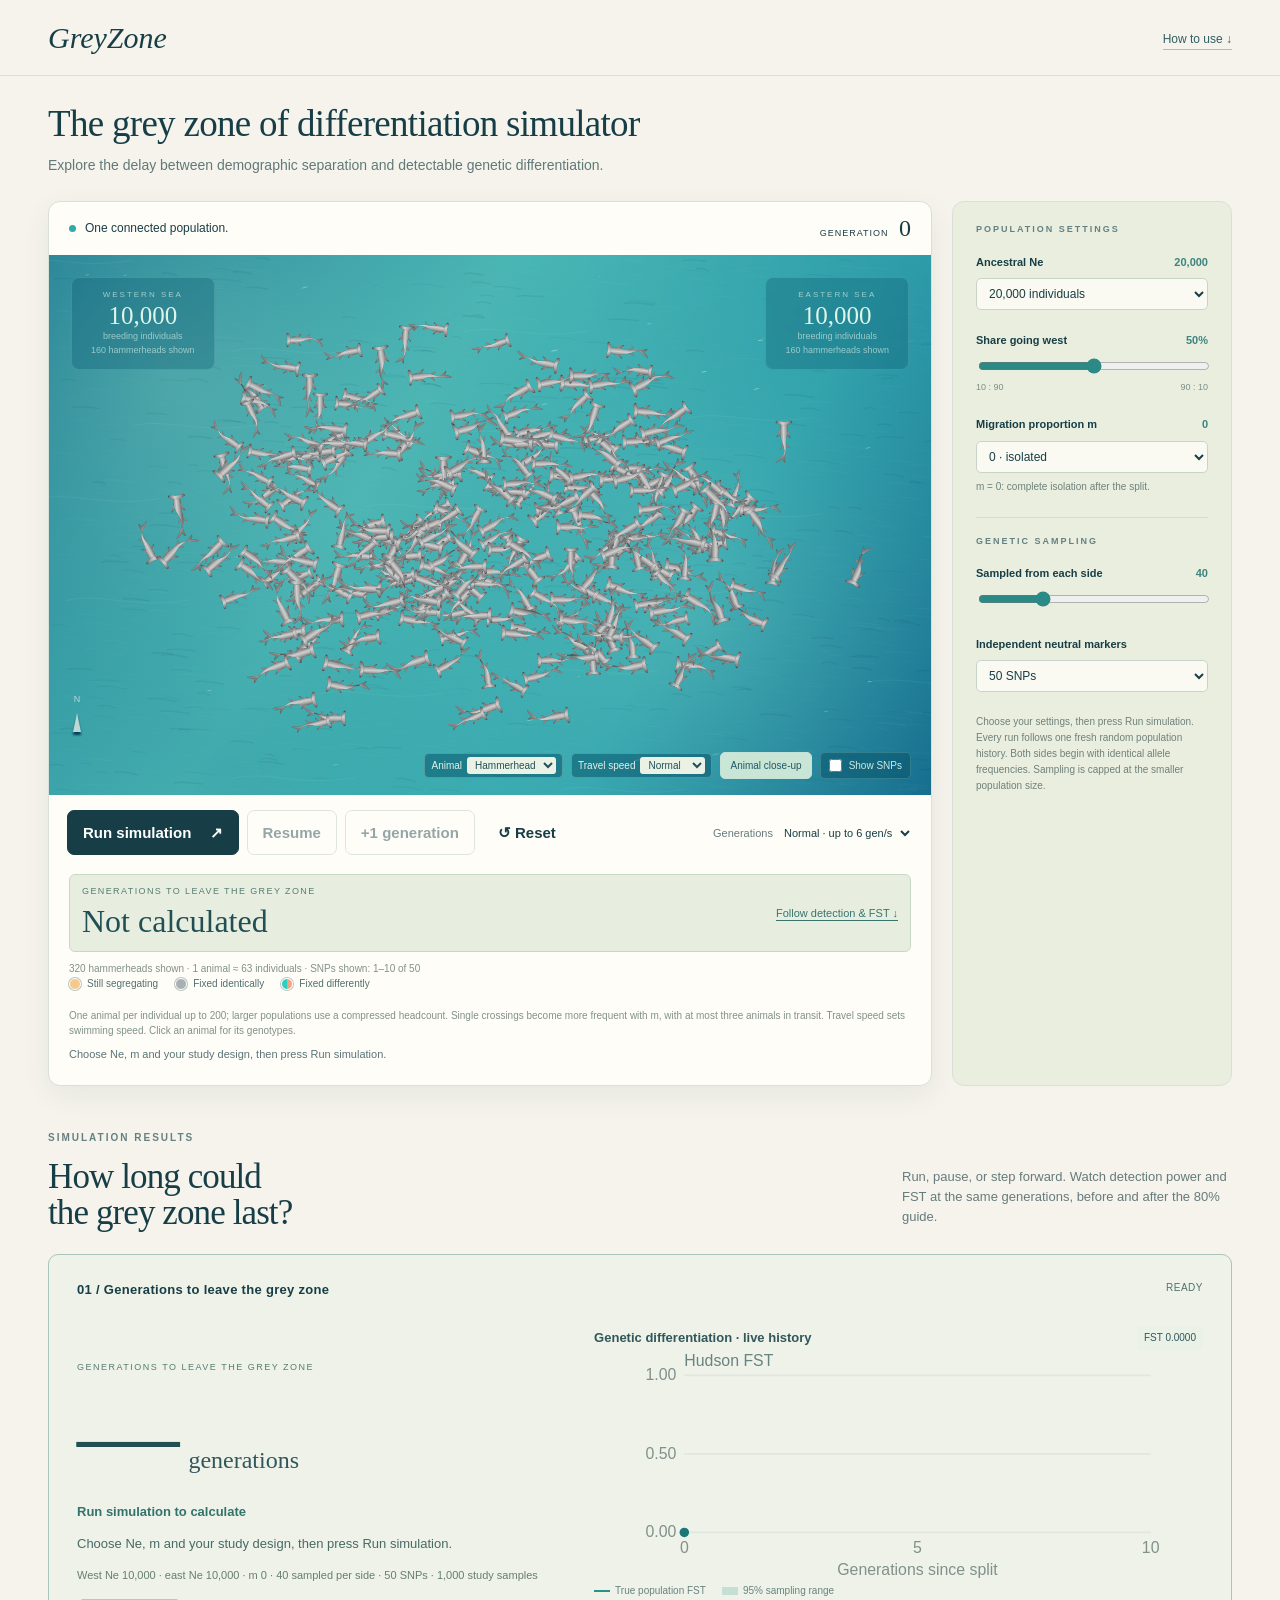
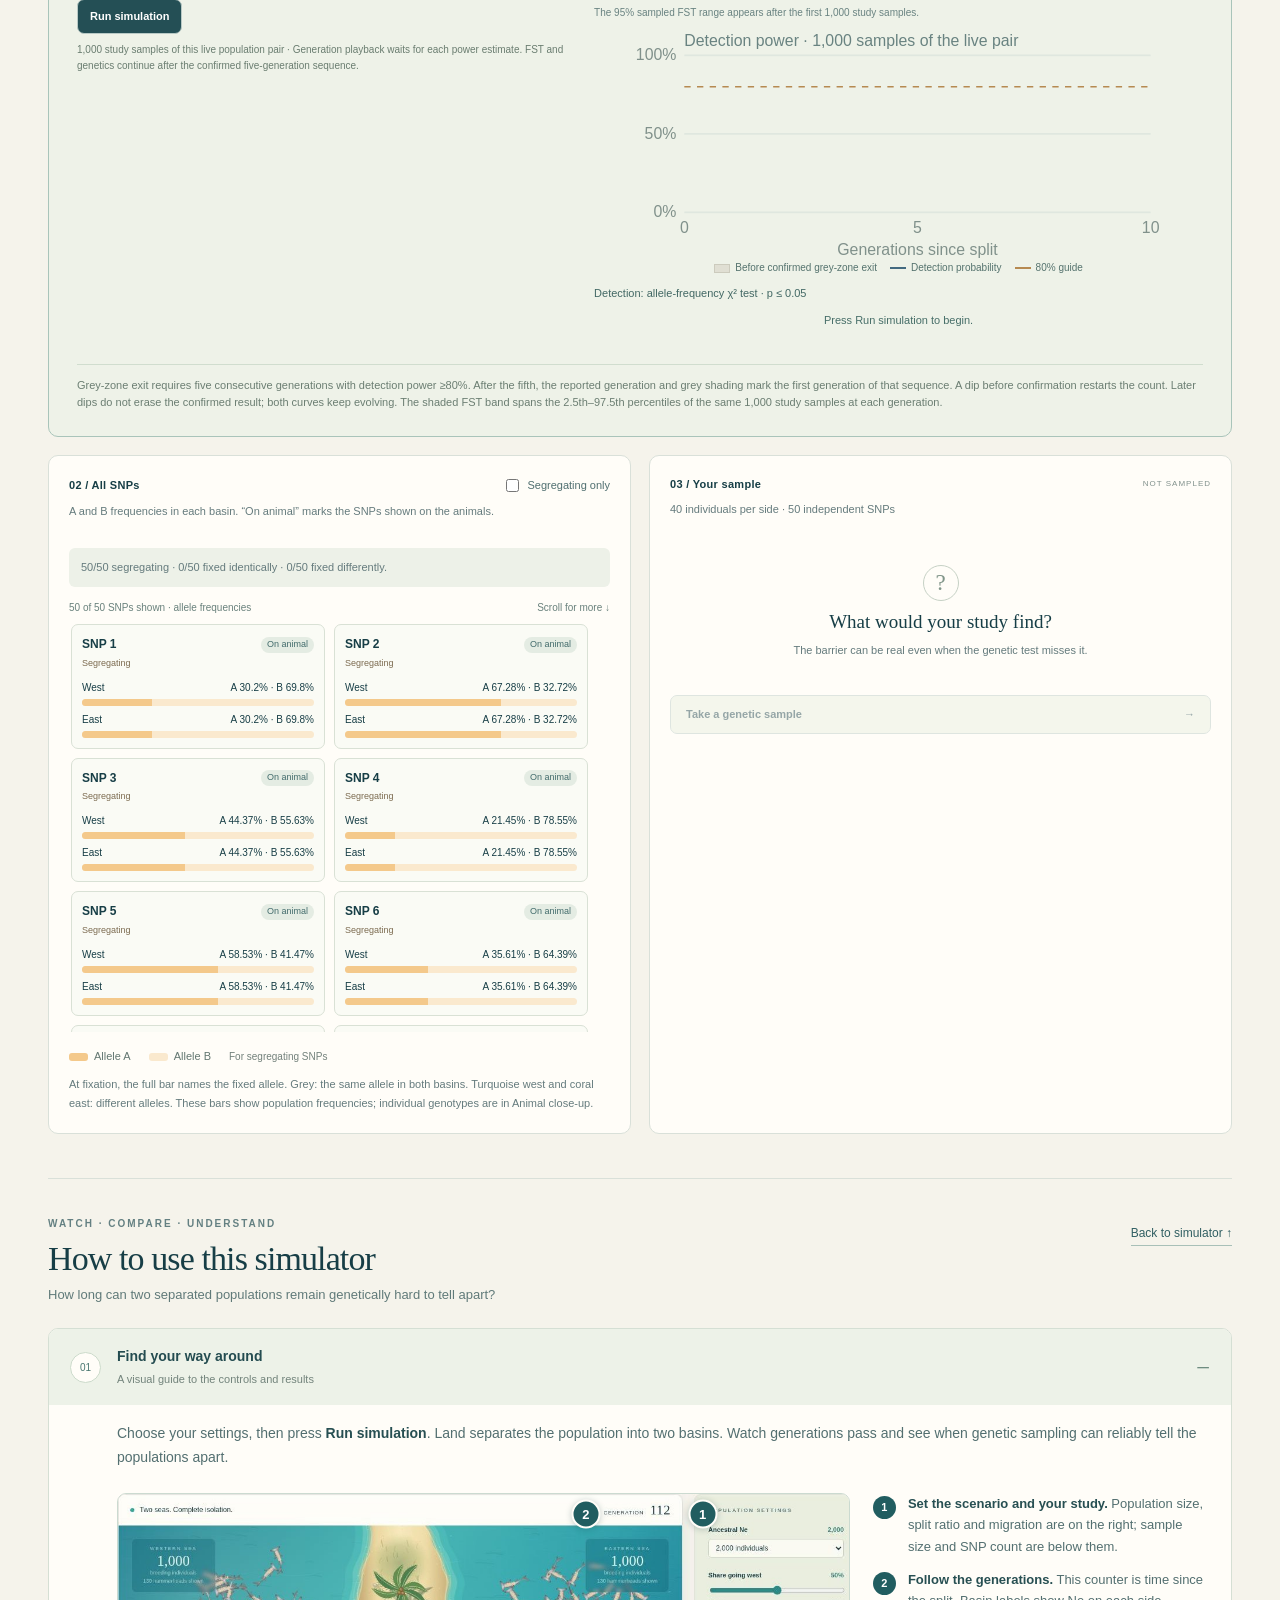
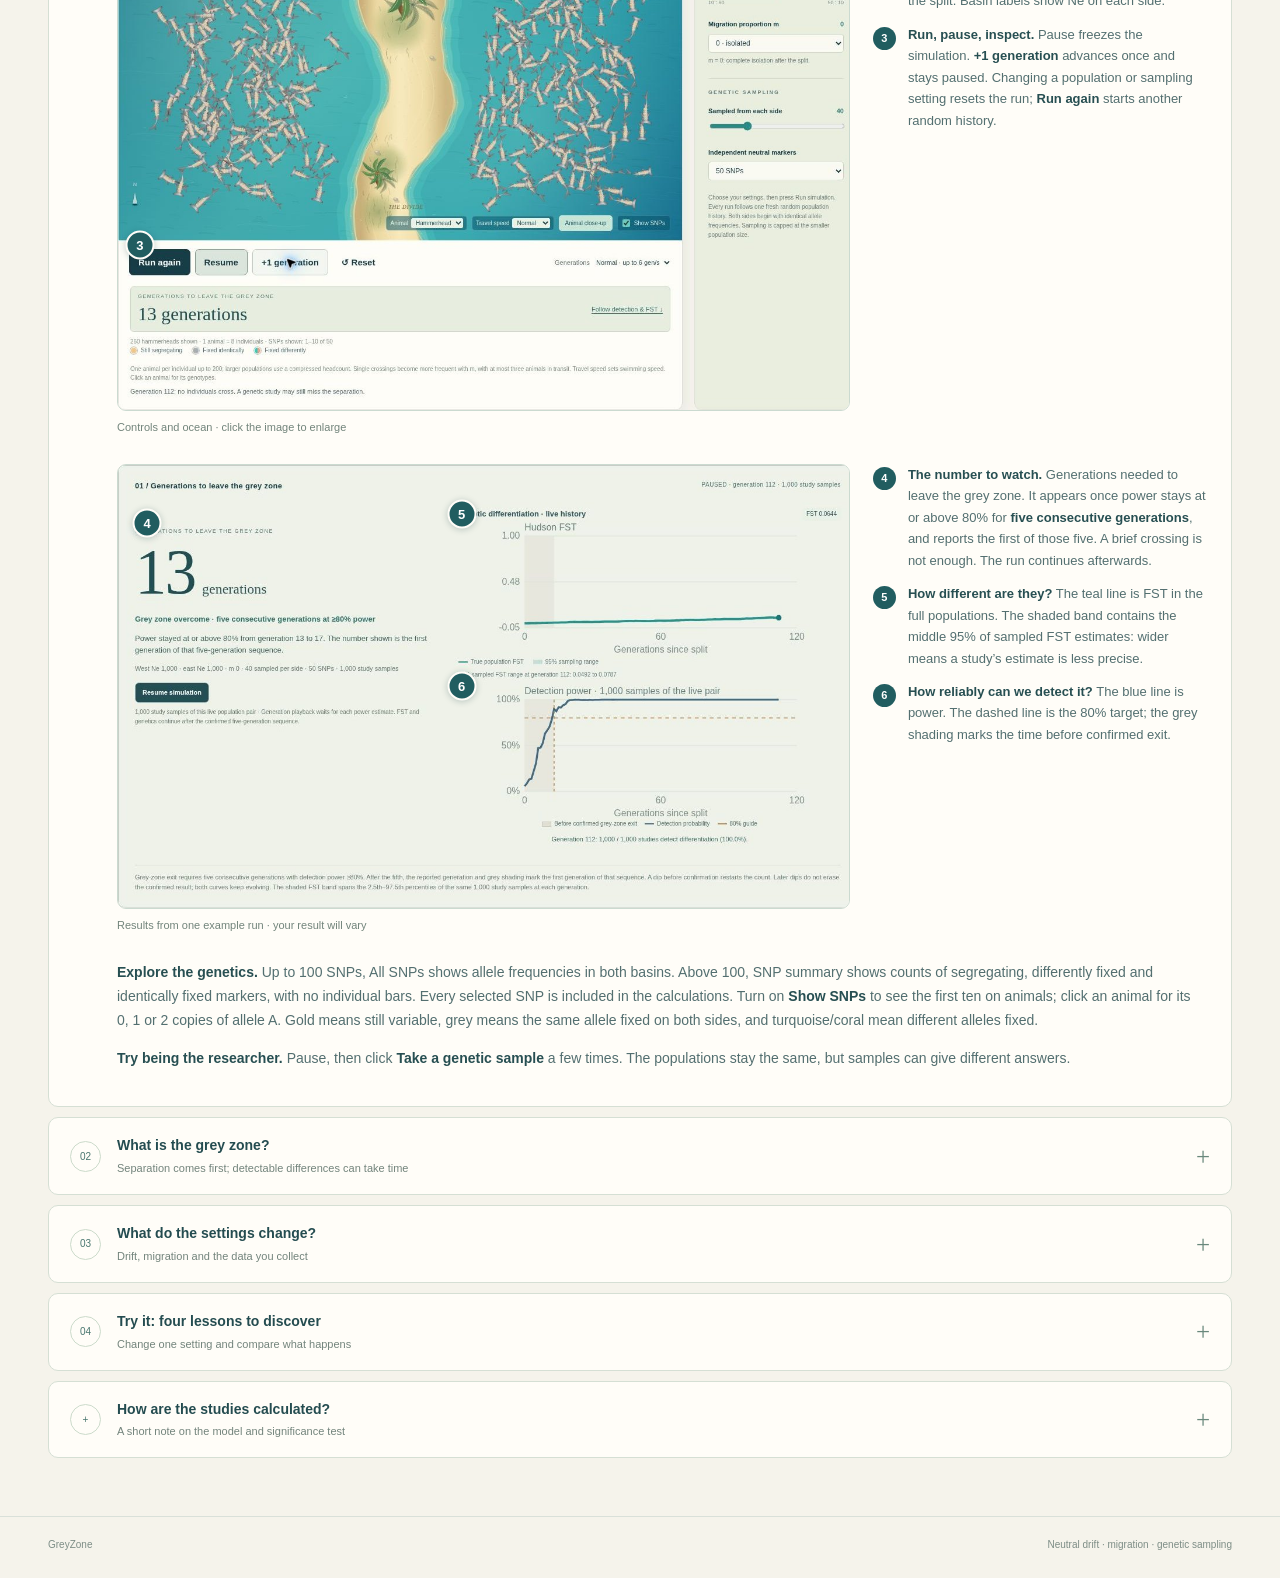
==== animation/index.html @ d9a4ea5d "Speed up repeated studies with prepared binomial draws and cached test contributions" ====
<!doctype html>
<html lang="en"><head><meta charset="utf-8"><meta name="viewport" content="width=device-width,initial-scale=1"><title>GreyZone — Population differentiation</title><meta name="description" content="Explore genetic differentiation after a population split, with neutral drift, migration and repeated genetic sampling."><link rel="stylesheet" href="styles.css?v=prepared-studies-23"><script src="model.js?v=first-snps-18" defer></script><script src="population-display.js?v=first-snps-18" defer></script><script src="shark-character.js?v=first-snps-18" defer></script><script src="fish-character.js?v=first-snps-18" defer></script><script src="marine-life.js?v=first-snps-18" defer></script><script src="animal-cache.js?v=first-snps-18" defer></script><script src="island-scene.js?v=first-snps-18" defer></script><script src="swim-motion.js?v=first-snps-18" defer></script><script src="ocean-scene.js?v=first-snps-18" defer></script><script src="power-result.js?v=first-snps-18" defer></script><script src="app.js?v=prepared-studies-23" defer></script></head>
<body><header><a class="brand" href="#">GreyZone</a><nav aria-label="Help"><a class="guide-link" href="#how-to">How to use ↓</a></nav></header>
<main><section class="sim-intro" id="simulator"><h1>The grey zone of differentiation simulator</h1><p>Explore the delay between demographic separation and detectable genetic differentiation.</p></section>
<div class="experiment"><section class="world"><div class="world-head"><div><span class="live-dot"></span><span id="phase">One connected population.</span></div><span class="generation">GENERATION <strong id="generation">0</strong></span></div><div class="sea"><canvas id="scene" role="img" aria-label="An ocean seen from above, with grey sharks swimming freely. A sandy landmass can rise to separate the sea, with a coconut palm on it."></canvas><div class="pop-label left"><span>WESTERN SEA</span><strong id="n1">10,000</strong><small>breeding individuals</small><small id="shown-west"></small></div><div class="pop-label right"><span>EASTERN SEA</span><strong id="n2">10,000</strong><small>breeding individuals</small><small id="shown-east"></small></div><div id="barrier-label" class="barrier-label" hidden>THE DIVIDE</div><div id="channel-label" class="channel-label" hidden>channel open</div><div class="ocean-compass" aria-hidden="true"><span>N</span><i></i></div><div class="sea-caption"><div class="ocean-tools"><label class="travel-control">Animal <select id="shark-design" aria-label="Animal species"><option value="hammer" selected>Hammerhead</option><option value="classic">Classic shark</option><option value="turtle">Sea turtle</option><option value="surgeon">Blue tang</option><option value="tuna">Tuna</option><option value="orca">Orca</option><option value="seal">Harbour seal</option></select></label><label class="travel-control">Travel speed <select id="travel-speed" aria-label="Animal travel speed"><option value="0.6">Relaxed</option><option value="0.95" selected>Normal</option><option value="1.6">Fast</option></select></label><button id="meet-shark" type="button" class="meet-shark" aria-pressed="false">Animal close-up</button><label class="marker-toggle"><input type="checkbox" id="show-markers"> Show SNPs</label></div></div></div><div class="playbar"><button id="split" class="primary">Run simulation <span>↗</span></button><button id="play" disabled>Play</button><button id="step" disabled>+1 generation</button><button id="reset" class="quiet">↺ Reset</button><label class="speed-label">Generations <select id="speed" aria-label="Generation playback speed"><option value="1.5">Slow · up to 1.5 gen/s</option><option value="6" selected>Normal · up to 6 gen/s</option><option value="25">Fast · up to 25 gen/s</option></select></label></div><div class="detection-summary"><div><span class="duration-label">GENERATIONS TO LEAVE THE GREY ZONE</span><strong id="power-scene-time">Not calculated</strong></div><a href="#detection-result">Follow detection & FST ↓</a></div><p id="display-scale" class="scene-footnote"></p><div class="snp-colour-legend"><span><i class="snp-swatch variable"></i> Still segregating</span><span><i class="snp-swatch shared"></i> Fixed identically</span><span><i class="snp-swatch opposite"></i> Fixed differently</span></div><p class="scene-footnote">One animal per individual up to 200; larger populations use a compressed headcount. Single crossings become more frequent with m, with at most three animals in transit. Travel speed sets swimming speed. Click an animal for its genotypes.</p><p id="story" class="story" aria-live="polite">Choose Ne, m and your study design. Run simulation starts a fresh random split history and live power estimate.</p></section>
<aside class="settings"><p class="eyebrow">POPULATION SETTINGS</p><div class="control"><label for="total">Ancestral Ne <output id="total-out"></output></label><select id="total"><option value="10">10 individuals</option><option value="20">20 individuals</option><option value="50">50 individuals</option><option value="100">100 individuals</option><option value="200">200 individuals</option><option value="500">500 individuals</option><option value="1000">1,000 individuals</option><option value="2000">2,000 individuals</option><option value="5000">5,000 individuals</option><option value="10000">10,000 individuals</option><option value="20000" selected>20,000 individuals</option><option value="50000">50,000 individuals</option><option value="100000">100,000 individuals</option><option value="200000">200,000 individuals</option><option value="500000">500,000 individuals</option></select></div><div class="control"><label for="ratio">Share going west <output id="ratio-out">50%</output></label><input id="ratio" type="range" min="10" max="90" step="10" value="50"><div class="ends"><span>10 : 90</span><span>90 : 10</span></div></div><div class="control"><label for="migration">Migration proportion m <output id="migration-out">0</output></label><select id="migration"><option value="0.000000">0 · isolated</option><option value="0.000001">0.000001 · 0.0001%</option><option value="0.000010">0.00001 · 0.001%</option><option value="0.000100">0.0001 · 0.01%</option><option value="0.001000">0.001 · 0.1%</option><option value="0.005000">0.005 · 0.5%</option><option value="0.010000">0.01 · 1%</option><option value="0.050000">0.05 · 5%</option><option value="0.100000">0.1 · 10%</option><option value="0.250000">0.25 · 25%</option><option value="0.500000">0.5 · 50%</option></select><p id="migration-note">Fraction of each population replaced by migrants per generation. 0 ≤ m &lt; 1.</p></div><div class="rule"></div><p class="eyebrow">GENETIC SAMPLING</p><div class="control"><label for="sample-size">Sampled from each side <output id="sample-out">40</output></label><input id="sample-size" type="range" min="1" max="150" step="1" value="40"></div><div class="control"><label for="loci">Independent neutral markers</label><select id="loci"><option value="1">1 SNP</option><option value="5">5 SNPs</option><option value="10">10 SNPs</option><option value="20">20 SNPs</option><option value="50" selected>50 SNPs</option><option value="100">100 SNPs</option><option value="200">200 SNPs</option><option value="500">500 SNPs</option><option value="750">750 SNPs</option><option value="1000">1,000 SNPs</option></select></div><p class="setting-note">Choose your settings, then press Run simulation. Every run follows one fresh random population history. Both sides begin with identical allele frequencies. Sampling is capped at the smaller population size.</p></aside></div>
<section class="evidence"><div class="section-title"><div><p class="eyebrow">SIMULATION RESULTS</p><h2>How long could<br>the grey zone last?</h2></div><p>Run, pause, or step forward. Watch detection power and FST at the same generations, before and after the 80% guide.</p></div><div class="evidence-grid"><article id="detection-result" class="panel power-panel"><div class="panel-top"><h3>01 / Generations to leave the grey zone</h3><span id="power-progress" class="muted" aria-live="polite">READY</span></div><div class="power-layout"><div class="power-answer"><p class="power-kicker">GENERATIONS TO LEAVE THE GREY ZONE</p><div class="duration-number"><strong id="power-time" class="power-time" aria-live="polite">—</strong><span id="power-unit" class="power-unit">generations</span></div><p id="power-status" class="power-status" aria-live="polite">Run simulation to calculate</p><p id="power-meaning" class="power-meaning">Choose Ne, m and your study design, then press Run simulation.</p><p id="power-design" class="power-design"></p><div class="power-actions"><button id="calculate-power">Run simulation</button></div><p id="power-note" class="power-note">1,000 study samples from the live pair follow the live clock. The curve continues after detection.</p></div><div class="power-figure"><div class="live-fst-heading"><strong>Genetic differentiation · live history</strong><span class="metric" id="fst-value">FST 0.0000</span></div><div id="fst-chart" class="chart" role="img" aria-label="Live-history FST over generations"></div><div class="fst-legend"><span><i class="fst-line-key"></i> True population FST</span><span><i class="fst-range-key"></i> 95% sampling range</span></div><p id="fst-interval" class="fst-interval"></p><div id="power-chart" class="chart" role="img" aria-label="Estimated probability of detecting differentiation across generations"></div><div class="power-legend"><span><i class="power-key grey"></i> Before confirmed grey-zone exit</span><span><i class="power-key curve"></i> Detection probability</span><span><i class="power-key target"></i> 80% guide</span></div><p class="detection-test">Detection: allele-frequency χ² test · p ≤ 0.05</p><p id="power-now" class="power-now">The live generation waits for 1,000 study samples from the same populations.</p></div></div><p class="power-caveat">Grey-zone exit requires five consecutive generations with detection power ≥80%. After the fifth, the reported generation and grey shading mark the first generation of that sequence. A dip before confirmation restarts the count. Later dips do not erase the confirmed result; both curves keep evolving. The shaded FST band spans the 2.5th–97.5th percentiles of the same 1,000 study samples at each generation.</p></article><article class="panel snp-panel" id="snp-panel"><div class="panel-top"><h3 id="snp-panel-title">02 / All SNPs</h3><label class="snp-filter" id="snp-filter-control"><input type="checkbox" id="segregating-only"> Segregating only</label></div><p id="snp-intro">A and B frequencies in each basin. “On animal” marks the SNPs shown on the animals.</p><p id="sorting-status" class="snp-summary" aria-live="polite"></p><div id="snp-state-summary" class="snp-aggregate" role="group" aria-label="Counts of SNP states across all selected markers" hidden><div class="snp-total" id="snp-summary-total"></div><div class="snp-state-count"><i class="state-ball segregating" aria-hidden="true"></i><div><strong id="snp-segregating-count">0</strong><span>Segregating</span><small>Variable within at least one population</small></div></div><div class="snp-state-count"><i class="state-ball opposite" aria-hidden="true"></i><div><strong id="snp-opposite-count">0</strong><span>Fixed differently</span><small>Different alleles fixed on the two sides</small></div></div><div class="snp-state-count"><i class="state-ball shared" aria-hidden="true"></i><div><strong id="snp-shared-count">0</strong><span>Fixed identically</span><small>The same allele fixed on both sides</small></div></div></div><div id="snp-details"><div class="snp-list-heading"><span id="snp-list-count"></span><span>Scroll for more ↓</span></div><div id="snp-frequencies" class="snp-grid" role="region" aria-label="Allele frequencies for all SNPs" tabindex="0"></div><p id="snp-empty" class="snp-empty" hidden>No segregating SNPs at this generation.</p><div class="frequency-key"><span><i class="frequency-swatch allele-a"></i> Allele A</span><span><i class="frequency-swatch allele-b"></i> Allele B</span><span class="frequency-key-note">For segregating SNPs</span></div><p class="snp-help">At fixation, the full bar names the fixed allele. Grey: the same allele in both basins. Turquoise west and coral east: different alleles. These bars show population frequencies; individual genotypes are in Animal close-up.</p></div></article><article class="panel sample-panel"><div class="panel-top"><h3>03 / Your sample</h3><span id="sample-generation" class="muted">NOT SAMPLED</span></div><p id="sample-description">40 individuals per side · 50 independent SNPs</p><div class="sample-result" id="sample-result"><span class="sample-icon">?</span><strong>What would your study find?</strong><p>The barrier can be real even when the genetic test misses it.</p></div><button id="take-sample" class="sample-button" disabled>Take a genetic sample <span>→</span></button><div id="sample-history" class="sample-history" aria-live="polite"></div></article></div></section>
<section class="tutorial" id="how-to" aria-labelledby="tutorial-title">
<div class="tutorial-heading"><div><p class="eyebrow">WATCH · COMPARE · UNDERSTAND</p><h2 id="tutorial-title">How to use this simulator</h2><p>How long can two separated populations remain genetically hard to tell apart?</p></div><a class="guide-return" href="#simulator">Back to simulator ↑</a></div>
<details class="guide-step" open><summary><span class="guide-number" aria-hidden="true">01</span><span><strong>Find your way around</strong><small>A visual guide to the controls and results</small></span></summary>
<div class="guide-body">
<p>Choose your settings, then press <strong>Run simulation</strong>. Land separates the population into two basins. Watch generations pass and see when genetic sampling can reliably tell the populations apart.</p>
<div class="guide-walkthrough"><figure class="guide-screen"><a href="assets/tutorial/interface.jpg" target="_blank" rel="noopener" aria-label="Enlarge the simulator controls screenshot"><img src="assets/tutorial/interface.jpg" width="1252" height="885" loading="lazy" alt="Simulator ocean and controls, with numbered labels for settings, generation counter and playback buttons."><span class="guide-pin" style="left:80%;top:4%" aria-hidden="true">1</span><span class="guide-pin" style="left:64%;top:4%" aria-hidden="true">2</span><span class="guide-pin" style="left:3%;top:68%" aria-hidden="true">3</span></a><figcaption>Controls and ocean · click the image to enlarge</figcaption></figure>
<ol class="guide-callouts">
<li><strong>Set the scenario and your study.</strong> Population size, split ratio and migration are on the right; sample size and SNP count are below them.</li>
<li><strong>Follow the generations.</strong> This counter is time since the split. Basin labels show Ne on each side.</li>
<li><strong>Run, pause, inspect.</strong> Pause freezes the simulation. <strong>+1 generation</strong> advances once and stays paused. Changing a population or sampling setting resets the run; <strong>Run again</strong> starts another random history.</li>
</ol></div>
<div class="guide-walkthrough"><figure class="guide-screen"><a href="assets/tutorial/results.jpg" target="_blank" rel="noopener" aria-label="Enlarge the results screenshot"><img src="assets/tutorial/results.jpg" width="1252" height="758" loading="lazy" alt="Results from one example run, showing the detected grey-zone duration, population FST with sampling range, and detection power crossing the 80 percent guide."><span class="guide-pin" style="left:4%;top:13%" aria-hidden="true">4</span><span class="guide-pin" style="left:47%;top:11%" aria-hidden="true">5</span><span class="guide-pin" style="left:47%;top:50%" aria-hidden="true">6</span></a><figcaption>Results from one example run · your result will vary</figcaption></figure>
<ol class="guide-callouts" start="4">
<li><strong>The number to watch.</strong> Generations needed to leave the grey zone. It appears once power stays at or above 80% for <strong>five consecutive generations</strong>, and reports the first of those five. A brief crossing is not enough. The run continues afterwards.</li>
<li><strong>How different are they?</strong> The teal line is FST in the full populations. The shaded band contains the middle 95% of sampled FST estimates: wider means a study’s estimate is less precise.</li>
<li><strong>How reliably can we detect it?</strong> The blue line is power. The dashed line is the 80% target; the grey shading marks the time before confirmed exit.</li>
</ol></div>
<p><strong>Explore the genetics.</strong> Up to 100 SNPs, All SNPs shows allele frequencies in both basins. Above 100, SNP summary shows counts of segregating, differently fixed and identically fixed markers, with no individual bars. Every selected SNP is included in the calculations. Turn on <strong>Show SNPs</strong> to see the first ten on animals; click an animal for its 0, 1 or 2 copies of allele A. Gold means still variable, grey means the same allele fixed on both sides, and turquoise/coral mean different alleles fixed.</p>
<p><strong>Try being the researcher.</strong> Pause, then click <strong>Take a genetic sample</strong> a few times. The populations stay the same, but samples can give different answers.</p>
</div></details>
<details class="guide-step"><summary><span class="guide-number" aria-hidden="true">02</span><span><strong>What is the grey zone?</strong><small>Separation comes first; detectable differences can take time</small></span></summary>
<div class="guide-body">
<p><strong>Before separation,</strong> the two regions form one connected population. Individuals move between them, so they are not demographically independent.</p>
<p><strong>After complete separation (m = 0),</strong> each population depends on its own reproduction and survival rather than immigration from the other. They are <strong>demographically independent</strong>, but initially still have identical allele frequencies.</p>
<p>Genetic drift gradually creates differences. Those differences may remain too small for a study to detect reliably. <strong>This delay between demographic independence and detectable genetic differentiation is the grey zone.</strong> Its duration depends on how populations evolve and how we sample them.</p>
<p>When migration continues, the populations remain partly connected. Limited exchange can maintain genetic similarity even when their demographic dynamics are largely independent. A small migration fraction alone does not establish demographic independence.</p>
<dl class="guide-terms">
<div><dt>FST measures differentiation</dt><dd>Near 0, the gene pools have similar allele frequencies. Higher values mean stronger differentiation. At 1, variation within populations is absent while some SNPs differ between them; other SNPs may be fixed identically.</dd></div>
<div><dt>Power measures detection</dt><dd>Each generation, 1,000 studies sample the populations using your chosen individuals and SNPs. Power of 80% means about 800 detect a significant difference. It describes repeated studies, not how confident one particular result is.</dd></div>
<div><dt>The grey zone is the detection lag</dt><dd>After isolation, populations can be demographically independent while their neutral genetic differences remain difficult to detect. Here we track the wait until the five-generation 80% power criterion is met.</dd></div>
<div><dt>Small differences can be detectable</dt><dd>There is no universal FST threshold for significance. With enough data, even a small difference can be detected reliably. Differentiation and the ability to detect it are different quantities.</dd></div>
</dl>
<h3 class="guide-test-title">How does a study detect differentiation?</h3>
<p>Each study compares allele counts between the populations using an <strong>approximate Pearson chi-square test</strong>, combining evidence across the independent SNPs. It asks whether the differences are larger than expected from sampling alone if the populations had identical allele frequencies. A study detects a significant difference when <strong>p ≤ 0.05</strong>.</p>
<p><strong>FST measures the amount of differentiation; the test assesses the evidence for a difference.</strong> Power is the percentage of the 1,000 studies obtaining a significant result.</p>
<p class="guide-takeaway"><strong>A barrier need not produce an immediate genetic signal.</strong> A non-significant result does not prove populations are connected. Conversely, a significant difference alone does not prove demographic independence.</p>
</div></details>
<details class="guide-step"><summary><span class="guide-number" aria-hidden="true">03</span><span><strong>What do the settings change?</strong><small>Drift, migration and the data you collect</small></span></summary>
<div class="guide-body">
<table class="guide-parameters"><caption>Ne and m shape the populations; samples and SNPs shape your ability to tell them apart.</caption><thead><tr><th scope="col">Setting</th><th scope="col">What to watch</th></tr></thead><tbody>
<tr><th scope="row">Ancestral Ne</th><td>Effective population size: smaller populations experience stronger random drift. This is the <strong>total before the split</strong>: 100 at 50:50 gives 50 per basin; 50,000 gives 25,000 per basin. Ne need not equal the number of animals counted in nature.</td></tr>
<tr><th scope="row">Share going west</th><td>How the total is divided. An unequal split makes drift stronger on the smaller side.</td></tr>
<tr><th scope="row">Migration m</th><td>The fraction of each basin’s gene pool coming from the other each generation. <strong>0 = no gene flow; 0.01 = 1%</strong>. More exchange generally keeps frequencies closer.</td></tr>
<tr><th scope="row">Sampled from each side</th><td>Individuals in each study, rather than the whole population. More individuals generally give more precise estimates and greater power. The smaller basin limits the sample size.</td></tr>
<tr><th scope="row">Independent neutral markers</th><td>SNPs analysed in each study. More informative, independent markers generally increase power. These markers track neutral genetic variation, not adaptation.</td></tr>
</tbody></table>
<p class="guide-takeaway"><strong>Ne and m work together.</strong> At the same migration fraction, drift is weaker in a large population, so migration can more easily keep the gene pools similar. The same m can therefore give very different outcomes at different Ne.</p>
</div></details>
<details class="guide-step"><summary><span class="guide-number" aria-hidden="true">04</span><span><strong>Try it: four lessons to discover</strong><small>Change one setting and compare what happens</small></span></summary>
<div class="guide-body">
<ol class="guide-experiments">
<li><h3>Tiny versus large populations</h3><p><strong>Compare ancestral Ne = 100 and 50,000.</strong> Use a 50:50 split, m = 0, 20 sampled per side and 20 SNPs. Pause each run around generation 50 and compare FST and power. In the tiny populations, drift should create differences much faster; large populations can stay genetically similar long after isolation. Then continue and watch the detection lag.</p></li>
<li><h3>Let migrants through</h3><p>Set ancestral Ne = <strong>1,000</strong>, 50:50, 20 sampled per side and 20 SNPs. Compare <strong>m = 0, 0.01 and 0.05</strong>. Watch how mixing can hold FST down and delay detection. Try those same fractions at Ne = 50,000: weaker drift makes gene flow harder to overcome. The 80% target may remain unreached.</p></li>
<li><h3>Collect more individuals</h3><p>Use ancestral Ne = <strong>1,000</strong>, 50:50, m = 0 and 20 SNPs. Compare <strong>5 and 100 sampled per side</strong>. Larger samples generally narrow the FST band and reach high power sooner. Collecting more data helps reveal divergence; it does not make the populations diverge faster.</p></li>
<li><h3>Read more of the genome</h3><p>Keep ancestral Ne = <strong>1,000</strong>, 50:50 and m = 0, with 20 sampled per side. Compare <strong>5 and 100 SNPs</strong>. More independent markers generally improve detection. Then reduce the sample to 5: many SNPs do not always compensate for very few individuals.</p></li>
</ol>
<p><strong>Repeat, rather than expect an exact number.</strong> Every run has a new random history. Compare the overall patterns across several runs. For large populations, you can see the lesson before reaching fixation—or even the power target.</p>
<p class="guide-takeaway"><strong>The question to take away:</strong> given this population size, gene flow and study design, how long could isolation remain genetically hard to detect?</p>
</div></details>
<details class="guide-step guide-methods"><summary><span class="guide-number" aria-hidden="true">+</span><span><strong>How are the studies calculated?</strong><small>A short note on the model and significance test</small></span></summary><div class="guide-body">
<p>The simulator follows one pair of neutral diploid populations with constant sizes, independent biallelic SNPs and no mutation. Migration mixes allele frequencies before random drift each generation.</p>
<p>Each of the 1,000 studies draws the selected sample size from each basin and uses all selected SNPs. Sampled FST uses Hudson’s estimator; significance uses an approximate Pearson chi-square test of allele counts at p ≤ 0.05. This is not a permutation test of FST. Power is the fraction of significant studies. Sampling noise can give slightly negative FST estimates, and occasional significant results even at the identical starting state. Very small samples and rare alleles can make the approximate test less reliable.</p>
<p>The FST band spans the 2.5th–97.5th percentiles of those studies. It describes sampling variation around this population history, not the range of possible evolutionary histories.</p>
</div></details>
</section></main><footer><span>GreyZone</span><span>Neutral drift · migration · genetic sampling</span></footer></body></html>
---- animation/styles.css ----
:root{--ink:#173e46;--muted:#657b7d;--paper:#f5f3eb;--teal:#35a9a3;--coral:#e88d76;--line:#d9e0d9;--font:Arial,Helvetica,sans-serif}*{box-sizing:border-box}body{margin:0;background:var(--paper);color:var(--ink);font:15px/1.55 var(--font)}button,select,input{font:inherit}button,a,select,input{touch-action:manipulation}button{cursor:pointer;border:1px solid #b8c9c5;border-radius:7px;padding:10px 15px;background:#fffefa;color:var(--ink);font-weight:600;transition:background .15s}button:hover{background:#e6eee6}button:disabled{cursor:default;opacity:.45}button:focus-visible,a:focus-visible,input:focus-visible,select:focus-visible,summary:focus-visible{outline:3px solid #c77548;outline-offset:4px}header,main,footer{max-width:1440px;margin:auto;padding:0 48px}header{height:94px;display:flex;align-items:center;justify-content:space-between;border-bottom:1px solid var(--line)}.brand{font:italic 30px Georgia,serif;text-decoration:none;color:var(--ink)}.brand span{display:inline-block;font:9px var(--font);letter-spacing:2px;margin-left:22px;color:var(--muted)}.draft{font-size:10px;letter-spacing:1.7px;border:1px solid #cbd5cb;border-radius:30px;padding:5px 12px}.intro{padding:44px 0 34px;display:flex;justify-content:space-between;align-items:center}.eyebrow{font-size:10px;font-weight:bold;letter-spacing:2px;margin:0 0 14px;color:#648082}h1,h2{font:normal 66px/1.03 Georgia,serif;letter-spacing:-2px;margin:0 0 15px}h2{font-size:35px;letter-spacing:-.9px}.lede{font-size:18px;color:#567276;margin:0}.intro-note{display:flex;align-items:center;gap:18px;font:italic 18px/1.6 Georgia,serif;color:#6a7e77;padding-right:35px}.note-line{height:65px;width:1px;background:#baccc0;transform:rotate(18deg)}.experiment{display:grid;grid-template-columns:minmax(0,1fr) 286px;gap:22px}.world{border-radius:12px;background:#fffdf7;border:1px solid var(--line);overflow:hidden}.world-head{padding:15px 20px;display:flex;justify-content:space-between;align-items:center;font-size:12px}.live-dot{display:inline-block;width:7px;height:7px;border-radius:50%;background:var(--teal);margin-right:9px}.generation{font-size:9px;letter-spacing:1px}.generation strong{font:24px Georgia,serif;margin-left:7px;letter-spacing:0}.sea{height:354px;position:relative;background:#8bc7c4;overflow:hidden}#scene{display:block;width:100%;height:100%}.pop-label{position:absolute;top:24px;color:#1d555e;pointer-events:none;display:flex;flex-direction:column;text-align:center;width:34%;text-shadow:0 1px 8px #c5e4df}.pop-label.left{left:3%}.pop-label.right{right:3%}.pop-label span{font-size:9px;letter-spacing:2px}.pop-label strong{font:26px Georgia,serif;line-height:1.3}.pop-label small{font-size:10px}.barrier-label{position:absolute;top:50px;left:50%;font-size:8px;letter-spacing:2px;writing-mode:vertical-rl;transform:translateX(-50%);color:#70734e}.channel-label{position:absolute;top:52%;left:50%;transform:translate(-50%,-50%);padding:3px 8px;background:#cce5dfd9;border-radius:20px;white-space:nowrap;font:italic 11px Georgia,serif;color:#30676d}.sea-caption{position:absolute;bottom:12px;left:15px;right:15px;text-align:center;font-size:10px;color:#285f68;pointer-events:none}.playbar{padding:15px 18px 9px;display:flex;align-items:center;gap:8px;flex-wrap:wrap}.primary{background:var(--ink);border-color:var(--ink);color:#fff}.primary:hover{background:#265761}.primary span{margin-left:14px}.quiet{border:0;background:transparent}.speed-label{margin-left:auto;font-size:11px;color:var(--muted)}.speed-label select{font-size:11px;background:transparent;border:none;color:var(--ink);padding:4px}.story{margin:0;padding:8px 20px 18px;font-size:12px;min-height:54px;color:#5a7478}.settings{padding:21px 23px;border:1px solid var(--line);border-radius:12px;background:#eeeee4}.settings .eyebrow{font-size:9px;margin-bottom:17px}.control{margin-bottom:17px}.control label{display:flex;justify-content:space-between;align-items:center;font-size:11px;font-weight:bold;margin-bottom:7px}.control output{font-size:11px;color:#3c857f}.control select{width:100%;padding:7px 8px;background:#fafaf3;border:1px solid #c9d4c9;border-radius:5px;font-size:12px;color:var(--ink)}input[type=range]{width:100%;accent-color:#2b8a86;height:16px}.ends{display:flex;justify-content:space-between;font-size:9px;color:#7d8e86}.control p,.setting-note{font-size:10px;color:#6e817b;margin:6px 0 0;line-height:1.6}.rule{height:1px;background:#d4dccf;margin:17px 0}.evidence{padding:44px 0}.section-title{display:flex;justify-content:space-between;align-items:end;margin-bottom:23px}.section-title h2{margin:0}.section-title>p{max-width:330px;font-size:13px;color:var(--muted);margin:0 0 4px}.evidence-grid{display:grid;grid-template-columns:1fr .9fr 1.15fr;gap:18px}.panel{padding:20px;border:1px solid var(--line);border-radius:10px;background:#fffdf8;min-width:0}.panel-top{display:flex;align-items:center;justify-content:space-between;gap:8px}.panel h3{font-size:11px;letter-spacing:.3px;margin:0}.panel>p{font-size:11px;color:var(--muted);min-height:32px;margin:8px 0 8px}.metric{font-size:10px;background:#eaf1e7;padding:4px 7px;border-radius:4px;white-space:nowrap}.muted{font-size:8px;color:#81918c;letter-spacing:1px}.chart{height:145px;margin-top:5px}.chart svg{width:100%;height:100%;overflow:visible}.marker-rows{font-size:9px;margin-top:14px}.marker-rows>div{display:flex;align-items:center;gap:8px;margin-top:8px}.marker-rows span{width:83px}.marker-rows b{font-weight:normal;width:29px;text-align:right}.allele-bar{flex:1;background:var(--coral);border-radius:3px;height:6px;overflow:hidden}.allele-bar i{display:block;background:var(--teal);height:100%;width:50%}.sample-result{height:150px;display:flex;flex-direction:column;align-items:center;justify-content:center;text-align:center;padding:0 8px}.sample-icon{width:36px;height:36px;border:1px solid #c6d1c5;color:#809589;border-radius:50%;font:23px Georgia,serif;display:grid;place-items:center;margin-bottom:10px}.sample-result strong{font:19px/1.2 Georgia,serif}.sample-result p{font-size:11px;color:var(--muted);margin:8px 0}.sample-result.detected strong{color:#287c75}.sample-result.missed strong{color:#8b7968}.sample-button{width:100%;font-size:11px;display:flex;justify-content:space-between;margin-top:4px;background:#e8efdf}.sample-history{font-size:10px;min-height:28px;margin-top:10px;color:var(--muted)}.power-bottom{margin-top:14px;display:flex;flex-direction:column;gap:7px}.power-bottom button{font-size:11px;padding:8px 10px}.power-bottom p{font-size:9px;line-height:1.6;color:var(--muted);margin:0;min-height:30px}.explainer{border-top:1px solid var(--line);display:grid;grid-template-columns:1fr 1.7fr;gap:70px;padding:43px 0 55px}.explainer>div>p{font-size:13px;color:#5b7374;margin:0 0 15px;max-width:690px}.explainer summary{font-size:12px;cursor:pointer;margin:18px 0}.explainer details p{font-size:12px;color:#617575}.references a{color:#48817e}.references{font-size:10px!important;margin-top:20px!important}footer{border-top:1px solid var(--line);display:flex;justify-content:space-between;padding-top:20px;padding-bottom:25px;color:#7d8d86;font-size:10px}@media(min-width:1500px){.sea{height:400px}}@media(max-width:1050px){header,main,footer{padding-left:25px;padding-right:25px}.experiment{grid-template-columns:minmax(0,1fr) 250px}.settings{padding:18px}.evidence-grid{grid-template-columns:1fr 1fr}.power-panel{grid-column:1/-1}.power-panel .chart{height:180px}.intro-note{font-size:15px;padding:0}.section-title>p{max-width:230px}.sea{height:380px}}@media(max-width:720px){header{height:75px}.brand span{display:none}.intro{padding-top:32px}.intro-note{display:none}h1{font-size:56px}.experiment{display:flex;flex-direction:column}.settings{display:grid;grid-template-columns:1fr 1fr;gap:0 20px}.settings>.eyebrow,.settings>.rule,.setting-note{grid-column:1/-1}.world-head{padding:12px}.sea{height:330px}.playbar{padding:12px;gap:6px}.playbar button{font-size:11px;padding:9px}.speed-label{margin-left:0}.evidence-grid{grid-template-columns:1fr}.power-panel{grid-column:auto}.section-title{display:block}.section-title>p{max-width:none;margin-top:15px}.explainer{grid-template-columns:1fr;gap:12px}h2{font-size:31px}footer{gap:20px}.draft{font-size:8px}.pop-label strong{font-size:23px}}

/* Aerial ocean scene */
header,main,footer{max-width:1520px}.intro{padding:32px 0 28px}h1{font-size:62px}.experiment{grid-template-columns:minmax(0,1fr) 280px;gap:20px}.world{box-shadow:0 9px 30px #123f4610}.sea{height:540px;background:#086e88}.world-head{padding:13px 20px}.pop-label{top:22px;width:auto;min-width:140px;padding:11px 19px;border:1px solid #c8f5e329;border-radius:8px;background:#043f5b24;color:#def4e9;text-shadow:none;backdrop-filter:blur(3px)}.pop-label.left{left:22px}.pop-label.right{right:22px}.pop-label span{color:#d1ebe3b5;font-size:8px;letter-spacing:2px}.pop-label strong{font:25px Georgia,serif}.pop-label small{font-size:9px;color:#c9e5dfb5}.barrier-label{top:auto;bottom:52px;left:51%;writing-mode:horizontal-tb;font:italic 10px Georgia,serif;letter-spacing:.5px;color:#766b48;white-space:nowrap;pointer-events:none}.channel-label{top:56.5%;font:italic 10px Georgia,serif;background:#044f6477;color:#b1ede6;pointer-events:none}.sea-caption{bottom:16px;left:20px;right:20px;display:flex;align-items:center;justify-content:space-between;gap:15px;color:#b5d8d6;font-size:10px;text-align:left;pointer-events:none}.sea-caption>span{font:italic 12px Georgia,serif;letter-spacing:.2px}.marker-toggle{display:flex;align-items:center;gap:7px;pointer-events:auto;font-size:10px;background:#063d5355;padding:5px 8px;border:1px solid #b2dfcf35;border-radius:5px;cursor:pointer;color:#d2e9e0}.marker-toggle input{accent-color:#66cbbb;margin:0}.scene-footnote{padding:7px 20px 0;margin:0;color:#80918a;font-size:10px}.story{min-height:46px;font-size:11px;padding-top:7px}.settings{background:#eaeedf}.settings .control{margin-bottom:22px}.ocean-compass{position:absolute;left:24px;bottom:63px;display:flex;flex-direction:column;align-items:center;gap:6px;color:#b6d8d7;font-size:9px;pointer-events:none}.ocean-compass i{width:0;height:0;border-left:4px solid transparent;border-right:4px solid transparent;border-bottom:19px solid #bad9d5;filter:drop-shadow(0 3px 1px #003e56)}.marker-explanation{font-size:9px;line-height:1.5;color:#7a8c86;margin:0 0 9px}.marker-rows>div{margin-top:8px}@media(min-width:1500px){.sea{height:590px}}@media(max-width:1050px){.experiment{grid-template-columns:minmax(0,1fr) 250px}.sea{height:520px}.pop-label{padding:9px 12px;min-width:110px}.pop-label.left{left:15px}.pop-label.right{right:15px}}@media(max-width:720px){.experiment{display:flex}.sea{height:470px}.pop-label{top:16px;padding:8px 10px;min-width:98px}.pop-label.left{left:12px}.pop-label.right{right:12px}.pop-label strong{font-size:22px}.sea-caption>span{max-width:125px;font-size:10px}.sea-caption{left:12px;right:12px}.marker-toggle{font-size:9px}.ocean-compass{left:17px}.scene-footnote{line-height:1.6}.intro{padding-top:28px}h1{font-size:54px}.settings .control{margin-bottom:17px}}

.ocean-tools{display:flex;align-items:center;gap:8px;pointer-events:auto}.meet-shark{font-size:10px;font-weight:normal;background:#d4ecdaed;color:#235866;border:1px solid #c5e2d8;border-radius:5px;padding:5px 9px;cursor:pointer}.meet-shark:hover,.meet-shark[aria-pressed=true]{background:#f3f5df}.marker-toggle{white-space:nowrap}@media(max-width:720px){.sea-caption>span{display:none}.sea-caption{justify-content:flex-end}.meet-shark{font-size:9px}.ocean-tools{gap:6px}}

.travel-control{display:flex;align-items:center;gap:5px;white-space:nowrap;font-size:10px;color:#e3f2e8;background:#07536a88;border:1px solid #b2dfcf55;border-radius:5px;padding:3px 6px}.travel-control select{font-size:10px;color:#214f59;background:#eaf2e5;border:0;border-radius:3px;padding:2px 4px}.ocean-tools{flex-wrap:wrap;justify-content:flex-end}.sea-caption>span{flex-shrink:0}.pop-label{background:#07556a4d}.sea-caption{color:#e1f1e3}.marker-toggle{background:#07536a88}@media(max-width:1050px){.sea-caption>span{display:none}}@media(max-width:720px){.travel-control,.travel-control select{font-size:9px}.ocean-tools{gap:5px}.sea-caption{bottom:12px}.marker-toggle{padding:5px}.meet-shark{padding:5px 7px}}

/* Put the time-to-detection result first, with a labelled finite calculation. */
.evidence-grid{grid-template-columns:1fr 1fr}.power-panel{grid-column:1/-1;border:1px solid #a9c4ba;background:#eef2e8;padding:25px 28px}.power-panel h3{font-size:13px}.power-panel .muted{font-size:10px;color:#4d7372;letter-spacing:.5px}.power-layout{display:grid;grid-template-columns:1fr 1.25fr;gap:30px;margin-top:20px;align-items:center}.power-kicker{font-size:9px;letter-spacing:1.5px;color:#577d73;margin:0 0 8px}.power-time{display:block;font:46px/1.08 Georgia,serif;letter-spacing:-1px;color:#214f54}.power-meaning{font-size:13px;line-height:1.6;margin:12px 0;color:#476a66}.power-design{font-size:11px;color:#687d72;margin:0 0 15px}.power-actions{display:flex;align-items:center;gap:10px;flex-wrap:wrap}.power-actions label{font-size:11px;color:#506f66}.power-actions select{font-size:11px;background:#fffdf5;border:1px solid #bdcec0;border-radius:5px;padding:6px}.power-actions button{font-size:11px;padding:8px 12px;background:#244f55;color:white}.power-answer progress{display:block;width:100%;height:9px;margin-top:14px;accent-color:#388c82}.power-note{font-size:10px;line-height:1.6;color:#6a7d70;margin:8px 0 0;min-height:32px}.power-panel .chart{height:230px;margin-top:0}.power-panel .chart text{font-size:10px}.power-legend{display:flex;gap:13px;flex-wrap:wrap;font-size:10px;color:#55736e;justify-content:center}.power-legend span{display:flex;align-items:center;gap:5px}.power-key{display:inline-block;width:16px;height:2px;background:#436a80}.power-key.target{background:#b68a51}.power-key.now{width:2px;height:12px;background:#2b857f}.power-now{font-size:11px;line-height:1.6;color:#466e68;text-align:center;margin:10px 0 0}.power-panel>.power-caveat{min-height:0;margin:18px 0 0;font-size:11px;color:#6b7e72;border-top:1px solid #d0ddce;padding-top:12px}.power-panel .panel-top{align-items:start}.power-time.small{font-size:34px}@media(max-width:900px){.power-layout{grid-template-columns:1fr;gap:20px}.power-time{font-size:42px}.power-panel .chart{height:200px}}@media(max-width:720px){.evidence-grid{grid-template-columns:1fr}.power-panel{grid-column:auto;padding:20px 17px}.power-time{font-size:37px}.power-legend{font-size:9px;gap:9px}.power-panel .chart{height:175px}.power-actions{align-items:start}.power-panel h3{font-size:12px}.power-time.small{font-size:29px}}

.detection-summary{margin:10px 20px 2px;padding:10px 12px;background:#e7eee0;border:1px solid #c6d9c7;border-radius:6px;display:flex;justify-content:space-between;align-items:center;gap:10px;flex-wrap:wrap}.detection-summary strong{font:19px Georgia,serif;color:#285c5a}.detection-summary a{font-size:11px;color:#38756f;text-decoration:underline;text-underline-offset:3px}#detection-result{scroll-margin-top:18px}@media(max-width:720px){.detection-summary{margin:10px 12px 2px}.detection-summary strong{font-size:18px}}

.snp-details{margin:14px 0;font-size:12px}.snp-details summary{cursor:pointer;color:#31575c}.snp-details p{font-size:12px}.snp-details table{width:100%;border-collapse:collapse;font-variant-numeric:tabular-nums}.snp-details th,.snp-details td{text-align:left;padding:5px 3px;border-bottom:1px solid #d9e3da}.power-time.small{font-size:clamp(27px,3vw,43px)}

.live-fst-heading{display:flex;justify-content:space-between;align-items:center;font-size:13px;color:#31575c}.power-figure .chart{margin-top:0}.power-figure{min-width:0}

.power-key.grey{height:9px;background:#e0dfd3;border:1px solid #cccbbd}

/* The generation count is the primary scientific result. */
.duration-number{display:flex;align-items:baseline;gap:12px;flex-wrap:wrap}.duration-number .power-time{font-size:clamp(76px,8vw,126px);font-variant-numeric:tabular-nums;line-height:1;letter-spacing:-3px}.duration-number .power-time.small{font-size:clamp(29px,3.5vw,45px);letter-spacing:-1px}.power-unit{font:24px Georgia,serif;color:#31575c}.power-status{font-size:13px;font-weight:600;color:#32746b;margin:16px 0 0}.duration-label{display:block;font-size:9px;letter-spacing:1.4px;color:#577d73;margin-bottom:3px}.detection-summary #power-scene-time{display:block;font:32px/1.2 Georgia,serif;color:#214f54}.detection-summary{align-items:center}.power-answer{align-self:start;padding-top:35px}.playbar button[aria-pressed=true]{background:#dbe5dc;border-color:#78998d}.power-unit[hidden]{display:none}@media(max-width:720px){.duration-number .power-time{font-size:80px}.power-answer{padding-top:0}.power-unit{font-size:21px}.detection-summary #power-scene-time{font-size:27px}}

/* Frequency bars retain original allele A; shark-dot colours use a western reference. */
.allele-bar{background:#dce4db}.marker-rows>div>span{width:110px}

.snp-colour-legend{display:flex;flex-wrap:wrap;gap:7px 17px;margin:0 20px 9px;font-size:10px;color:#506f70}.snp-colour-legend span{display:inline-flex;align-items:center;gap:6px}.snp-swatch{display:inline-block;width:12px;height:12px;border:1px solid #fff;border-radius:50%;box-shadow:0 0 0 1px #b8c6be}.snp-swatch.variable{background:#f4c98b}.snp-swatch.shared{background:#aab0b2}.snp-swatch.opposite{background:linear-gradient(90deg,#29d1be 50%,#f6a183 50%)}

.fst-legend{display:flex;flex-wrap:wrap;gap:7px 16px;color:#698381;font-size:10px;margin:3px 0 7px}.fst-legend span{display:inline-flex;align-items:center;gap:5px}.fst-line-key{display:inline-block;width:16px;border-top:2px solid #26938d}.fst-range-key{display:inline-block;width:16px;height:8px;background:#26938d33}.fst-interval{font-size:10px;line-height:1.5;color:#698381;margin:0 0 10px}

/* All model SNPs, kept in locus order with both basins together. */
.snp-panel .panel-top{flex-wrap:wrap;align-items:center}.snp-filter{display:flex;align-items:center;gap:5px;font-size:11px;color:#506f70;cursor:pointer}.snp-filter input{accent-color:#2b8a86}.snp-panel>.snp-summary{font-size:11px;line-height:1.7;min-height:0;background:#edf1e8;border-radius:6px;padding:10px 12px;margin:13px 0}.snp-list-heading{display:flex;justify-content:space-between;gap:10px;flex-wrap:wrap;font-size:10px;color:#69817c;margin:12px 0 7px}.snp-grid{display:grid;grid-template-columns:repeat(2,minmax(0,1fr));gap:9px;max-height:410px;overflow-y:auto;overscroll-behavior:contain;scrollbar-gutter:stable;padding:2px 7px 2px 2px;align-content:start}.snp-card{border:1px solid #d9e1d5;background:#fafbf5;border-radius:7px;padding:10px;min-width:0}.snp-card-heading{display:flex;justify-content:space-between;gap:5px;align-items:center}.snp-card-heading strong{font-size:12px}.snp-dot-badge{font-size:9px;color:#426b6b;background:#e4ece3;border-radius:10px;padding:1px 6px;white-space:nowrap}.snp-card .snp-state{font-size:9px;margin:3px 0 8px;color:#7c6b50}.snp-card.shared-fixed .snp-state{color:#707a7d}.snp-card.opposite-fixed .snp-state{color:#378880}.snp-frequency-row{display:grid;grid-template-columns:29px minmax(0,1fr) 53px;gap:5px;align-items:center;font-size:10px;line-height:1.8}.snp-frequency-row b{font-size:10px;text-align:right;font-weight:normal;font-variant-numeric:tabular-nums;white-space:nowrap}.snp-frequency-bar{height:7px;border-radius:4px;background:#e4e8df;overflow:hidden}.snp-frequency-bar i{display:block;height:100%;background:#f4c98b}.shared-fixed .snp-frequency-bar i{background:#aab0b2}.opposite-fixed .snp-frequency-bar i{background:#29d1be}.opposite-fixed .snp-frequency-row:last-child .snp-frequency-bar i{background:#f6a183}.snp-panel>.snp-empty{min-height:0;font-size:12px;padding:14px;background:#f2f3e9;border-radius:6px}.snp-empty[hidden]{display:none}.genotype-key{display:flex;flex-wrap:wrap;gap:8px 18px;margin-top:16px;color:#637771;font-size:11px}.genotype-key span{display:flex;align-items:center;gap:5px}.genotype-key b{color:#264e54}.genotype-symbol{width:13px;height:13px;display:inline-block;border:2px solid #e4b56d;border-radius:50%}.genotype-symbol.dose-1{background:linear-gradient(90deg,transparent 50%,#f4c98b 50%)}.genotype-symbol.dose-2{background:#f4c98b}.snp-panel>.snp-help{font-size:11px;line-height:1.7;min-height:0;margin-top:10px}.explainer>div:first-child .eyebrow{margin-bottom:0}@media(max-width:480px){.snp-grid{grid-template-columns:1fr;max-height:340px}.snp-frequency-row{grid-template-columns:32px minmax(0,1fr) 58px}.snp-filter{font-size:10px}}

.explainer{grid-template-columns:1fr;gap:10px}.explainer>div:last-child{max-width:950px}

.snp-grid:focus-visible{outline:2px solid #73998f;outline-offset:3px}

.sim-intro{padding:27px 0 25px}.sim-intro h1{font:normal clamp(26px,3vw,37px)/1.15 Georgia,serif;letter-spacing:-.7px;margin:0 0 9px}.sim-intro p{font-size:14px;color:#607a79;max-width:800px;margin:0}.sea-caption{justify-content:flex-end}header{height:76px}@media(max-width:720px){.sim-intro{padding:22px 0}.sim-intro p{font-size:12px}}

/* Live numbers retain their text nodes and use equal-width digits. */
#power-progress,#power-now,#generation,#fst-value{font-variant-numeric:tabular-nums}
#power-progress{min-height:2.6em}#power-now{min-height:3.1em}

/* Population frequencies, separate from the animal genotype key. */
.frequency-key{display:flex;flex-wrap:wrap;gap:8px 18px;align-items:center;margin-top:16px;color:#637771;font-size:11px}.frequency-key span{display:inline-flex;align-items:center;gap:6px}.frequency-swatch{display:inline-block;width:19px;height:8px;border-radius:3px}.frequency-swatch.allele-a{background:#f4c98b}.frequency-swatch.allele-b{background:#fae9ce}.frequency-key-note{font-size:10px;color:#73817b}
.snp-frequency-row{grid-template-columns:29px minmax(32px,1fr) 146px}.snp-frequency-row b{font-size:9px}.snp-frequency-bar{background:#fae9ce}.snp-frequency-bar.fixed{background:transparent}
@media(max-width:720px){.snp-frequency-row{grid-template-columns:29px minmax(36px,1fr) 137px}.snp-frequency-row b{font-size:9px}}
.snp-frequency-row{grid-template-columns:29px minmax(0,1fr);gap:2px 5px;margin-top:5px}.snp-frequency-row b{grid-column:2;grid-row:1;font-size:10px}.snp-frequency-bar{grid-column:1/-1;grid-row:2}

/* A progressive guide lives below the simulator; its links never reset a run. */
.guide-link,.guide-return{color:#315f63;text-decoration:none;font-size:12px;border-bottom:1px solid #a8c0b8;padding-bottom:3px}.guide-link:hover,.guide-return:hover{color:#177f79;border-color:#177f79}
.tutorial{border-top:1px solid var(--line);padding:37px 0 48px;scroll-margin-top:20px}.tutorial-heading{display:flex;justify-content:space-between;align-items:start;gap:22px;margin-bottom:23px}.tutorial-heading h2{font-size:34px;margin:0 0 9px}.tutorial-heading .eyebrow{margin-bottom:10px}.tutorial-heading p:last-child{font-size:13px;color:#607a79;margin:0}.guide-return{white-space:nowrap;margin-top:8px}
.guide-step{border:1px solid #d5dfd4;border-radius:10px;margin:10px 0;background:#fffdf8;overflow:hidden}.guide-step>summary{display:flex;align-items:center;gap:16px;list-style:none;padding:17px 21px;cursor:pointer}.guide-step>summary::-webkit-details-marker{display:none}.guide-step>summary::after{content:'+';margin-left:auto;font:25px/1 Georgia,serif;color:#69887c}.guide-step[open]>summary::after{content:'−'}.guide-number{display:grid;place-items:center;flex:0 0 31px;height:31px;border:1px solid #ccdbcb;border-radius:50%;font-size:10px;color:#4a7770}.guide-step>summary strong{display:block;font-size:14px;color:#244c50}.guide-step>summary small{display:block;font-size:11px;color:#73847c;margin-top:3px}.guide-step[open]>summary{background:#edf2e8}.guide-step[open] .guide-number{background:#fffdf8}
.guide-body{padding:3px 25px 22px 68px;color:#536f70;font-size:14px;line-height:1.7}.guide-body p{margin:14px 0}.guide-body strong{color:#274f52}.guide-interface{margin:18px 0 0}.guide-interface>div{display:grid;grid-template-columns:175px minmax(0,1fr);gap:18px;padding:13px 0;border-top:1px solid #e2e8dc}.guide-interface dt{font-weight:bold;color:#2d5959}.guide-interface dd{margin:0}
.guide-terms{display:grid;grid-template-columns:repeat(2,minmax(0,1fr));gap:21px 30px;margin:22px 0}.guide-terms>div{padding-left:13px;border-left:2px solid #a8c3b7}.guide-terms dt{color:#2c5959;font-weight:bold;margin-bottom:7px}.guide-terms dd{margin:0}.guide-body .guide-takeaway{padding:13px 16px;background:#edf2e8;border-radius:6px;margin:20px 0 0}
.guide-parameters{border-collapse:collapse;width:100%;font-size:13px;line-height:1.7;margin:16px 0}.guide-parameters caption{text-align:left;color:#5c7574;margin-bottom:12px}.guide-parameters th,.guide-parameters td{text-align:left;vertical-align:top;padding:12px 15px;border-bottom:1px solid #e1e7db}.guide-parameters thead th{font-size:10px;letter-spacing:.8px;text-transform:uppercase;background:#edf2e8;color:#4d7069}.guide-parameters tbody th{width:24%;padding-left:0;color:#2d5959}.guide-parameters td{padding-right:0}
.guide-experiments{counter-reset:experiment;list-style:none;display:grid;grid-template-columns:repeat(2,minmax(0,1fr));gap:13px;padding:0;margin:20px 0}.guide-experiments li{counter-increment:experiment;border:1px solid #dbe3d5;padding:17px 18px;border-radius:8px;background:#f7f8ef}.guide-experiments h3{font-size:14px;color:#2c5959;margin:0 0 7px}.guide-experiments h3::before{content:counter(experiment) ' / ';color:#819580;font-size:11px}.guide-experiments p{margin:0}.guide-methods .guide-body{font-size:12px;color:#657c79}#simulator{scroll-margin-top:18px}
@media(max-width:720px){.tutorial{padding:27px 0 35px}.tutorial-heading{flex-wrap:wrap;gap:9px}.tutorial-heading h2{font-size:29px}.guide-return{margin-top:0}.guide-step>summary{padding:15px 13px;gap:11px}.guide-step>summary strong{font-size:13px}.guide-step>summary small{font-size:10px}.guide-body{padding:2px 16px 18px;font-size:14px}.guide-interface>div{grid-template-columns:1fr;gap:4px}.guide-terms,.guide-experiments{grid-template-columns:1fr;gap:15px}.guide-parameters{font-size:12px}.guide-parameters th,.guide-parameters td{padding:10px 8px}.guide-parameters tbody th{width:30%;padding-left:0}.guide-link,.guide-return{font-size:11px}}

/* Screenshot-led tutorial */
.guide-screen{margin:23px 0 17px}.guide-screen>a{display:block;position:relative;border:1px solid #cbdad0;border-radius:9px;overflow:hidden;background:#edf2e8}.guide-screen img{display:block;width:100%;height:auto}.guide-screen figcaption{font-size:11px;color:#72847b;margin-top:7px}.guide-pin{position:absolute;display:grid;place-items:center;width:29px;height:29px;transform:translate(-50%,-50%);background:#215d60;color:#fff;border:2px solid #fffdf8;border-radius:50%;font:bold 13px/1 Arial,sans-serif;box-shadow:0 1px 6px #173f4540;pointer-events:none}.guide-callouts{list-style:none;counter-reset:callout;display:grid;gap:12px;padding:0;margin:18px 0 26px}.guide-callouts[start="4"]{counter-reset:callout 3}.guide-callouts li{counter-increment:callout;position:relative;padding-left:35px}.guide-callouts li::before{content:counter(callout);position:absolute;left:0;top:3px;display:grid;place-items:center;width:23px;height:23px;background:#215d60;color:#fff;border-radius:50%;font:bold 11px/1 Arial,sans-serif}.guide-experiments li{padding:20px}.guide-experiments h3{margin-bottom:10px}
@media(max-width:720px){.guide-pin{width:23px;height:23px;font-size:10px}.guide-screen{margin-top:19px}.guide-callouts{gap:14px}.guide-experiments li{padding:17px}}

.guide-walkthrough{margin:23px 0 27px}.guide-walkthrough .guide-screen{margin:0}.guide-walkthrough .guide-callouts{margin-bottom:0}@media(min-width:1000px){.guide-walkthrough{display:grid;grid-template-columns:minmax(0,2.2fr) minmax(240px,1fr);gap:23px;align-items:start}.guide-walkthrough .guide-callouts{margin:0;font-size:13px;line-height:1.65}}

/* Keep the demographic state readable beside the generation counter. */
.world-head{gap:12px}.world-head>div{min-width:0;flex:1}.world-head .generation{flex-shrink:0;white-space:nowrap}.detection-test{font-size:11px;color:#426864;margin:9px 0 5px}.guide-test-title{font-size:15px;color:#274f52;margin:25px 0 8px}

/* Aggregate SNP counts replace all individual bars above 100 markers. */
.snp-aggregate{display:grid;gap:13px;margin:15px 0 4px}.snp-total{font-size:11px;color:#627c76;border-bottom:1px solid #dce4d7;padding-bottom:10px}.snp-state-count{display:flex;align-items:center;gap:17px;padding:13px 15px;border:1px solid #dce4d7;background:#f7f9f0;border-radius:8px}.state-ball{display:block;flex:0 0 27px;height:27px;border-radius:50%;border:1px solid #173e461a;box-shadow:inset 0 2px 4px #fff5}.state-ball.segregating{background:#f4c98b}.state-ball.opposite{background:linear-gradient(90deg,#29d1be 50%,#f6a183 50%)}.state-ball.shared{background:#aab0b2}.snp-state-count strong{display:block;font:30px/1.1 Georgia,serif;font-variant-numeric:tabular-nums;color:#244f52}.snp-state-count span{display:block;font-size:12px;font-weight:bold;color:#365d5c;margin-top:4px}.snp-state-count small{display:block;font-size:10px;color:#71817a;margin-top:3px}.snp-aggregate[hidden],#snp-details[hidden],.snp-filter[hidden],.snp-summary[hidden]{display:none}#snp-details .snp-help{font-size:11px;line-height:1.7;color:var(--muted);margin:10px 0 0}#snp-details .snp-empty{font-size:12px;padding:14px;background:#f2f3e9;border-radius:6px}#snp-details .snp-empty[hidden]{display:none}
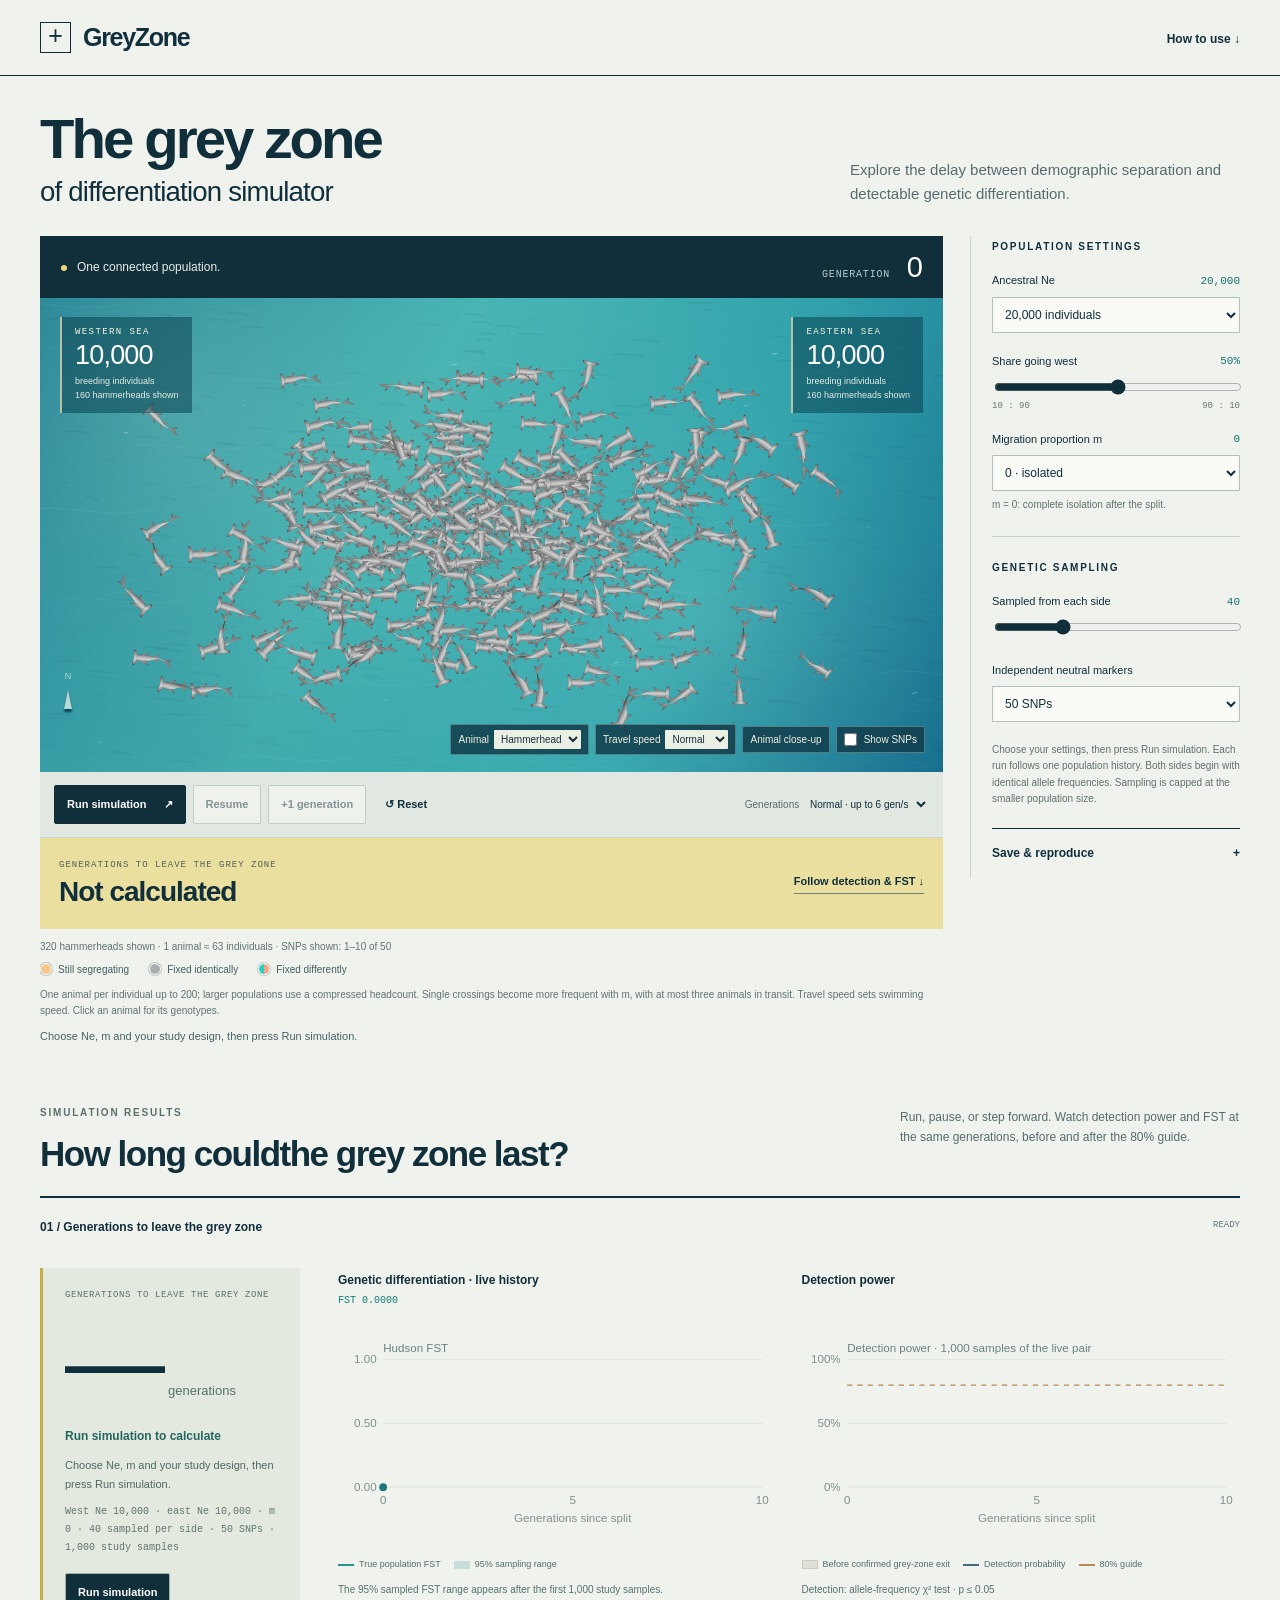
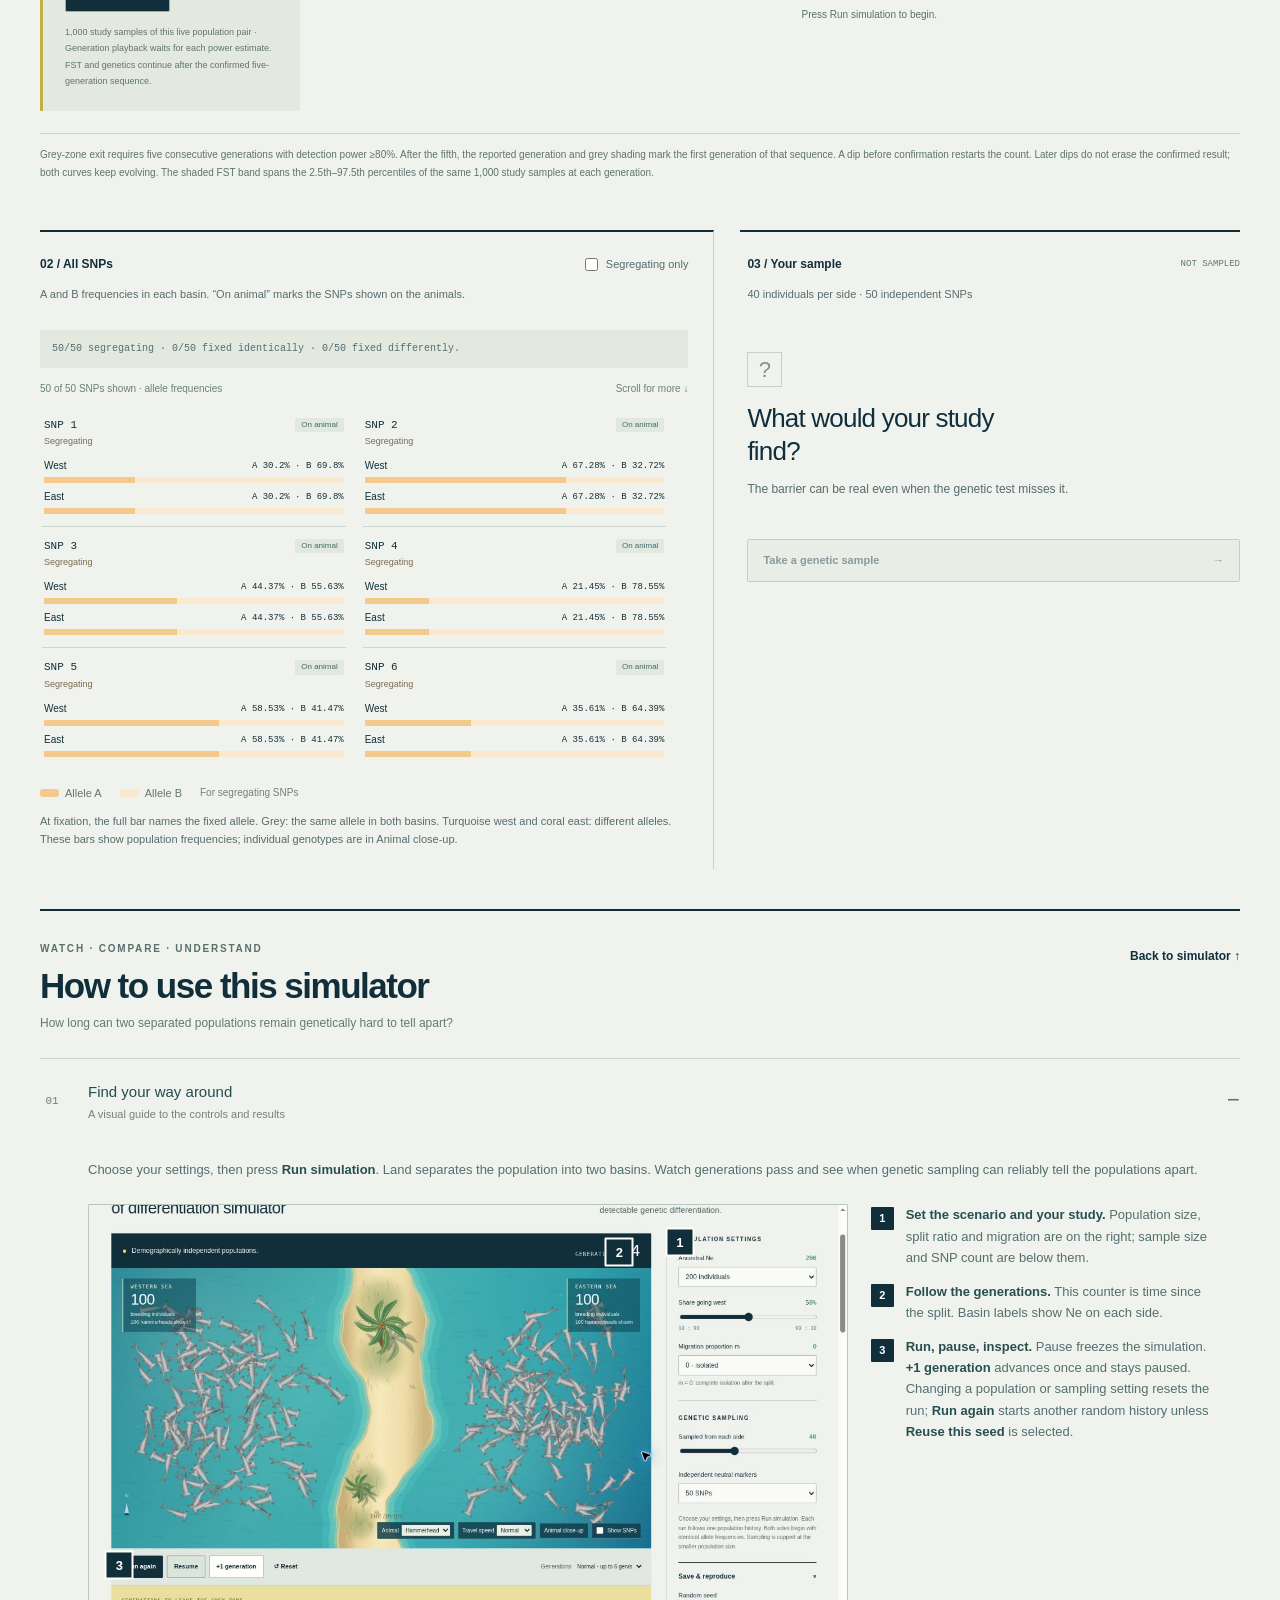
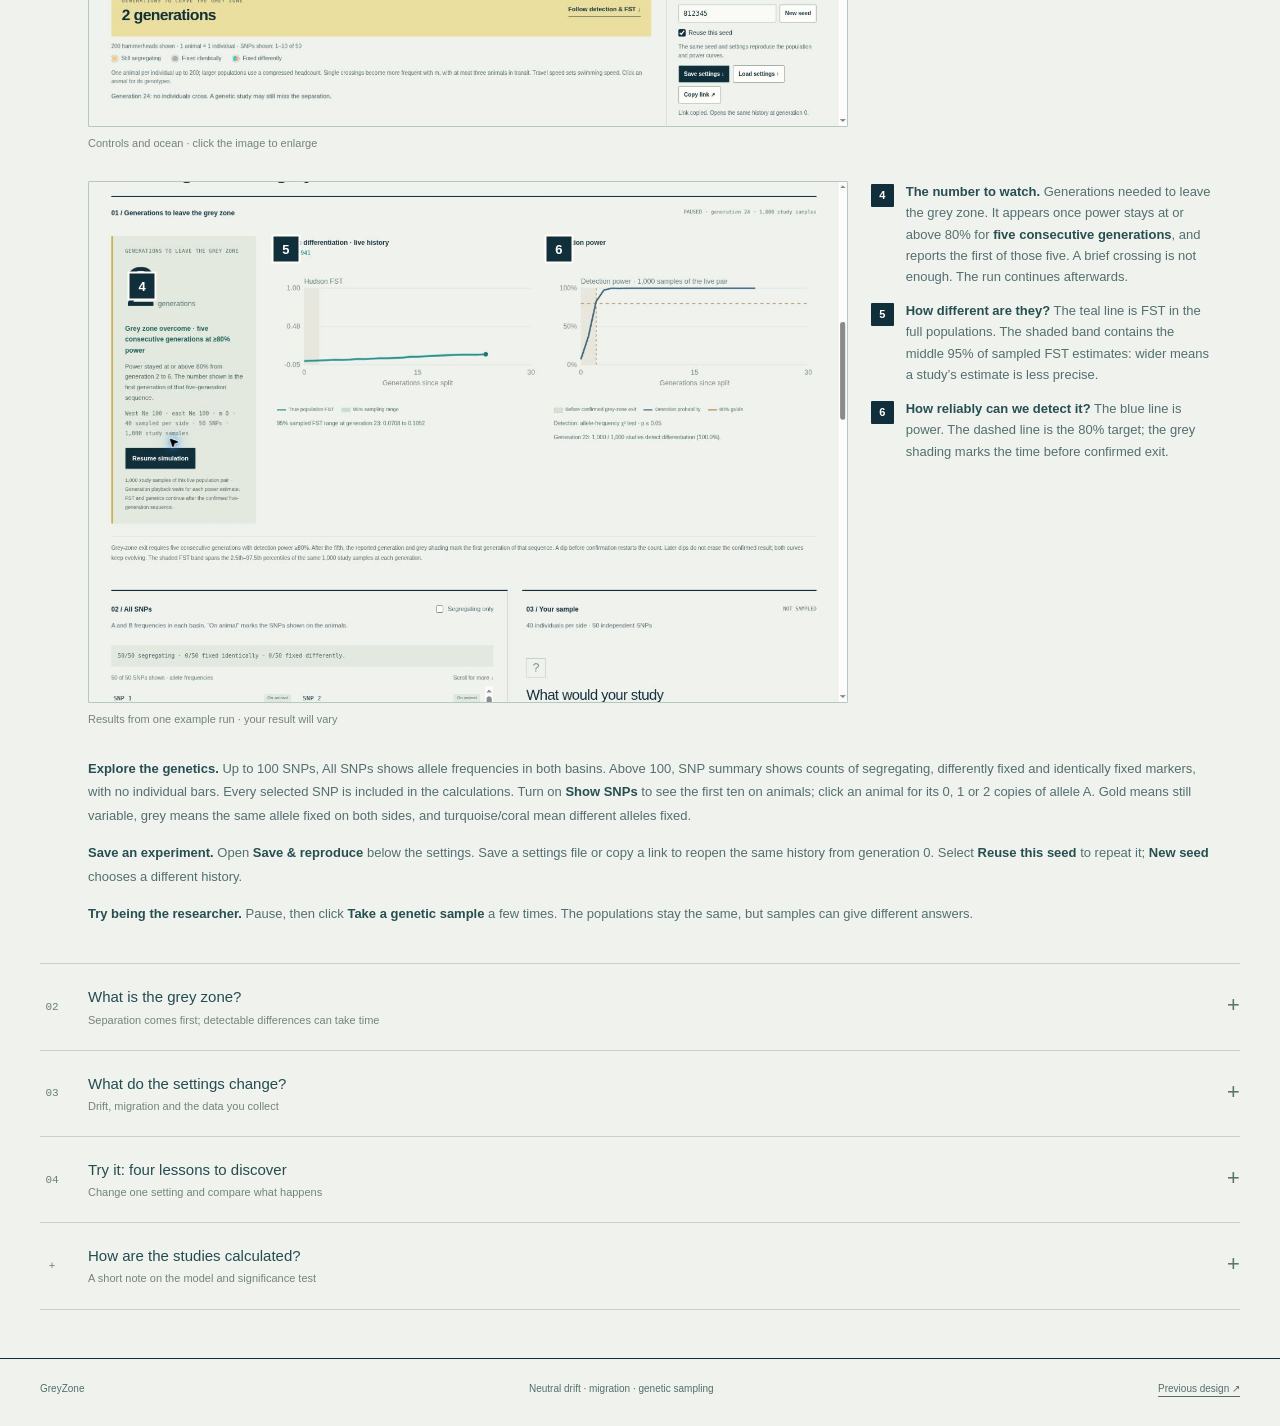
==== commit a67c6c92: "Add reproducible experiment files and an ocean observatory design Add editable seeds, locked-seed re" ====
--- a/animation/index.html
+++ b/animation/index.html
@@ -1,28 +1,29 @@
 <!doctype html>
-<html lang="en"><head><meta charset="utf-8"><meta name="viewport" content="width=device-width,initial-scale=1"><title>GreyZone — Population differentiation</title><meta name="description" content="Explore genetic differentiation after a population split, with neutral drift, migration and repeated genetic sampling."><link rel="stylesheet" href="styles.css?v=prepared-studies-23"><script src="model.js?v=first-snps-18" defer></script><script src="population-display.js?v=first-snps-18" defer></script><script src="shark-character.js?v=first-snps-18" defer></script><script src="fish-character.js?v=first-snps-18" defer></script><script src="marine-life.js?v=first-snps-18" defer></script><script src="animal-cache.js?v=first-snps-18" defer></script><script src="island-scene.js?v=first-snps-18" defer></script><script src="swim-motion.js?v=first-snps-18" defer></script><script src="ocean-scene.js?v=first-snps-18" defer></script><script src="power-result.js?v=first-snps-18" defer></script><script src="app.js?v=prepared-studies-23" defer></script></head>
+<html lang="en"><head><meta charset="utf-8"><meta name="viewport" content="width=device-width,initial-scale=1"><title>GreyZone | The grey zone of differentiation simulator</title><meta name="description" content="Explore genetic differentiation after a population split, with neutral drift, migration and repeated genetic sampling."><link rel="stylesheet" href="styles.css?v=observatory-24"><link id="observatory-style" rel="stylesheet" href="observatory.css?v=observatory-24"><script>if(new URLSearchParams(location.search).get("design")==="classic")document.getElementById("observatory-style").disabled=true;</script><script src="experiment-settings.js?v=observatory-24" defer></script><script src="model.js?v=first-snps-18" defer></script><script src="population-display.js?v=first-snps-18" defer></script><script src="shark-character.js?v=first-snps-18" defer></script><script src="fish-character.js?v=first-snps-18" defer></script><script src="marine-life.js?v=first-snps-18" defer></script><script src="animal-cache.js?v=first-snps-18" defer></script><script src="island-scene.js?v=first-snps-18" defer></script><script src="swim-motion.js?v=first-snps-18" defer></script><script src="ocean-scene.js?v=first-snps-18" defer></script><script src="power-result.js?v=first-snps-18" defer></script><script src="app.js?v=observatory-24" defer></script></head>
 <body><header><a class="brand" href="#">GreyZone</a><nav aria-label="Help"><a class="guide-link" href="#how-to">How to use ↓</a></nav></header>
-<main><section class="sim-intro" id="simulator"><h1>The grey zone of differentiation simulator</h1><p>Explore the delay between demographic separation and detectable genetic differentiation.</p></section>
+<main><section class="sim-intro" id="simulator"><h1><span class="title-main">The grey zone</span> <span class="title-rest">of differentiation simulator</span></h1><p>Explore the delay between demographic separation and detectable genetic differentiation.</p></section>
 <div class="experiment"><section class="world"><div class="world-head"><div><span class="live-dot"></span><span id="phase">One connected population.</span></div><span class="generation">GENERATION <strong id="generation">0</strong></span></div><div class="sea"><canvas id="scene" role="img" aria-label="An ocean seen from above, with grey sharks swimming freely. A sandy landmass can rise to separate the sea, with a coconut palm on it."></canvas><div class="pop-label left"><span>WESTERN SEA</span><strong id="n1">10,000</strong><small>breeding individuals</small><small id="shown-west"></small></div><div class="pop-label right"><span>EASTERN SEA</span><strong id="n2">10,000</strong><small>breeding individuals</small><small id="shown-east"></small></div><div id="barrier-label" class="barrier-label" hidden>THE DIVIDE</div><div id="channel-label" class="channel-label" hidden>channel open</div><div class="ocean-compass" aria-hidden="true"><span>N</span><i></i></div><div class="sea-caption"><div class="ocean-tools"><label class="travel-control">Animal <select id="shark-design" aria-label="Animal species"><option value="hammer" selected>Hammerhead</option><option value="classic">Classic shark</option><option value="turtle">Sea turtle</option><option value="surgeon">Blue tang</option><option value="tuna">Tuna</option><option value="orca">Orca</option><option value="seal">Harbour seal</option></select></label><label class="travel-control">Travel speed <select id="travel-speed" aria-label="Animal travel speed"><option value="0.6">Relaxed</option><option value="0.95" selected>Normal</option><option value="1.6">Fast</option></select></label><button id="meet-shark" type="button" class="meet-shark" aria-pressed="false">Animal close-up</button><label class="marker-toggle"><input type="checkbox" id="show-markers"> Show SNPs</label></div></div></div><div class="playbar"><button id="split" class="primary">Run simulation <span>↗</span></button><button id="play" disabled>Play</button><button id="step" disabled>+1 generation</button><button id="reset" class="quiet">↺ Reset</button><label class="speed-label">Generations <select id="speed" aria-label="Generation playback speed"><option value="1.5">Slow · up to 1.5 gen/s</option><option value="6" selected>Normal · up to 6 gen/s</option><option value="25">Fast · up to 25 gen/s</option></select></label></div><div class="detection-summary"><div><span class="duration-label">GENERATIONS TO LEAVE THE GREY ZONE</span><strong id="power-scene-time">Not calculated</strong></div><a href="#detection-result">Follow detection & FST ↓</a></div><p id="display-scale" class="scene-footnote"></p><div class="snp-colour-legend"><span><i class="snp-swatch variable"></i> Still segregating</span><span><i class="snp-swatch shared"></i> Fixed identically</span><span><i class="snp-swatch opposite"></i> Fixed differently</span></div><p class="scene-footnote">One animal per individual up to 200; larger populations use a compressed headcount. Single crossings become more frequent with m, with at most three animals in transit. Travel speed sets swimming speed. Click an animal for its genotypes.</p><p id="story" class="story" aria-live="polite">Choose Ne, m and your study design. Run simulation starts a fresh random split history and live power estimate.</p></section>
-<aside class="settings"><p class="eyebrow">POPULATION SETTINGS</p><div class="control"><label for="total">Ancestral Ne <output id="total-out"></output></label><select id="total"><option value="10">10 individuals</option><option value="20">20 individuals</option><option value="50">50 individuals</option><option value="100">100 individuals</option><option value="200">200 individuals</option><option value="500">500 individuals</option><option value="1000">1,000 individuals</option><option value="2000">2,000 individuals</option><option value="5000">5,000 individuals</option><option value="10000">10,000 individuals</option><option value="20000" selected>20,000 individuals</option><option value="50000">50,000 individuals</option><option value="100000">100,000 individuals</option><option value="200000">200,000 individuals</option><option value="500000">500,000 individuals</option></select></div><div class="control"><label for="ratio">Share going west <output id="ratio-out">50%</output></label><input id="ratio" type="range" min="10" max="90" step="10" value="50"><div class="ends"><span>10 : 90</span><span>90 : 10</span></div></div><div class="control"><label for="migration">Migration proportion m <output id="migration-out">0</output></label><select id="migration"><option value="0.000000">0 · isolated</option><option value="0.000001">0.000001 · 0.0001%</option><option value="0.000010">0.00001 · 0.001%</option><option value="0.000100">0.0001 · 0.01%</option><option value="0.001000">0.001 · 0.1%</option><option value="0.005000">0.005 · 0.5%</option><option value="0.010000">0.01 · 1%</option><option value="0.050000">0.05 · 5%</option><option value="0.100000">0.1 · 10%</option><option value="0.250000">0.25 · 25%</option><option value="0.500000">0.5 · 50%</option></select><p id="migration-note">Fraction of each population replaced by migrants per generation. 0 ≤ m &lt; 1.</p></div><div class="rule"></div><p class="eyebrow">GENETIC SAMPLING</p><div class="control"><label for="sample-size">Sampled from each side <output id="sample-out">40</output></label><input id="sample-size" type="range" min="1" max="150" step="1" value="40"></div><div class="control"><label for="loci">Independent neutral markers</label><select id="loci"><option value="1">1 SNP</option><option value="5">5 SNPs</option><option value="10">10 SNPs</option><option value="20">20 SNPs</option><option value="50" selected>50 SNPs</option><option value="100">100 SNPs</option><option value="200">200 SNPs</option><option value="500">500 SNPs</option><option value="750">750 SNPs</option><option value="1000">1,000 SNPs</option></select></div><p class="setting-note">Choose your settings, then press Run simulation. Every run follows one fresh random population history. Both sides begin with identical allele frequencies. Sampling is capped at the smaller population size.</p></aside></div>
-<section class="evidence"><div class="section-title"><div><p class="eyebrow">SIMULATION RESULTS</p><h2>How long could<br>the grey zone last?</h2></div><p>Run, pause, or step forward. Watch detection power and FST at the same generations, before and after the 80% guide.</p></div><div class="evidence-grid"><article id="detection-result" class="panel power-panel"><div class="panel-top"><h3>01 / Generations to leave the grey zone</h3><span id="power-progress" class="muted" aria-live="polite">READY</span></div><div class="power-layout"><div class="power-answer"><p class="power-kicker">GENERATIONS TO LEAVE THE GREY ZONE</p><div class="duration-number"><strong id="power-time" class="power-time" aria-live="polite">—</strong><span id="power-unit" class="power-unit">generations</span></div><p id="power-status" class="power-status" aria-live="polite">Run simulation to calculate</p><p id="power-meaning" class="power-meaning">Choose Ne, m and your study design, then press Run simulation.</p><p id="power-design" class="power-design"></p><div class="power-actions"><button id="calculate-power">Run simulation</button></div><p id="power-note" class="power-note">1,000 study samples from the live pair follow the live clock. The curve continues after detection.</p></div><div class="power-figure"><div class="live-fst-heading"><strong>Genetic differentiation · live history</strong><span class="metric" id="fst-value">FST 0.0000</span></div><div id="fst-chart" class="chart" role="img" aria-label="Live-history FST over generations"></div><div class="fst-legend"><span><i class="fst-line-key"></i> True population FST</span><span><i class="fst-range-key"></i> 95% sampling range</span></div><p id="fst-interval" class="fst-interval"></p><div id="power-chart" class="chart" role="img" aria-label="Estimated probability of detecting differentiation across generations"></div><div class="power-legend"><span><i class="power-key grey"></i> Before confirmed grey-zone exit</span><span><i class="power-key curve"></i> Detection probability</span><span><i class="power-key target"></i> 80% guide</span></div><p class="detection-test">Detection: allele-frequency χ² test · p ≤ 0.05</p><p id="power-now" class="power-now">The live generation waits for 1,000 study samples from the same populations.</p></div></div><p class="power-caveat">Grey-zone exit requires five consecutive generations with detection power ≥80%. After the fifth, the reported generation and grey shading mark the first generation of that sequence. A dip before confirmation restarts the count. Later dips do not erase the confirmed result; both curves keep evolving. The shaded FST band spans the 2.5th–97.5th percentiles of the same 1,000 study samples at each generation.</p></article><article class="panel snp-panel" id="snp-panel"><div class="panel-top"><h3 id="snp-panel-title">02 / All SNPs</h3><label class="snp-filter" id="snp-filter-control"><input type="checkbox" id="segregating-only"> Segregating only</label></div><p id="snp-intro">A and B frequencies in each basin. “On animal” marks the SNPs shown on the animals.</p><p id="sorting-status" class="snp-summary" aria-live="polite"></p><div id="snp-state-summary" class="snp-aggregate" role="group" aria-label="Counts of SNP states across all selected markers" hidden><div class="snp-total" id="snp-summary-total"></div><div class="snp-state-count"><i class="state-ball segregating" aria-hidden="true"></i><div><strong id="snp-segregating-count">0</strong><span>Segregating</span><small>Variable within at least one population</small></div></div><div class="snp-state-count"><i class="state-ball opposite" aria-hidden="true"></i><div><strong id="snp-opposite-count">0</strong><span>Fixed differently</span><small>Different alleles fixed on the two sides</small></div></div><div class="snp-state-count"><i class="state-ball shared" aria-hidden="true"></i><div><strong id="snp-shared-count">0</strong><span>Fixed identically</span><small>The same allele fixed on both sides</small></div></div></div><div id="snp-details"><div class="snp-list-heading"><span id="snp-list-count"></span><span>Scroll for more ↓</span></div><div id="snp-frequencies" class="snp-grid" role="region" aria-label="Allele frequencies for all SNPs" tabindex="0"></div><p id="snp-empty" class="snp-empty" hidden>No segregating SNPs at this generation.</p><div class="frequency-key"><span><i class="frequency-swatch allele-a"></i> Allele A</span><span><i class="frequency-swatch allele-b"></i> Allele B</span><span class="frequency-key-note">For segregating SNPs</span></div><p class="snp-help">At fixation, the full bar names the fixed allele. Grey: the same allele in both basins. Turquoise west and coral east: different alleles. These bars show population frequencies; individual genotypes are in Animal close-up.</p></div></article><article class="panel sample-panel"><div class="panel-top"><h3>03 / Your sample</h3><span id="sample-generation" class="muted">NOT SAMPLED</span></div><p id="sample-description">40 individuals per side · 50 independent SNPs</p><div class="sample-result" id="sample-result"><span class="sample-icon">?</span><strong>What would your study find?</strong><p>The barrier can be real even when the genetic test misses it.</p></div><button id="take-sample" class="sample-button" disabled>Take a genetic sample <span>→</span></button><div id="sample-history" class="sample-history" aria-live="polite"></div></article></div></section>
+<aside class="settings"><p class="eyebrow">POPULATION SETTINGS</p><div class="control"><label for="total">Ancestral Ne <output id="total-out"></output></label><select id="total"><option value="10">10 individuals</option><option value="20">20 individuals</option><option value="50">50 individuals</option><option value="100">100 individuals</option><option value="200">200 individuals</option><option value="500">500 individuals</option><option value="1000">1,000 individuals</option><option value="2000">2,000 individuals</option><option value="5000">5,000 individuals</option><option value="10000">10,000 individuals</option><option value="20000" selected>20,000 individuals</option><option value="50000">50,000 individuals</option><option value="100000">100,000 individuals</option><option value="200000">200,000 individuals</option><option value="500000">500,000 individuals</option></select></div><div class="control"><label for="ratio">Share going west <output id="ratio-out">50%</output></label><input id="ratio" type="range" min="10" max="90" step="10" value="50"><div class="ends"><span>10 : 90</span><span>90 : 10</span></div></div><div class="control"><label for="migration">Migration proportion m <output id="migration-out">0</output></label><select id="migration"><option value="0.000000">0 · isolated</option><option value="0.000001">0.000001 · 0.0001%</option><option value="0.000010">0.00001 · 0.001%</option><option value="0.000100">0.0001 · 0.01%</option><option value="0.001000">0.001 · 0.1%</option><option value="0.005000">0.005 · 0.5%</option><option value="0.010000">0.01 · 1%</option><option value="0.050000">0.05 · 5%</option><option value="0.100000">0.1 · 10%</option><option value="0.250000">0.25 · 25%</option><option value="0.500000">0.5 · 50%</option></select><p id="migration-note">Fraction of each population replaced by migrants per generation. 0 ≤ m &lt; 1.</p></div><div class="rule"></div><p class="eyebrow">GENETIC SAMPLING</p><div class="control"><label for="sample-size">Sampled from each side <output id="sample-out">40</output></label><input id="sample-size" type="range" min="1" max="150" step="1" value="40"></div><div class="control"><label for="loci">Independent neutral markers</label><select id="loci"><option value="1">1 SNP</option><option value="5">5 SNPs</option><option value="10">10 SNPs</option><option value="20">20 SNPs</option><option value="50" selected>50 SNPs</option><option value="100">100 SNPs</option><option value="200">200 SNPs</option><option value="500">500 SNPs</option><option value="750">750 SNPs</option><option value="1000">1,000 SNPs</option></select></div><p class="setting-note">Choose your settings, then press Run simulation. Each run follows one population history. Both sides begin with identical allele frequencies. Sampling is capped at the smaller population size.</p><details class="experiment-file" id="experiment-file"><summary>Save &amp; reproduce <span aria-hidden="true">+</span></summary><div class="experiment-file-body"><label for="random-seed">Random seed</label><div class="seed-row"><input id="random-seed" type="text" inputmode="numeric" pattern="[0-9]{1,10}" maxlength="10" aria-describedby="seed-help"><button id="new-seed" type="button">New seed</button></div><label class="seed-lock"><input id="seed-lock" type="checkbox"> Reuse this seed</label><p id="seed-help">The same seed and settings reproduce the population and power curves.</p><div class="file-actions"><button id="save-settings" type="button">Save settings ↓</button><button id="load-settings" type="button">Load settings ↑</button><button id="copy-experiment" type="button">Copy link ↗</button></div><input id="settings-file" type="file" accept=".json,application/json" hidden><p id="settings-message" role="status">Saved settings restart at generation 0.</p><a id="experiment-link" hidden>Open experiment</a></div></details></aside></div>
+<section class="evidence"><div class="section-title"><div><p class="eyebrow">SIMULATION RESULTS</p><h2>How long could<br>the grey zone last?</h2></div><p>Run, pause, or step forward. Watch detection power and FST at the same generations, before and after the 80% guide.</p></div><div class="evidence-grid"><article id="detection-result" class="panel power-panel"><div class="panel-top"><h3>01 / Generations to leave the grey zone</h3><span id="power-progress" class="muted" aria-live="polite">READY</span></div><div class="power-layout"><div class="power-answer"><p class="power-kicker">GENERATIONS TO LEAVE THE GREY ZONE</p><div class="duration-number"><strong id="power-time" class="power-time" aria-live="polite">—</strong><span id="power-unit" class="power-unit">generations</span></div><p id="power-status" class="power-status" aria-live="polite">Run simulation to calculate</p><p id="power-meaning" class="power-meaning">Choose Ne, m and your study design, then press Run simulation.</p><p id="power-design" class="power-design"></p><div class="power-actions"><button id="calculate-power">Run simulation</button></div><p id="power-note" class="power-note">1,000 study samples from the live pair follow the live clock. The curve continues after detection.</p></div><div class="power-figure"><div class="figure-block"><div class="live-fst-heading"><strong>Genetic differentiation · live history</strong><span class="metric" id="fst-value">FST 0.0000</span></div><div id="fst-chart" class="chart" role="img" aria-label="Live-history FST over generations"></div><div class="fst-legend"><span><i class="fst-line-key"></i> True population FST</span><span><i class="fst-range-key"></i> 95% sampling range</span></div><p id="fst-interval" class="fst-interval"></p></div><div class="figure-block"><div class="power-figure-title">Detection power</div><div id="power-chart" class="chart" role="img" aria-label="Estimated probability of detecting differentiation across generations"></div><div class="power-legend"><span><i class="power-key grey"></i> Before confirmed grey-zone exit</span><span><i class="power-key curve"></i> Detection probability</span><span><i class="power-key target"></i> 80% guide</span></div><p class="detection-test">Detection: allele-frequency χ² test · p ≤ 0.05</p><p id="power-now" class="power-now">The live generation waits for 1,000 study samples from the same populations.</p></div></div></div><p class="power-caveat">Grey-zone exit requires five consecutive generations with detection power ≥80%. After the fifth, the reported generation and grey shading mark the first generation of that sequence. A dip before confirmation restarts the count. Later dips do not erase the confirmed result; both curves keep evolving. The shaded FST band spans the 2.5th–97.5th percentiles of the same 1,000 study samples at each generation.</p></article><article class="panel snp-panel" id="snp-panel"><div class="panel-top"><h3 id="snp-panel-title">02 / All SNPs</h3><label class="snp-filter" id="snp-filter-control"><input type="checkbox" id="segregating-only"> Segregating only</label></div><p id="snp-intro">A and B frequencies in each basin. “On animal” marks the SNPs shown on the animals.</p><p id="sorting-status" class="snp-summary" aria-live="polite"></p><div id="snp-state-summary" class="snp-aggregate" role="group" aria-label="Counts of SNP states across all selected markers" hidden><div class="snp-total" id="snp-summary-total"></div><div class="snp-state-count"><i class="state-ball segregating" aria-hidden="true"></i><div><strong id="snp-segregating-count">0</strong><span>Segregating</span><small>Variable within at least one population</small></div></div><div class="snp-state-count"><i class="state-ball opposite" aria-hidden="true"></i><div><strong id="snp-opposite-count">0</strong><span>Fixed differently</span><small>Different alleles fixed on the two sides</small></div></div><div class="snp-state-count"><i class="state-ball shared" aria-hidden="true"></i><div><strong id="snp-shared-count">0</strong><span>Fixed identically</span><small>The same allele fixed on both sides</small></div></div></div><div id="snp-details"><div class="snp-list-heading"><span id="snp-list-count"></span><span>Scroll for more ↓</span></div><div id="snp-frequencies" class="snp-grid" role="region" aria-label="Allele frequencies for all SNPs" tabindex="0"></div><p id="snp-empty" class="snp-empty" hidden>No segregating SNPs at this generation.</p><div class="frequency-key"><span><i class="frequency-swatch allele-a"></i> Allele A</span><span><i class="frequency-swatch allele-b"></i> Allele B</span><span class="frequency-key-note">For segregating SNPs</span></div><p class="snp-help">At fixation, the full bar names the fixed allele. Grey: the same allele in both basins. Turquoise west and coral east: different alleles. These bars show population frequencies; individual genotypes are in Animal close-up.</p></div></article><article class="panel sample-panel"><div class="panel-top"><h3>03 / Your sample</h3><span id="sample-generation" class="muted">NOT SAMPLED</span></div><p id="sample-description">40 individuals per side · 50 independent SNPs</p><div class="sample-result" id="sample-result"><span class="sample-icon">?</span><strong>What would your study find?</strong><p>The barrier can be real even when the genetic test misses it.</p></div><button id="take-sample" class="sample-button" disabled>Take a genetic sample <span>→</span></button><div id="sample-history" class="sample-history" aria-live="polite"></div></article></div></section>
 <section class="tutorial" id="how-to" aria-labelledby="tutorial-title">
 <div class="tutorial-heading"><div><p class="eyebrow">WATCH · COMPARE · UNDERSTAND</p><h2 id="tutorial-title">How to use this simulator</h2><p>How long can two separated populations remain genetically hard to tell apart?</p></div><a class="guide-return" href="#simulator">Back to simulator ↑</a></div>
 <details class="guide-step" open><summary><span class="guide-number" aria-hidden="true">01</span><span><strong>Find your way around</strong><small>A visual guide to the controls and results</small></span></summary>
 <div class="guide-body">
 <p>Choose your settings, then press <strong>Run simulation</strong>. Land separates the population into two basins. Watch generations pass and see when genetic sampling can reliably tell the populations apart.</p>
-<div class="guide-walkthrough"><figure class="guide-screen"><a href="assets/tutorial/interface.jpg" target="_blank" rel="noopener" aria-label="Enlarge the simulator controls screenshot"><img src="assets/tutorial/interface.jpg" width="1252" height="885" loading="lazy" alt="Simulator ocean and controls, with numbered labels for settings, generation counter and playback buttons."><span class="guide-pin" style="left:80%;top:4%" aria-hidden="true">1</span><span class="guide-pin" style="left:64%;top:4%" aria-hidden="true">2</span><span class="guide-pin" style="left:3%;top:68%" aria-hidden="true">3</span></a><figcaption>Controls and ocean · click the image to enlarge</figcaption></figure>
+<div class="guide-walkthrough"><figure class="guide-screen"><a href="assets/tutorial/interface.jpg" target="_blank" rel="noopener" aria-label="Enlarge the simulator controls screenshot"><img src="assets/tutorial/interface.jpg" width="1348" height="926" loading="lazy" alt="Simulator ocean and controls, with numbered labels for settings, generation counter and playback buttons."><span class="guide-pin" style="left:78%;top:7%" aria-hidden="true">1</span><span class="guide-pin" style="left:70%;top:9%" aria-hidden="true">2</span><span class="guide-pin" style="left:4%;top:69%" aria-hidden="true">3</span></a><figcaption>Controls and ocean · click the image to enlarge</figcaption></figure>
 <ol class="guide-callouts">
 <li><strong>Set the scenario and your study.</strong> Population size, split ratio and migration are on the right; sample size and SNP count are below them.</li>
 <li><strong>Follow the generations.</strong> This counter is time since the split. Basin labels show Ne on each side.</li>
-<li><strong>Run, pause, inspect.</strong> Pause freezes the simulation. <strong>+1 generation</strong> advances once and stays paused. Changing a population or sampling setting resets the run; <strong>Run again</strong> starts another random history.</li>
+<li><strong>Run, pause, inspect.</strong> Pause freezes the simulation. <strong>+1 generation</strong> advances once and stays paused. Changing a population or sampling setting resets the run; <strong>Run again</strong> starts another random history unless <strong>Reuse this seed</strong> is selected.</li>
 </ol></div>
-<div class="guide-walkthrough"><figure class="guide-screen"><a href="assets/tutorial/results.jpg" target="_blank" rel="noopener" aria-label="Enlarge the results screenshot"><img src="assets/tutorial/results.jpg" width="1252" height="758" loading="lazy" alt="Results from one example run, showing the detected grey-zone duration, population FST with sampling range, and detection power crossing the 80 percent guide."><span class="guide-pin" style="left:4%;top:13%" aria-hidden="true">4</span><span class="guide-pin" style="left:47%;top:11%" aria-hidden="true">5</span><span class="guide-pin" style="left:47%;top:50%" aria-hidden="true">6</span></a><figcaption>Results from one example run · your result will vary</figcaption></figure>
+<div class="guide-walkthrough"><figure class="guide-screen"><a href="assets/tutorial/results.jpg" target="_blank" rel="noopener" aria-label="Enlarge the results screenshot"><img src="assets/tutorial/results.jpg" width="1348" height="926" loading="lazy" alt="Results from one example run, showing the detected grey-zone duration, population FST with sampling range, and detection power crossing the 80 percent guide."><span class="guide-pin" style="left:7%;top:20%" aria-hidden="true">4</span><span class="guide-pin" style="left:26%;top:13%" aria-hidden="true">5</span><span class="guide-pin" style="left:62%;top:13%" aria-hidden="true">6</span></a><figcaption>Results from one example run · your result will vary</figcaption></figure>
 <ol class="guide-callouts" start="4">
 <li><strong>The number to watch.</strong> Generations needed to leave the grey zone. It appears once power stays at or above 80% for <strong>five consecutive generations</strong>, and reports the first of those five. A brief crossing is not enough. The run continues afterwards.</li>
 <li><strong>How different are they?</strong> The teal line is FST in the full populations. The shaded band contains the middle 95% of sampled FST estimates: wider means a study’s estimate is less precise.</li>
 <li><strong>How reliably can we detect it?</strong> The blue line is power. The dashed line is the 80% target; the grey shading marks the time before confirmed exit.</li>
 </ol></div>
 <p><strong>Explore the genetics.</strong> Up to 100 SNPs, All SNPs shows allele frequencies in both basins. Above 100, SNP summary shows counts of segregating, differently fixed and identically fixed markers, with no individual bars. Every selected SNP is included in the calculations. Turn on <strong>Show SNPs</strong> to see the first ten on animals; click an animal for its 0, 1 or 2 copies of allele A. Gold means still variable, grey means the same allele fixed on both sides, and turquoise/coral mean different alleles fixed.</p>
+<p><strong>Save an experiment.</strong> Open <strong>Save &amp; reproduce</strong> below the settings. Save a settings file or copy a link to reopen the same history from generation 0. Select <strong>Reuse this seed</strong> to repeat it; <strong>New seed</strong> chooses a different history.</p>
 <p><strong>Try being the researcher.</strong> Pause, then click <strong>Take a genetic sample</strong> a few times. The populations stay the same, but samples can give different answers.</p>
 </div></details>
 <details class="guide-step"><summary><span class="guide-number" aria-hidden="true">02</span><span><strong>What is the grey zone?</strong><small>Separation comes first; detectable differences can take time</small></span></summary>
@@ -69,4 +70,4 @@
 <p>Each of the 1,000 studies draws the selected sample size from each basin and uses all selected SNPs. Sampled FST uses Hudson’s estimator; significance uses an approximate Pearson chi-square test of allele counts at p ≤ 0.05. This is not a permutation test of FST. Power is the fraction of significant studies. Sampling noise can give slightly negative FST estimates, and occasional significant results even at the identical starting state. Very small samples and rare alleles can make the approximate test less reliable.</p>
 <p>The FST band spans the 2.5th–97.5th percentiles of those studies. It describes sampling variation around this population history, not the range of possible evolutionary histories.</p>
 </div></details>
-</section></main><footer><span>GreyZone</span><span>Neutral drift · migration · genetic sampling</span></footer></body></html>
+</section></main><footer><span>GreyZone</span><span>Neutral drift · migration · genetic sampling</span><a id="design-switch" href="?design=classic#simulator">Previous design ↗</a></footer></body></html>
--- a/animation/styles.css
+++ b/animation/styles.css
@@ -68,3 +68,6 @@
 
 /* Aggregate SNP counts replace all individual bars above 100 markers. */
 .snp-aggregate{display:grid;gap:13px;margin:15px 0 4px}.snp-total{font-size:11px;color:#627c76;border-bottom:1px solid #dce4d7;padding-bottom:10px}.snp-state-count{display:flex;align-items:center;gap:17px;padding:13px 15px;border:1px solid #dce4d7;background:#f7f9f0;border-radius:8px}.state-ball{display:block;flex:0 0 27px;height:27px;border-radius:50%;border:1px solid #173e461a;box-shadow:inset 0 2px 4px #fff5}.state-ball.segregating{background:#f4c98b}.state-ball.opposite{background:linear-gradient(90deg,#29d1be 50%,#f6a183 50%)}.state-ball.shared{background:#aab0b2}.snp-state-count strong{display:block;font:30px/1.1 Georgia,serif;font-variant-numeric:tabular-nums;color:#244f52}.snp-state-count span{display:block;font-size:12px;font-weight:bold;color:#365d5c;margin-top:4px}.snp-state-count small{display:block;font-size:10px;color:#71817a;margin-top:3px}.snp-aggregate[hidden],#snp-details[hidden],.snp-filter[hidden],.snp-summary[hidden]{display:none}#snp-details .snp-help{font-size:11px;line-height:1.7;color:var(--muted);margin:10px 0 0}#snp-details .snp-empty{font-size:12px;padding:14px;background:#f2f3e9;border-radius:6px}#snp-details .snp-empty[hidden]{display:none}
+
+/* Experiment files and seed controls also work with the preserved design. */
+.experiment-file{border-top:1px solid var(--line);margin-top:20px;font-size:12px}.experiment-file>summary{display:flex;justify-content:space-between;align-items:center;cursor:pointer;list-style:none;padding:15px 0;font-weight:600}.experiment-file>summary::-webkit-details-marker{display:none}.experiment-file[open]>summary>span{transform:rotate(45deg)}.experiment-file-body>label{font-size:11px}.seed-row{display:flex;gap:6px;margin:7px 0 10px}.seed-row input{width:0;min-width:0;flex:1;border:1px solid #b8c9c5;border-radius:5px;background:#fffdf8;padding:8px;font:12px monospace;color:var(--ink)}.seed-row button,.file-actions button{padding:7px 9px;font-size:10px}.seed-lock{display:flex;align-items:center;gap:5px}.seed-lock input{accent-color:var(--ink);margin:0}.experiment-file-body p{font-size:10px;line-height:1.6;color:var(--muted);margin:9px 0}.file-actions{display:flex;flex-wrap:wrap;gap:6px}.file-actions button:first-child{background:var(--ink);color:white}.experiment-file input[hidden],#experiment-link[hidden]{display:none}#experiment-link{font-size:10px;overflow-wrap:anywhere;color:var(--ink)}#settings-message{min-height:3.2em}#design-switch{color:inherit;text-underline-offset:4px;white-space:nowrap}.power-figure-title{font-size:13px;font-weight:600;color:#31575c;margin:17px 0 0}.figure-block{min-width:0}@media(max-width:720px){.experiment-file{grid-column:1/-1}footer{flex-wrap:wrap}}
--- a/animation/observatory.css
+++ b/animation/observatory.css
@@ -0,0 +1,94 @@
+/* Marine observation station: strong hierarchy, open surfaces and compact instruments. */
+:root{--ink:#112f3b;--muted:#566c70;--paper:#f0f2ed;--line:#c7d2cd;--teal:#158c87;--accent:#ead779;--font:'Avenir Next',Avenir,'Segoe UI',Arial,sans-serif}
+body{background:var(--paper);font-family:var(--font);-webkit-font-smoothing:antialiased}
+header,main,footer{max-width:1600px;padding-left:40px;padding-right:40px}
+header{height:76px;border-bottom:1px solid var(--ink)}
+.brand{font:800 25px/1 var(--font);letter-spacing:-1.3px;display:flex;align-items:center;gap:12px}
+.brand::before{content:'+';display:grid;place-items:center;width:29px;height:29px;border:1px solid var(--ink);font:400 25px/1 monospace;letter-spacing:0}
+.guide-link,.guide-return{font:600 12px var(--font);color:var(--ink);border:0;padding:0;text-decoration:none}
+.guide-link:hover,.guide-return:hover{text-decoration:underline;text-underline-offset:5px}
+.sim-intro{display:grid;grid-template-columns:1.5fr 1fr;align-items:end;gap:36px;padding:35px 0 29px}
+.sim-intro h1{font:600 clamp(32px,4.4vw,67px)/.99 var(--font);letter-spacing:-2.9px;margin:0}
+.title-main{display:block}.title-rest{display:block;font-size:.49em;letter-spacing:-.8px;margin-top:9px;font-weight:500;line-height:1.15}
+.sim-intro p{font-size:15px;line-height:1.6;max-width:390px;margin:0 0 1px;color:var(--muted);justify-self:end}
+.experiment{grid-template-columns:minmax(0,1fr) 270px;gap:27px;align-items:start}
+.world{background:transparent;border:0;border-radius:0;box-shadow:none;overflow:hidden}
+.world-head{padding:14px 21px;background:var(--ink);color:#e6eee7;min-height:62px;font-size:12px}
+.live-dot{background:var(--accent);width:6px;height:6px;margin-right:10px}
+.generation{font:10px monospace;letter-spacing:.8px;color:#b9cdce}
+.generation strong{font:500 29px/1 var(--font);letter-spacing:-1px;color:#fff;margin-left:10px;font-variant-numeric:tabular-nums}
+.sea{height:clamp(450px,37vw,570px)}
+/* Keep original canvas animals, colours and motion; only the surrounding instruments change. */
+.pop-label{top:19px;border:0;border-radius:0;background:#073b4b80;backdrop-filter:none;padding:10px 13px;min-width:122px;text-align:left;border-left:2px solid #f4e9b8b3}
+.pop-label.left{left:20px}.pop-label.right{right:20px}
+.pop-label span{font:9px monospace;letter-spacing:1.4px;color:#f4f5df}
+.pop-label strong{font:500 27px/1.4 var(--font);letter-spacing:-.8px;color:#fff}
+.pop-label small{font-size:9px;color:#e4ece1}
+.sea-caption{left:18px;right:18px;bottom:17px}
+.ocean-tools{gap:6px}.travel-control,.marker-toggle,.meet-shark{border-radius:2px;box-shadow:none;backdrop-filter:none;font-size:10px;background:#123d4cdb;border:1px solid #91b5b280;color:#f0f1df;padding:5px 7px}
+.travel-control select{border-radius:1px;background:#ecf0e4;font:10px var(--font);color:var(--ink);padding:3px}
+.meet-shark:hover,.meet-shark[aria-pressed=true]{background:#e5d784;color:var(--ink)}
+.playbar{background:#e1e7e1;margin:0;padding:13px 14px;gap:7px;border-bottom:1px solid var(--line)}
+button{border-radius:2px;font-weight:600;border-color:#9aafa9;transition:background .12s}
+.playbar button{font-size:11px;padding:10px 12px}
+.primary{background:var(--ink);color:#fff;border-color:var(--ink)}.primary:hover{background:#24515c}
+.speed-label{font-size:10px}.speed-label select{font-size:10px;max-width:170px}
+.detection-summary{margin:0;padding:18px 19px;background:#eadf9e;border:0;border-radius:0;min-height:91px;gap:15px}
+.duration-label{font:9px/1.5 monospace;letter-spacing:1px;color:#52605a;margin-bottom:3px}
+.detection-summary #power-scene-time{font:600 28px/1.15 var(--font);letter-spacing:-1px;color:var(--ink)}
+.detection-summary a{font-size:11px;font-weight:600;color:var(--ink);text-decoration:none;border-bottom:1px solid #718375;padding-bottom:3px}
+.scene-footnote{padding:10px 0 0;color:#5f7474;font-size:10px}
+.snp-colour-legend{margin:7px 0 0;gap:8px 20px;font-size:10px;color:#425f61}
+.story{padding:10px 0 0;min-height:38px;font-size:11px;color:#476367}
+.settings{border:0;border-radius:0;padding:0 0 0 21px;background:transparent;border-left:1px solid var(--line)}
+.settings>.eyebrow{font:600 10px/1.4 var(--font);letter-spacing:1.7px;color:var(--ink);padding-top:4px;margin-bottom:18px}
+.settings .control{margin-bottom:20px}.control label{font-size:11px;font-weight:500;margin-bottom:7px;gap:8px}.control output{font:11px monospace;color:#18736e}
+.control select{border-radius:1px;border:1px solid #b1c1ba;background:#fafbf6;padding:9px 8px;font-size:12px}
+input[type=range]{accent-color:var(--ink)}.control p,.setting-note{color:#5f7270;font-size:10px;line-height:1.65}
+.ends{font:9px monospace;color:#647771}.rule{background:var(--line);margin:23px 0 20px}
+.experiment-file{margin-top:20px;border-top:1px solid var(--ink)}.experiment-file>summary{font-size:12px;padding:15px 0}.seed-row input{border-radius:1px;background:#fafbf6}.seed-row button,.file-actions button{font-size:10px}
+.evidence{padding:49px 0 40px}.section-title{align-items:start;margin-bottom:23px;gap:25px}
+.eyebrow{font:600 10px/1.5 var(--font);letter-spacing:1.8px;color:#586f6d}
+h2,.tutorial-heading h2{font:600 36px/1.12 var(--font);letter-spacing:-1.5px}
+.section-title h2 br{display:none}.section-title h2{max-width:650px;font-size:35px}
+.section-title>p{max-width:340px;font-size:12px;line-height:1.7;margin:2px 0 0}
+.evidence-grid{grid-template-columns:1.35fr 1fr;gap:26px}
+.panel{border:0;border-top:2px solid var(--ink);border-radius:0;background:transparent;padding:20px 0;box-shadow:none}
+.panel h3{font-size:12px;letter-spacing:0;font-weight:600}
+.panel-top{min-height:25px;gap:22px}.panel .muted{font:9px/1.7 monospace;letter-spacing:0;color:#5f7777}
+.power-panel{padding:20px 0 22px;background:transparent;grid-column:1/-1}
+.power-panel .panel-top{align-items:start;gap:30px}.power-panel .muted{font-size:9px;max-width:420px;text-align:right;min-height:1.7em}
+.power-layout{grid-template-columns:260px minmax(0,1fr);gap:38px;align-items:start;margin-top:25px}
+.power-answer{padding:20px 22px 22px;background:#e4e9df;border-left:3px solid #c5ae45;min-width:0}
+.power-kicker{font:9px/1.6 monospace;letter-spacing:.6px;color:#56706a}
+.duration-number{gap:9px}.duration-number .power-time{font:500 100px/.98 var(--font);letter-spacing:-6px;color:var(--ink)}
+.duration-number .power-time.small{font:500 32px/1.15 var(--font);letter-spacing:-1.4px;margin-top:7px}
+.power-unit{font:13px var(--font);color:#54716e}.power-status{font-size:12px;line-height:1.6;color:#22665f;margin-top:18px}
+.power-meaning{font-size:11px;line-height:1.7;margin:10px 0;color:#4c6865}.power-design{font:10px/1.8 monospace;color:#60746e;margin-bottom:16px}
+.power-note{font-size:9px;line-height:1.8;color:#60746e;margin-top:12px}
+.power-actions button{border-radius:2px;font-size:11px;background:var(--ink);color:white;padding:10px 12px}
+.power-figure{display:grid;grid-template-columns:1fr 1fr;gap:25px;align-items:start;padding-top:3px}
+.live-fst-heading{display:block;min-height:43px;font-size:12px;color:var(--ink)}.live-fst-heading strong{display:block;font-weight:600}
+.metric{display:inline-block;background:transparent;padding:3px 0;font:10px monospace;color:#177d77}
+.power-figure-title{font-size:12px;font-weight:600;color:var(--ink);min-height:43px;margin:0}
+.power-panel .chart{height:auto;aspect-ratio:340/165;margin-top:12px}.power-panel .chart text{font-size:9px}
+.fst-legend,.power-legend{font-size:9px;gap:8px 13px;justify-content:flex-start;line-height:1.7;margin-top:12px;color:#526f6b}
+.fst-interval,.power-now,.detection-test{font-size:10px;line-height:1.65;text-align:left;color:#55726e;min-height:0;margin:9px 0 0}
+.power-panel>.power-caveat{font-size:10px;line-height:1.8;margin:22px 0 0;border-color:var(--line);color:#5d7371}
+.snp-panel{padding-right:25px;border-right:1px solid var(--line)}.panel>p{font-size:11px;line-height:1.65}
+.snp-panel>.snp-summary{background:#e3e9df;border-radius:1px;font:10px/1.8 monospace;padding:10px 12px}
+.snp-grid{gap:0 17px;max-height:365px}.snp-card{border:0;border-bottom:1px solid #cbd7cf;border-radius:0;background:transparent;padding:12px 2px}.snp-card-heading strong{font:11px monospace}.snp-dot-badge{background:#e1e8df;border-radius:1px;font-size:8px}
+.snp-card .snp-state{font-size:9px}.snp-frequency-bar{height:6px;border-radius:0}.snp-frequency-row b{font:9px monospace}
+.snp-state-count{padding:16px 2px;background:transparent;border:0;border-bottom:1px solid var(--line);border-radius:0;gap:21px}.snp-state-count strong{font:500 34px var(--font);letter-spacing:-1px}.snp-state-count span{font-size:11px}.snp-state-count small{font-size:10px}.state-ball{flex-basis:22px;height:22px;box-shadow:none}.snp-aggregate{gap:0}
+.sample-panel{padding-left:7px}.sample-result{height:210px;align-items:flex-start;text-align:left;padding:10px 0}.sample-result strong{font:500 26px/1.25 var(--font);letter-spacing:-.8px;max-width:290px}.sample-icon{border-radius:0;width:35px;height:35px;font:22px var(--font);margin-bottom:15px}.sample-result p{font-size:12px;line-height:1.7;max-width:360px;margin-top:12px}.sample-button{border:1px solid #8ba69d;background:#e0e8dd;padding:12px 15px;font-size:11px}.sample-history{font-size:10px;line-height:1.8;margin-top:15px}
+.tutorial{border-top:2px solid var(--ink);padding-top:30px}.tutorial-heading{margin-bottom:25px}.tutorial-heading h2{font-size:35px}.tutorial-heading p:last-child{font-size:12px}.guide-step{border:0;border-top:1px solid var(--line);border-radius:0;background:transparent;margin:0}.guide-step:last-child{border-bottom:1px solid var(--line)}
+.guide-step>summary{padding:21px 0;gap:24px}.guide-step[open]>summary{background:transparent}.guide-number{border:0;border-radius:0;background:transparent!important;font:11px monospace;flex-basis:24px;place-items:start center;height:auto;color:#688078}.guide-step>summary strong{font-size:15px;font-weight:500}.guide-step>summary small{font-size:11px}.guide-step>summary::after{font:22px monospace;color:#597570}
+.guide-body{padding:0 24px 24px 48px;font-size:13px;line-height:1.8}.guide-screen>a{border-radius:1px;border-color:#b6c7be}.guide-pin,.guide-callouts li::before{border-radius:1px;background:var(--ink);box-shadow:none}.guide-terms>div{border-color:#8aa79b}.guide-body .guide-takeaway{background:#e1e8dd;border-radius:0}.guide-experiments{gap:0 25px}.guide-experiments li{border:0;border-top:1px solid var(--line);border-radius:0;background:transparent;padding:19px 0}.guide-experiments h3{font-size:13px;font-weight:600}
+footer{border-top:1px solid var(--ink);font-size:10px;padding-top:22px;padding-bottom:30px;color:#536e6a;gap:20px}
+#simulator,#how-to,#detection-result{scroll-margin-top:25px}
+@media(min-width:1600px){.power-layout{grid-template-columns:285px minmax(0,1fr)}.power-figure{gap:35px}.sea{height:580px}}
+@media(max-width:1150px){header,main,footer{padding-left:25px;padding-right:25px}.experiment{grid-template-columns:minmax(0,1fr) 245px;gap:20px}.settings{padding-left:18px}.sea{height:490px}.power-layout{grid-template-columns:225px minmax(0,1fr);gap:23px}.power-figure{gap:16px}.power-answer{padding:16px}.duration-number .power-time{font-size:85px}.playbar .speed-label{flex-basis:100%;margin-left:0}.live-fst-heading,.power-figure-title{min-height:55px}.pop-label{min-width:100px}.pop-label strong{font-size:24px}.pop-label.left{left:14px}.pop-label.right{right:14px}}
+@media(max-width:900px){.power-layout{grid-template-columns:1fr;gap:25px}.power-answer{display:block;padding:20px 23px}.power-answer .duration-number{float:left;margin:0 25px 12px 0}.power-status{margin-top:10px}.power-meaning{margin-top:8px}.power-kicker{margin-bottom:14px}.power-answer::after{content:'';display:block;clear:both}.duration-number .power-time.small{max-width:220px;margin-top:0}.power-figure{gap:25px}.power-figure-title,.live-fst-heading{min-height:43px}.sim-intro{grid-template-columns:1.5fr 1fr;gap:20px}.sim-intro p{font-size:13px}.ocean-tools{max-width:400px;margin-left:auto}.sea{height:480px}.pop-label{font-size:8px;padding:8px}.pop-label strong{font-size:22px}}
+@media(max-width:760px){header,main,footer{padding-left:18px;padding-right:18px}header{height:66px}.brand{font-size:23px}.brand::before{width:25px;height:25px;font-size:23px}.sim-intro{display:block;padding:27px 0 25px}.sim-intro h1{font-size:49px;letter-spacing:-2px}.title-rest{font-size:.46em;letter-spacing:-.5px;margin-top:8px}.sim-intro p{margin-top:17px;max-width:450px;font-size:12px}.experiment{display:flex;flex-direction:column;gap:28px}.world{width:100%}.sea{height:470px}.world-head{padding:13px 14px;min-height:63px;font-size:11px;gap:10px}.generation strong{font-size:25px}.generation{font-size:8px;letter-spacing:.3px}.world-head>div{line-height:1.5}.live-dot{margin-right:6px}.playbar{padding:12px 10px}.playbar button{padding:9px 10px;font-size:10px}.playbar .speed-label{flex-basis:auto;margin-left:auto}.speed-label select{max-width:167px}.detection-summary{padding:17px 14px;gap:13px}.detection-summary #power-scene-time{font-size:26px}.duration-label{font-size:8px}.detection-summary a{font-size:10px}.settings{display:grid;grid-template-columns:1fr 1fr;gap:0 22px;width:100%;border-left:0;border-top:2px solid var(--ink);padding:21px 0 0}.settings>.eyebrow,.settings>.rule,.setting-note,.experiment-file{grid-column:1/-1}.settings .control{margin-bottom:21px}.settings .rule{margin:3px 0 19px}.settings .setting-note{font-size:10px}.experiment-file{margin-top:18px}.experiment-file-body{max-width:440px}.seed-row input{font-size:13px}.file-actions button,.seed-row button{padding:9px 12px;font-size:11px}.evidence{padding-top:37px}.section-title{display:block}.section-title h2{font-size:30px;max-width:400px}.section-title>p{max-width:450px;margin-top:15px}.evidence-grid{grid-template-columns:1fr;gap:20px}.power-panel{grid-column:auto}.panel-top{gap:16px;align-items:start}.power-panel .panel-top{display:block}.power-panel .muted{text-align:left;display:block;margin-top:7px;max-width:none}.power-layout{margin-top:17px}.power-answer .duration-number{float:none;margin:0}.power-status{margin-top:15px}.power-figure{grid-template-columns:1fr;gap:27px;padding-top:3px}.power-panel .chart{height:auto;aspect-ratio:340/155}.power-panel .chart text{font-size:9px}.power-figure-title,.live-fst-heading{min-height:0}.power-legend,.fst-legend{font-size:10px}.snp-panel{border-right:0;padding-right:0}.sample-panel{padding-left:0}.snp-grid{grid-template-columns:repeat(2,minmax(0,1fr));gap:0 17px}.sample-result{height:200px}.sample-result strong{font-size:25px}.tutorial-heading{gap:16px}.tutorial-heading h2{font-size:29px}.guide-step>summary{gap:12px;padding:19px 0}.guide-step>summary strong{font-size:14px}.guide-step>summary small{font-size:10px}.guide-body{padding:0 0 24px;font-size:13px}.guide-number{flex-basis:22px}.guide-screen{margin-top:18px}.guide-terms,.guide-experiments{grid-template-columns:1fr}.scene-footnote{font-size:9px}.story{font-size:10px;padding-top:10px}footer{flex-wrap:wrap;gap:14px 25px}footer>span:nth-child(2){order:3;flex-basis:100%}#design-switch{margin-left:auto}}
+@media(max-width:420px){.sim-intro h1{font-size:44px}.sea{height:440px}.playbar .speed-label{flex-basis:100%;margin:3px 0 0}.pop-label{min-width:96px}.pop-label.left{left:11px}.pop-label.right{right:11px}.pop-label span{font-size:8px;letter-spacing:1px}.sea-caption{left:11px;right:11px;bottom:12px}.ocean-tools{gap:5px}.travel-control,.marker-toggle,.meet-shark{font-size:9px;padding:5px}.travel-control select{font-size:9px}.snp-grid{grid-template-columns:1fr}.detection-summary{align-items:start}.detection-summary a{margin-top:3px}}
+@media(prefers-reduced-motion:reduce){button{transition:none}}
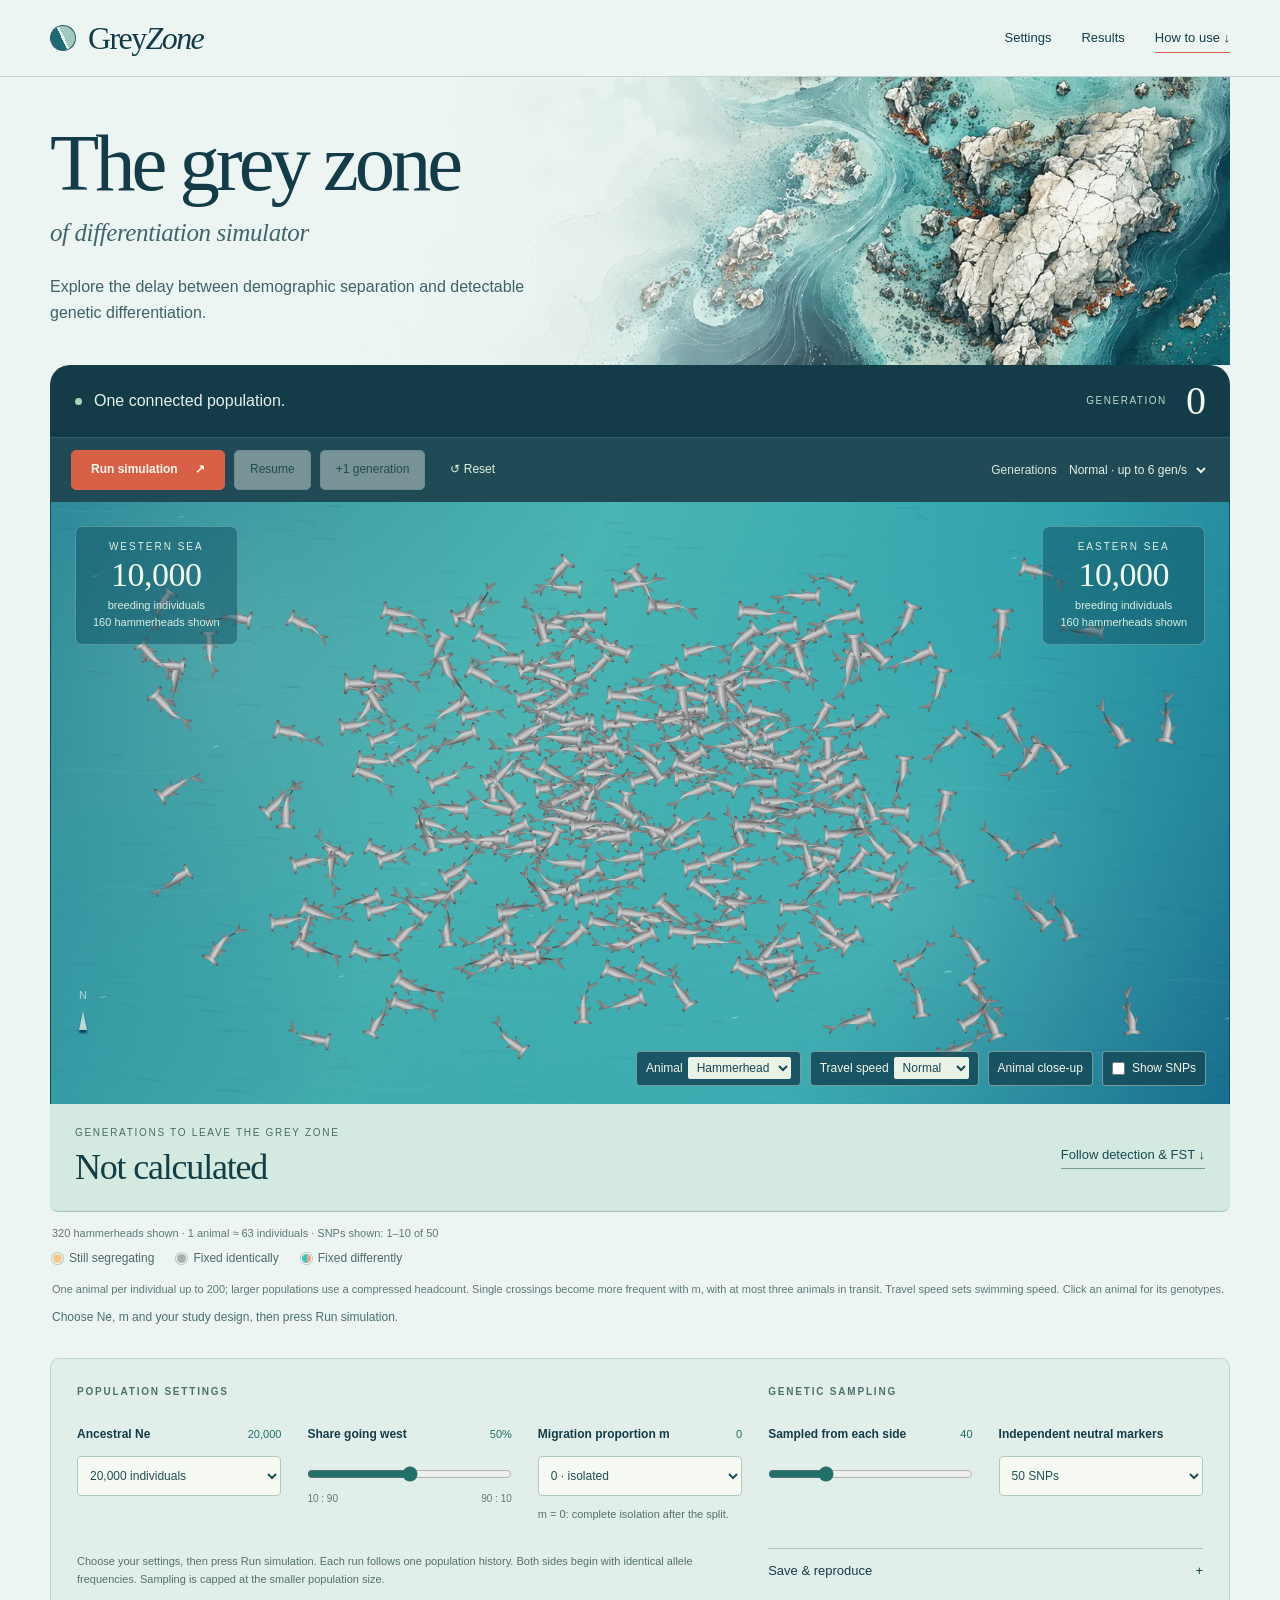
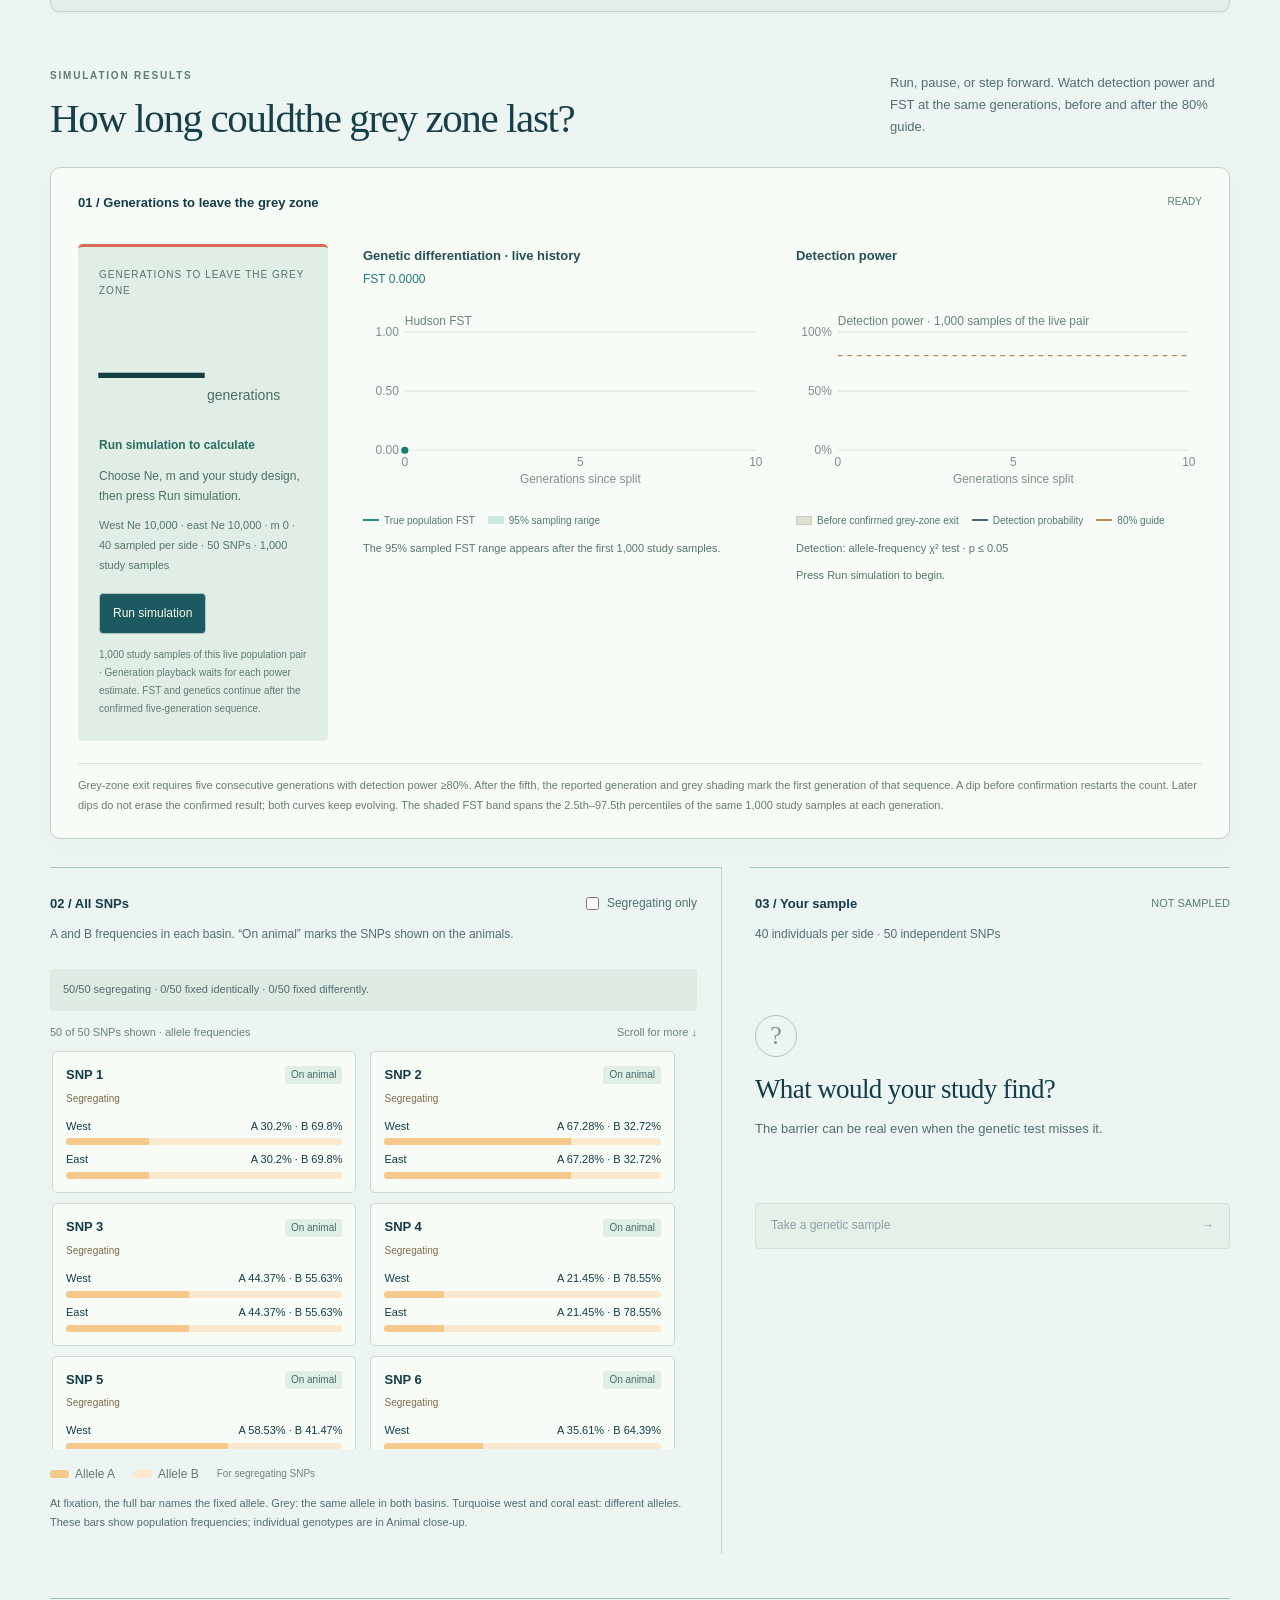
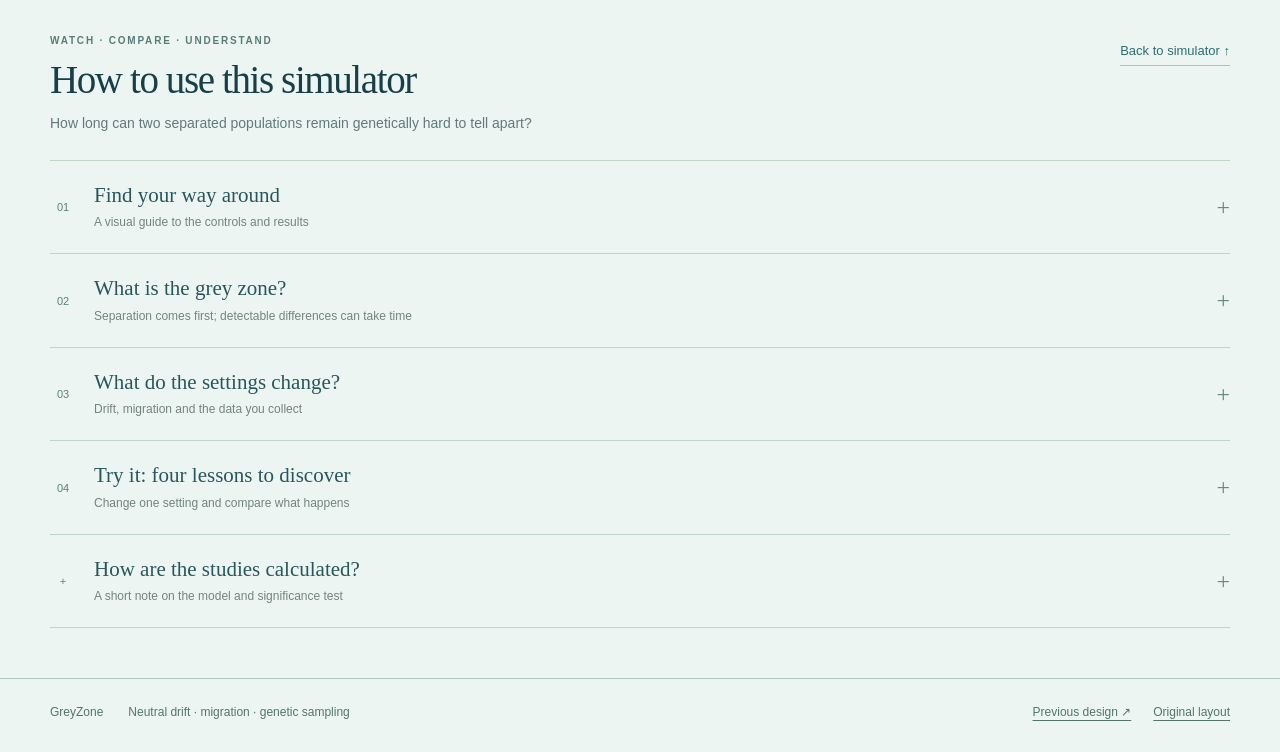
==== commit fc99aeb2: "Give GreyZone a marine atlas identity and a full-width ocean Replace the sidebar-led default with a " ====
--- a/animation/index.html
+++ b/animation/index.html
@@ -1,29 +1,25 @@
 <!doctype html>
-<html lang="en"><head><meta charset="utf-8"><meta name="viewport" content="width=device-width,initial-scale=1"><title>GreyZone | The grey zone of differentiation simulator</title><meta name="description" content="Explore genetic differentiation after a population split, with neutral drift, migration and repeated genetic sampling."><link rel="stylesheet" href="styles.css?v=observatory-24"><link id="observatory-style" rel="stylesheet" href="observatory.css?v=observatory-24"><script>if(new URLSearchParams(location.search).get("design")==="classic")document.getElementById("observatory-style").disabled=true;</script><script src="experiment-settings.js?v=observatory-24" defer></script><script src="model.js?v=first-snps-18" defer></script><script src="population-display.js?v=first-snps-18" defer></script><script src="shark-character.js?v=first-snps-18" defer></script><script src="fish-character.js?v=first-snps-18" defer></script><script src="marine-life.js?v=first-snps-18" defer></script><script src="animal-cache.js?v=first-snps-18" defer></script><script src="island-scene.js?v=first-snps-18" defer></script><script src="swim-motion.js?v=first-snps-18" defer></script><script src="ocean-scene.js?v=first-snps-18" defer></script><script src="power-result.js?v=first-snps-18" defer></script><script src="app.js?v=observatory-24" defer></script></head>
-<body><header><a class="brand" href="#">GreyZone</a><nav aria-label="Help"><a class="guide-link" href="#how-to">How to use ↓</a></nav></header>
+<html lang="en"><head><meta charset="utf-8"><meta name="viewport" content="width=device-width,initial-scale=1"><title>GreyZone | The grey zone of differentiation simulator</title><meta name="description" content="Explore genetic differentiation after a population split, with neutral drift, migration and repeated genetic sampling."><link rel="stylesheet" href="styles.css?v=atlas-25"><link id="observatory-style" rel="stylesheet" href="observatory.css?v=observatory-24"><link id="atlas-style" rel="stylesheet" href="atlas.css?v=atlas-25"><script>var design=new URLSearchParams(location.search).get("design");document.getElementById("observatory-style").disabled=design!=="observatory";document.getElementById("atlas-style").disabled=design==="classic"||design==="observatory";</script><script src="experiment-settings.js?v=observatory-24" defer></script><script src="model.js?v=first-snps-18" defer></script><script src="population-display.js?v=first-snps-18" defer></script><script src="shark-character.js?v=first-snps-18" defer></script><script src="fish-character.js?v=first-snps-18" defer></script><script src="marine-life.js?v=first-snps-18" defer></script><script src="animal-cache.js?v=first-snps-18" defer></script><script src="island-scene.js?v=first-snps-18" defer></script><script src="swim-motion.js?v=first-snps-18" defer></script><script src="ocean-scene.js?v=first-snps-18" defer></script><script src="power-result.js?v=first-snps-18" defer></script><script src="app.js?v=atlas-25" defer></script></head>
+<body><header><a class="brand" href="#" aria-label="GreyZone">Grey<span>Zone</span></a><nav aria-label="Simulator navigation"><a class="nav-settings" href="#settings">Settings</a><a class="nav-results" href="#detection-result">Results</a><a class="guide-link" href="#how-to">How to use ↓</a></nav></header>
 <main><section class="sim-intro" id="simulator"><h1><span class="title-main">The grey zone</span> <span class="title-rest">of differentiation simulator</span></h1><p>Explore the delay between demographic separation and detectable genetic differentiation.</p></section>
-<div class="experiment"><section class="world"><div class="world-head"><div><span class="live-dot"></span><span id="phase">One connected population.</span></div><span class="generation">GENERATION <strong id="generation">0</strong></span></div><div class="sea"><canvas id="scene" role="img" aria-label="An ocean seen from above, with grey sharks swimming freely. A sandy landmass can rise to separate the sea, with a coconut palm on it."></canvas><div class="pop-label left"><span>WESTERN SEA</span><strong id="n1">10,000</strong><small>breeding individuals</small><small id="shown-west"></small></div><div class="pop-label right"><span>EASTERN SEA</span><strong id="n2">10,000</strong><small>breeding individuals</small><small id="shown-east"></small></div><div id="barrier-label" class="barrier-label" hidden>THE DIVIDE</div><div id="channel-label" class="channel-label" hidden>channel open</div><div class="ocean-compass" aria-hidden="true"><span>N</span><i></i></div><div class="sea-caption"><div class="ocean-tools"><label class="travel-control">Animal <select id="shark-design" aria-label="Animal species"><option value="hammer" selected>Hammerhead</option><option value="classic">Classic shark</option><option value="turtle">Sea turtle</option><option value="surgeon">Blue tang</option><option value="tuna">Tuna</option><option value="orca">Orca</option><option value="seal">Harbour seal</option></select></label><label class="travel-control">Travel speed <select id="travel-speed" aria-label="Animal travel speed"><option value="0.6">Relaxed</option><option value="0.95" selected>Normal</option><option value="1.6">Fast</option></select></label><button id="meet-shark" type="button" class="meet-shark" aria-pressed="false">Animal close-up</button><label class="marker-toggle"><input type="checkbox" id="show-markers"> Show SNPs</label></div></div></div><div class="playbar"><button id="split" class="primary">Run simulation <span>↗</span></button><button id="play" disabled>Play</button><button id="step" disabled>+1 generation</button><button id="reset" class="quiet">↺ Reset</button><label class="speed-label">Generations <select id="speed" aria-label="Generation playback speed"><option value="1.5">Slow · up to 1.5 gen/s</option><option value="6" selected>Normal · up to 6 gen/s</option><option value="25">Fast · up to 25 gen/s</option></select></label></div><div class="detection-summary"><div><span class="duration-label">GENERATIONS TO LEAVE THE GREY ZONE</span><strong id="power-scene-time">Not calculated</strong></div><a href="#detection-result">Follow detection & FST ↓</a></div><p id="display-scale" class="scene-footnote"></p><div class="snp-colour-legend"><span><i class="snp-swatch variable"></i> Still segregating</span><span><i class="snp-swatch shared"></i> Fixed identically</span><span><i class="snp-swatch opposite"></i> Fixed differently</span></div><p class="scene-footnote">One animal per individual up to 200; larger populations use a compressed headcount. Single crossings become more frequent with m, with at most three animals in transit. Travel speed sets swimming speed. Click an animal for its genotypes.</p><p id="story" class="story" aria-live="polite">Choose Ne, m and your study design. Run simulation starts a fresh random split history and live power estimate.</p></section>
-<aside class="settings"><p class="eyebrow">POPULATION SETTINGS</p><div class="control"><label for="total">Ancestral Ne <output id="total-out"></output></label><select id="total"><option value="10">10 individuals</option><option value="20">20 individuals</option><option value="50">50 individuals</option><option value="100">100 individuals</option><option value="200">200 individuals</option><option value="500">500 individuals</option><option value="1000">1,000 individuals</option><option value="2000">2,000 individuals</option><option value="5000">5,000 individuals</option><option value="10000">10,000 individuals</option><option value="20000" selected>20,000 individuals</option><option value="50000">50,000 individuals</option><option value="100000">100,000 individuals</option><option value="200000">200,000 individuals</option><option value="500000">500,000 individuals</option></select></div><div class="control"><label for="ratio">Share going west <output id="ratio-out">50%</output></label><input id="ratio" type="range" min="10" max="90" step="10" value="50"><div class="ends"><span>10 : 90</span><span>90 : 10</span></div></div><div class="control"><label for="migration">Migration proportion m <output id="migration-out">0</output></label><select id="migration"><option value="0.000000">0 · isolated</option><option value="0.000001">0.000001 · 0.0001%</option><option value="0.000010">0.00001 · 0.001%</option><option value="0.000100">0.0001 · 0.01%</option><option value="0.001000">0.001 · 0.1%</option><option value="0.005000">0.005 · 0.5%</option><option value="0.010000">0.01 · 1%</option><option value="0.050000">0.05 · 5%</option><option value="0.100000">0.1 · 10%</option><option value="0.250000">0.25 · 25%</option><option value="0.500000">0.5 · 50%</option></select><p id="migration-note">Fraction of each population replaced by migrants per generation. 0 ≤ m &lt; 1.</p></div><div class="rule"></div><p class="eyebrow">GENETIC SAMPLING</p><div class="control"><label for="sample-size">Sampled from each side <output id="sample-out">40</output></label><input id="sample-size" type="range" min="1" max="150" step="1" value="40"></div><div class="control"><label for="loci">Independent neutral markers</label><select id="loci"><option value="1">1 SNP</option><option value="5">5 SNPs</option><option value="10">10 SNPs</option><option value="20">20 SNPs</option><option value="50" selected>50 SNPs</option><option value="100">100 SNPs</option><option value="200">200 SNPs</option><option value="500">500 SNPs</option><option value="750">750 SNPs</option><option value="1000">1,000 SNPs</option></select></div><p class="setting-note">Choose your settings, then press Run simulation. Each run follows one population history. Both sides begin with identical allele frequencies. Sampling is capped at the smaller population size.</p><details class="experiment-file" id="experiment-file"><summary>Save &amp; reproduce <span aria-hidden="true">+</span></summary><div class="experiment-file-body"><label for="random-seed">Random seed</label><div class="seed-row"><input id="random-seed" type="text" inputmode="numeric" pattern="[0-9]{1,10}" maxlength="10" aria-describedby="seed-help"><button id="new-seed" type="button">New seed</button></div><label class="seed-lock"><input id="seed-lock" type="checkbox"> Reuse this seed</label><p id="seed-help">The same seed and settings reproduce the population and power curves.</p><div class="file-actions"><button id="save-settings" type="button">Save settings ↓</button><button id="load-settings" type="button">Load settings ↑</button><button id="copy-experiment" type="button">Copy link ↗</button></div><input id="settings-file" type="file" accept=".json,application/json" hidden><p id="settings-message" role="status">Saved settings restart at generation 0.</p><a id="experiment-link" hidden>Open experiment</a></div></details></aside></div>
+<div class="experiment"><section class="world"><div class="world-head"><div><span class="live-dot"></span><span id="phase">One connected population.</span></div><span class="generation">GENERATION <strong id="generation">0</strong></span></div><div class="playbar"><button id="split" class="primary">Run simulation <span>↗</span></button><button id="play" disabled>Play</button><button id="step" disabled>+1 generation</button><button id="reset" class="quiet">↺ Reset</button><label class="speed-label">Generations <select id="speed" aria-label="Generation playback speed"><option value="1.5">Slow · up to 1.5 gen/s</option><option value="6" selected>Normal · up to 6 gen/s</option><option value="25">Fast · up to 25 gen/s</option></select></label></div><div class="sea"><canvas id="scene" role="img" aria-label="An ocean seen from above, with grey sharks swimming freely. A sandy landmass can rise to separate the sea, with a coconut palm on it."></canvas><div class="pop-label left"><span>WESTERN SEA</span><strong id="n1">10,000</strong><small>breeding individuals</small><small id="shown-west"></small></div><div class="pop-label right"><span>EASTERN SEA</span><strong id="n2">10,000</strong><small>breeding individuals</small><small id="shown-east"></small></div><div id="barrier-label" class="barrier-label" hidden>THE DIVIDE</div><div id="channel-label" class="channel-label" hidden>channel open</div><div class="ocean-compass" aria-hidden="true"><span>N</span><i></i></div><div class="sea-caption"><div class="ocean-tools"><label class="travel-control">Animal <select id="shark-design" aria-label="Animal species"><option value="hammer" selected>Hammerhead</option><option value="classic">Classic shark</option><option value="turtle">Sea turtle</option><option value="surgeon">Blue tang</option><option value="tuna">Tuna</option><option value="orca">Orca</option><option value="seal">Harbour seal</option></select></label><label class="travel-control">Travel speed <select id="travel-speed" aria-label="Animal travel speed"><option value="0.6">Relaxed</option><option value="0.95" selected>Normal</option><option value="1.6">Fast</option></select></label><button id="meet-shark" type="button" class="meet-shark" aria-pressed="false">Animal close-up</button><label class="marker-toggle"><input type="checkbox" id="show-markers"> Show SNPs</label></div></div></div><div class="detection-summary"><div><span class="duration-label">GENERATIONS TO LEAVE THE GREY ZONE</span><strong id="power-scene-time">Not calculated</strong></div><a href="#detection-result">Follow detection & FST ↓</a></div><p id="display-scale" class="scene-footnote"></p><div class="snp-colour-legend"><span><i class="snp-swatch variable"></i> Still segregating</span><span><i class="snp-swatch shared"></i> Fixed identically</span><span><i class="snp-swatch opposite"></i> Fixed differently</span></div><p class="scene-footnote">One animal per individual up to 200; larger populations use a compressed headcount. Single crossings become more frequent with m, with at most three animals in transit. Travel speed sets swimming speed. Click an animal for its genotypes.</p><p id="story" class="story" aria-live="polite">Choose Ne, m and your study design. Run simulation starts a fresh random split history and live power estimate.</p></section>
+<aside class="settings" id="settings" aria-label="Population and study settings"><p class="eyebrow">POPULATION SETTINGS</p><div class="control" data-setting="total"><label for="total">Ancestral Ne <output id="total-out"></output></label><select id="total"><option value="10">10 individuals</option><option value="20">20 individuals</option><option value="50">50 individuals</option><option value="100">100 individuals</option><option value="200">200 individuals</option><option value="500">500 individuals</option><option value="1000">1,000 individuals</option><option value="2000">2,000 individuals</option><option value="5000">5,000 individuals</option><option value="10000">10,000 individuals</option><option value="20000" selected>20,000 individuals</option><option value="50000">50,000 individuals</option><option value="100000">100,000 individuals</option><option value="200000">200,000 individuals</option><option value="500000">500,000 individuals</option></select></div><div class="control" data-setting="ratio"><label for="ratio">Share going west <output id="ratio-out">50%</output></label><input id="ratio" type="range" min="10" max="90" step="10" value="50"><div class="ends"><span>10 : 90</span><span>90 : 10</span></div></div><div class="control" data-setting="migration"><label for="migration">Migration proportion m <output id="migration-out">0</output></label><select id="migration"><option value="0.000000">0 · isolated</option><option value="0.000001">0.000001 · 0.0001%</option><option value="0.000010">0.00001 · 0.001%</option><option value="0.000100">0.0001 · 0.01%</option><option value="0.001000">0.001 · 0.1%</option><option value="0.005000">0.005 · 0.5%</option><option value="0.010000">0.01 · 1%</option><option value="0.050000">0.05 · 5%</option><option value="0.100000">0.1 · 10%</option><option value="0.250000">0.25 · 25%</option><option value="0.500000">0.5 · 50%</option></select><p id="migration-note">Fraction of each population replaced by migrants per generation. 0 ≤ m &lt; 1.</p></div><div class="rule"></div><p class="eyebrow">GENETIC SAMPLING</p><div class="control" data-setting="sample-size"><label for="sample-size">Sampled from each side <output id="sample-out">40</output></label><input id="sample-size" type="range" min="1" max="150" step="1" value="40"></div><div class="control" data-setting="loci"><label for="loci">Independent neutral markers</label><select id="loci"><option value="1">1 SNP</option><option value="5">5 SNPs</option><option value="10">10 SNPs</option><option value="20">20 SNPs</option><option value="50" selected>50 SNPs</option><option value="100">100 SNPs</option><option value="200">200 SNPs</option><option value="500">500 SNPs</option><option value="750">750 SNPs</option><option value="1000">1,000 SNPs</option></select></div><p class="setting-note">Choose your settings, then press Run simulation. Each run follows one population history. Both sides begin with identical allele frequencies. Sampling is capped at the smaller population size.</p><details class="experiment-file" id="experiment-file"><summary>Save &amp; reproduce <span aria-hidden="true">+</span></summary><div class="experiment-file-body"><label for="random-seed">Random seed</label><div class="seed-row"><input id="random-seed" type="text" inputmode="numeric" pattern="[0-9]{1,10}" maxlength="10" aria-describedby="seed-help"><button id="new-seed" type="button">New seed</button></div><label class="seed-lock"><input id="seed-lock" type="checkbox"> Reuse this seed</label><p id="seed-help">The same seed and settings reproduce the population and power curves.</p><div class="file-actions"><button id="save-settings" type="button">Save settings ↓</button><button id="load-settings" type="button">Load settings ↑</button><button id="copy-experiment" type="button">Copy link ↗</button></div><input id="settings-file" type="file" accept=".json,application/json" hidden><p id="settings-message" role="status">Saved settings restart at generation 0.</p><a id="experiment-link" hidden>Open experiment</a></div></details></aside></div>
 <section class="evidence"><div class="section-title"><div><p class="eyebrow">SIMULATION RESULTS</p><h2>How long could<br>the grey zone last?</h2></div><p>Run, pause, or step forward. Watch detection power and FST at the same generations, before and after the 80% guide.</p></div><div class="evidence-grid"><article id="detection-result" class="panel power-panel"><div class="panel-top"><h3>01 / Generations to leave the grey zone</h3><span id="power-progress" class="muted" aria-live="polite">READY</span></div><div class="power-layout"><div class="power-answer"><p class="power-kicker">GENERATIONS TO LEAVE THE GREY ZONE</p><div class="duration-number"><strong id="power-time" class="power-time" aria-live="polite">—</strong><span id="power-unit" class="power-unit">generations</span></div><p id="power-status" class="power-status" aria-live="polite">Run simulation to calculate</p><p id="power-meaning" class="power-meaning">Choose Ne, m and your study design, then press Run simulation.</p><p id="power-design" class="power-design"></p><div class="power-actions"><button id="calculate-power">Run simulation</button></div><p id="power-note" class="power-note">1,000 study samples from the live pair follow the live clock. The curve continues after detection.</p></div><div class="power-figure"><div class="figure-block"><div class="live-fst-heading"><strong>Genetic differentiation · live history</strong><span class="metric" id="fst-value">FST 0.0000</span></div><div id="fst-chart" class="chart" role="img" aria-label="Live-history FST over generations"></div><div class="fst-legend"><span><i class="fst-line-key"></i> True population FST</span><span><i class="fst-range-key"></i> 95% sampling range</span></div><p id="fst-interval" class="fst-interval"></p></div><div class="figure-block"><div class="power-figure-title">Detection power</div><div id="power-chart" class="chart" role="img" aria-label="Estimated probability of detecting differentiation across generations"></div><div class="power-legend"><span><i class="power-key grey"></i> Before confirmed grey-zone exit</span><span><i class="power-key curve"></i> Detection probability</span><span><i class="power-key target"></i> 80% guide</span></div><p class="detection-test">Detection: allele-frequency χ² test · p ≤ 0.05</p><p id="power-now" class="power-now">The live generation waits for 1,000 study samples from the same populations.</p></div></div></div><p class="power-caveat">Grey-zone exit requires five consecutive generations with detection power ≥80%. After the fifth, the reported generation and grey shading mark the first generation of that sequence. A dip before confirmation restarts the count. Later dips do not erase the confirmed result; both curves keep evolving. The shaded FST band spans the 2.5th–97.5th percentiles of the same 1,000 study samples at each generation.</p></article><article class="panel snp-panel" id="snp-panel"><div class="panel-top"><h3 id="snp-panel-title">02 / All SNPs</h3><label class="snp-filter" id="snp-filter-control"><input type="checkbox" id="segregating-only"> Segregating only</label></div><p id="snp-intro">A and B frequencies in each basin. “On animal” marks the SNPs shown on the animals.</p><p id="sorting-status" class="snp-summary" aria-live="polite"></p><div id="snp-state-summary" class="snp-aggregate" role="group" aria-label="Counts of SNP states across all selected markers" hidden><div class="snp-total" id="snp-summary-total"></div><div class="snp-state-count"><i class="state-ball segregating" aria-hidden="true"></i><div><strong id="snp-segregating-count">0</strong><span>Segregating</span><small>Variable within at least one population</small></div></div><div class="snp-state-count"><i class="state-ball opposite" aria-hidden="true"></i><div><strong id="snp-opposite-count">0</strong><span>Fixed differently</span><small>Different alleles fixed on the two sides</small></div></div><div class="snp-state-count"><i class="state-ball shared" aria-hidden="true"></i><div><strong id="snp-shared-count">0</strong><span>Fixed identically</span><small>The same allele fixed on both sides</small></div></div></div><div id="snp-details"><div class="snp-list-heading"><span id="snp-list-count"></span><span>Scroll for more ↓</span></div><div id="snp-frequencies" class="snp-grid" role="region" aria-label="Allele frequencies for all SNPs" tabindex="0"></div><p id="snp-empty" class="snp-empty" hidden>No segregating SNPs at this generation.</p><div class="frequency-key"><span><i class="frequency-swatch allele-a"></i> Allele A</span><span><i class="frequency-swatch allele-b"></i> Allele B</span><span class="frequency-key-note">For segregating SNPs</span></div><p class="snp-help">At fixation, the full bar names the fixed allele. Grey: the same allele in both basins. Turquoise west and coral east: different alleles. These bars show population frequencies; individual genotypes are in Animal close-up.</p></div></article><article class="panel sample-panel"><div class="panel-top"><h3>03 / Your sample</h3><span id="sample-generation" class="muted">NOT SAMPLED</span></div><p id="sample-description">40 individuals per side · 50 independent SNPs</p><div class="sample-result" id="sample-result"><span class="sample-icon">?</span><strong>What would your study find?</strong><p>The barrier can be real even when the genetic test misses it.</p></div><button id="take-sample" class="sample-button" disabled>Take a genetic sample <span>→</span></button><div id="sample-history" class="sample-history" aria-live="polite"></div></article></div></section>
 <section class="tutorial" id="how-to" aria-labelledby="tutorial-title">
 <div class="tutorial-heading"><div><p class="eyebrow">WATCH · COMPARE · UNDERSTAND</p><h2 id="tutorial-title">How to use this simulator</h2><p>How long can two separated populations remain genetically hard to tell apart?</p></div><a class="guide-return" href="#simulator">Back to simulator ↑</a></div>
-<details class="guide-step" open><summary><span class="guide-number" aria-hidden="true">01</span><span><strong>Find your way around</strong><small>A visual guide to the controls and results</small></span></summary>
+<details class="guide-step"><summary><span class="guide-number" aria-hidden="true">01</span><span><strong>Find your way around</strong><small>A visual guide to the controls and results</small></span></summary>
 <div class="guide-body">
 <p>Choose your settings, then press <strong>Run simulation</strong>. Land separates the population into two basins. Watch generations pass and see when genetic sampling can reliably tell the populations apart.</p>
-<div class="guide-walkthrough"><figure class="guide-screen"><a href="assets/tutorial/interface.jpg" target="_blank" rel="noopener" aria-label="Enlarge the simulator controls screenshot"><img src="assets/tutorial/interface.jpg" width="1348" height="926" loading="lazy" alt="Simulator ocean and controls, with numbered labels for settings, generation counter and playback buttons."><span class="guide-pin" style="left:78%;top:7%" aria-hidden="true">1</span><span class="guide-pin" style="left:70%;top:9%" aria-hidden="true">2</span><span class="guide-pin" style="left:4%;top:69%" aria-hidden="true">3</span></a><figcaption>Controls and ocean · click the image to enlarge</figcaption></figure>
-<ol class="guide-callouts">
-<li><strong>Set the scenario and your study.</strong> Population size, split ratio and migration are on the right; sample size and SNP count are below them.</li>
-<li><strong>Follow the generations.</strong> This counter is time since the split. Basin labels show Ne on each side.</li>
-<li><strong>Run, pause, inspect.</strong> Pause freezes the simulation. <strong>+1 generation</strong> advances once and stays paused. Changing a population or sampling setting resets the run; <strong>Run again</strong> starts another random history unless <strong>Reuse this seed</strong> is selected.</li>
-</ol></div>
-<div class="guide-walkthrough"><figure class="guide-screen"><a href="assets/tutorial/results.jpg" target="_blank" rel="noopener" aria-label="Enlarge the results screenshot"><img src="assets/tutorial/results.jpg" width="1348" height="926" loading="lazy" alt="Results from one example run, showing the detected grey-zone duration, population FST with sampling range, and detection power crossing the 80 percent guide."><span class="guide-pin" style="left:7%;top:20%" aria-hidden="true">4</span><span class="guide-pin" style="left:26%;top:13%" aria-hidden="true">5</span><span class="guide-pin" style="left:62%;top:13%" aria-hidden="true">6</span></a><figcaption>Results from one example run · your result will vary</figcaption></figure>
+<div class="guide-walkthrough"><figure class="guide-screen"><a href="assets/tutorial/settings.jpg" target="_blank" rel="noopener" aria-label="Enlarge the settings screenshot"><img src="assets/tutorial/settings.jpg" width="1348" height="926" loading="lazy" alt="Population and sampling settings in the dock underneath the ocean."><span class="guide-pin" style="left:6%;top:13%" aria-hidden="true">1</span></a><figcaption>Population and study settings · click to enlarge</figcaption></figure><ol class="guide-callouts"><li><strong>Set the scenario and your study.</strong> The dock below the ocean contains population size, split ratio, migration, sampled individuals and SNP count. The Settings link at the top takes you straight there. Save &amp; reproduce contains the seed and settings files.</li></ol></div>
+<div class="guide-walkthrough"><figure class="guide-screen"><a href="assets/tutorial/interface.jpg" target="_blank" rel="noopener" aria-label="Enlarge the ocean and playback screenshot"><img src="assets/tutorial/interface.jpg" width="1348" height="926" loading="lazy" alt="The ocean at generation 44, with playback controls above it and the grey-zone result beneath it."><span class="guide-pin" style="left:92%;top:7%" aria-hidden="true">2</span><span class="guide-pin" style="left:6%;top:14%" aria-hidden="true">3</span></a><figcaption>Ocean and playback · click to enlarge</figcaption></figure><ol class="guide-callouts" start="2"><li><strong>Follow the generations.</strong> The counter is time since the split. Basin labels show Ne on each side. The demographic state appears above the ocean.</li><li><strong>Run, pause, inspect.</strong> Pause freezes the simulation. <strong>+1 generation</strong> advances once and stays paused. Changing a population or sampling setting resets the run; <strong>Run again</strong> starts another random history unless <strong>Reuse this seed</strong> is selected.</li></ol></div>
+<div class="guide-walkthrough"><figure class="guide-screen"><a href="assets/tutorial/results.jpg" target="_blank" rel="noopener" aria-label="Enlarge the results screenshot"><img src="assets/tutorial/results.jpg" width="1348" height="926" loading="lazy" alt="Results from one example run, showing the detected grey-zone duration, population FST with sampling range, and detection power crossing the 80 percent guide."><span class="guide-pin" style="left:8%;top:26%" aria-hidden="true">4</span><span class="guide-pin" style="left:27%;top:15%" aria-hidden="true">5</span><span class="guide-pin" style="left:62%;top:15%" aria-hidden="true">6</span></a><figcaption>Results from one example run · your result will vary</figcaption></figure>
 <ol class="guide-callouts" start="4">
 <li><strong>The number to watch.</strong> Generations needed to leave the grey zone. It appears once power stays at or above 80% for <strong>five consecutive generations</strong>, and reports the first of those five. A brief crossing is not enough. The run continues afterwards.</li>
 <li><strong>How different are they?</strong> The teal line is FST in the full populations. The shaded band contains the middle 95% of sampled FST estimates: wider means a study’s estimate is less precise.</li>
 <li><strong>How reliably can we detect it?</strong> The blue line is power. The dashed line is the 80% target; the grey shading marks the time before confirmed exit.</li>
 </ol></div>
 <p><strong>Explore the genetics.</strong> Up to 100 SNPs, All SNPs shows allele frequencies in both basins. Above 100, SNP summary shows counts of segregating, differently fixed and identically fixed markers, with no individual bars. Every selected SNP is included in the calculations. Turn on <strong>Show SNPs</strong> to see the first ten on animals; click an animal for its 0, 1 or 2 copies of allele A. Gold means still variable, grey means the same allele fixed on both sides, and turquoise/coral mean different alleles fixed.</p>
-<p><strong>Save an experiment.</strong> Open <strong>Save &amp; reproduce</strong> below the settings. Save a settings file or copy a link to reopen the same history from generation 0. Select <strong>Reuse this seed</strong> to repeat it; <strong>New seed</strong> chooses a different history.</p>
+<p><strong>Save an experiment.</strong> Open <strong>Save &amp; reproduce</strong> in the settings. Save a settings file or copy a link to reopen the same history from generation 0. Select <strong>Reuse this seed</strong> to repeat it; <strong>New seed</strong> chooses a different history.</p>
 <p><strong>Try being the researcher.</strong> Pause, then click <strong>Take a genetic sample</strong> a few times. The populations stay the same, but samples can give different answers.</p>
 </div></details>
 <details class="guide-step"><summary><span class="guide-number" aria-hidden="true">02</span><span><strong>What is the grey zone?</strong><small>Separation comes first; detectable differences can take time</small></span></summary>
@@ -70,4 +66,4 @@
 <p>Each of the 1,000 studies draws the selected sample size from each basin and uses all selected SNPs. Sampled FST uses Hudson’s estimator; significance uses an approximate Pearson chi-square test of allele counts at p ≤ 0.05. This is not a permutation test of FST. Power is the fraction of significant studies. Sampling noise can give slightly negative FST estimates, and occasional significant results even at the identical starting state. Very small samples and rare alleles can make the approximate test less reliable.</p>
 <p>The FST band spans the 2.5th–97.5th percentiles of those studies. It describes sampling variation around this population history, not the range of possible evolutionary histories.</p>
 </div></details>
-</section></main><footer><span>GreyZone</span><span>Neutral drift · migration · genetic sampling</span><a id="design-switch" href="?design=classic#simulator">Previous design ↗</a></footer></body></html>
+</section></main><footer><span>GreyZone</span><span>Neutral drift · migration · genetic sampling</span><div class="design-links"><a id="design-switch" href="?design=observatory#simulator">Previous design ↗</a><a id="classic-design-link" href="?design=classic#simulator">Original layout</a></div></footer></body></html>
--- a/animation/styles.css
+++ b/animation/styles.css
@@ -71,3 +71,9 @@
 
 /* Experiment files and seed controls also work with the preserved design. */
 .experiment-file{border-top:1px solid var(--line);margin-top:20px;font-size:12px}.experiment-file>summary{display:flex;justify-content:space-between;align-items:center;cursor:pointer;list-style:none;padding:15px 0;font-weight:600}.experiment-file>summary::-webkit-details-marker{display:none}.experiment-file[open]>summary>span{transform:rotate(45deg)}.experiment-file-body>label{font-size:11px}.seed-row{display:flex;gap:6px;margin:7px 0 10px}.seed-row input{width:0;min-width:0;flex:1;border:1px solid #b8c9c5;border-radius:5px;background:#fffdf8;padding:8px;font:12px monospace;color:var(--ink)}.seed-row button,.file-actions button{padding:7px 9px;font-size:10px}.seed-lock{display:flex;align-items:center;gap:5px}.seed-lock input{accent-color:var(--ink);margin:0}.experiment-file-body p{font-size:10px;line-height:1.6;color:var(--muted);margin:9px 0}.file-actions{display:flex;flex-wrap:wrap;gap:6px}.file-actions button:first-child{background:var(--ink);color:white}.experiment-file input[hidden],#experiment-link[hidden]{display:none}#experiment-link{font-size:10px;overflow-wrap:anywhere;color:var(--ink)}#settings-message{min-height:3.2em}#design-switch{color:inherit;text-underline-offset:4px;white-space:nowrap}.power-figure-title{font-size:13px;font-weight:600;color:#31575c;margin:17px 0 0}.figure-block{min-width:0}@media(max-width:720px){.experiment-file{grid-column:1/-1}footer{flex-wrap:wrap}}
+
+/* Preserve the older ocean/control order when viewing an earlier design. */
+.world{display:flex;flex-direction:column}.world>*{order:4}.world-head{order:0}.sea{order:1}.playbar{order:2}.detection-summary{order:3}header nav{display:flex;align-items:center;gap:22px}header .nav-settings,header .nav-results{font-size:12px;color:inherit;text-decoration:none}header .brand span{font:inherit;color:inherit;letter-spacing:inherit;margin:0}.design-links{display:flex;gap:18px;flex-wrap:wrap}.design-links a{color:inherit;font-size:11px;text-underline-offset:4px}.nav-settings:hover,.nav-results:hover{text-decoration:underline}
+header .brand span{display:inline}.nav-settings:focus-visible,.nav-results:focus-visible{outline:3px solid #c77548;outline-offset:4px}
+
+.guide-callouts[start="2"]{counter-reset:callout 1}
--- a/animation/observatory.css
+++ b/animation/observatory.css
@@ -92,3 +92,5 @@
 @media(max-width:760px){header,main,footer{padding-left:18px;padding-right:18px}header{height:66px}.brand{font-size:23px}.brand::before{width:25px;height:25px;font-size:23px}.sim-intro{display:block;padding:27px 0 25px}.sim-intro h1{font-size:49px;letter-spacing:-2px}.title-rest{font-size:.46em;letter-spacing:-.5px;margin-top:8px}.sim-intro p{margin-top:17px;max-width:450px;font-size:12px}.experiment{display:flex;flex-direction:column;gap:28px}.world{width:100%}.sea{height:470px}.world-head{padding:13px 14px;min-height:63px;font-size:11px;gap:10px}.generation strong{font-size:25px}.generation{font-size:8px;letter-spacing:.3px}.world-head>div{line-height:1.5}.live-dot{margin-right:6px}.playbar{padding:12px 10px}.playbar button{padding:9px 10px;font-size:10px}.playbar .speed-label{flex-basis:auto;margin-left:auto}.speed-label select{max-width:167px}.detection-summary{padding:17px 14px;gap:13px}.detection-summary #power-scene-time{font-size:26px}.duration-label{font-size:8px}.detection-summary a{font-size:10px}.settings{display:grid;grid-template-columns:1fr 1fr;gap:0 22px;width:100%;border-left:0;border-top:2px solid var(--ink);padding:21px 0 0}.settings>.eyebrow,.settings>.rule,.setting-note,.experiment-file{grid-column:1/-1}.settings .control{margin-bottom:21px}.settings .rule{margin:3px 0 19px}.settings .setting-note{font-size:10px}.experiment-file{margin-top:18px}.experiment-file-body{max-width:440px}.seed-row input{font-size:13px}.file-actions button,.seed-row button{padding:9px 12px;font-size:11px}.evidence{padding-top:37px}.section-title{display:block}.section-title h2{font-size:30px;max-width:400px}.section-title>p{max-width:450px;margin-top:15px}.evidence-grid{grid-template-columns:1fr;gap:20px}.power-panel{grid-column:auto}.panel-top{gap:16px;align-items:start}.power-panel .panel-top{display:block}.power-panel .muted{text-align:left;display:block;margin-top:7px;max-width:none}.power-layout{margin-top:17px}.power-answer .duration-number{float:none;margin:0}.power-status{margin-top:15px}.power-figure{grid-template-columns:1fr;gap:27px;padding-top:3px}.power-panel .chart{height:auto;aspect-ratio:340/155}.power-panel .chart text{font-size:9px}.power-figure-title,.live-fst-heading{min-height:0}.power-legend,.fst-legend{font-size:10px}.snp-panel{border-right:0;padding-right:0}.sample-panel{padding-left:0}.snp-grid{grid-template-columns:repeat(2,minmax(0,1fr));gap:0 17px}.sample-result{height:200px}.sample-result strong{font-size:25px}.tutorial-heading{gap:16px}.tutorial-heading h2{font-size:29px}.guide-step>summary{gap:12px;padding:19px 0}.guide-step>summary strong{font-size:14px}.guide-step>summary small{font-size:10px}.guide-body{padding:0 0 24px;font-size:13px}.guide-number{flex-basis:22px}.guide-screen{margin-top:18px}.guide-terms,.guide-experiments{grid-template-columns:1fr}.scene-footnote{font-size:9px}.story{font-size:10px;padding-top:10px}footer{flex-wrap:wrap;gap:14px 25px}footer>span:nth-child(2){order:3;flex-basis:100%}#design-switch{margin-left:auto}}
 @media(max-width:420px){.sim-intro h1{font-size:44px}.sea{height:440px}.playbar .speed-label{flex-basis:100%;margin:3px 0 0}.pop-label{min-width:96px}.pop-label.left{left:11px}.pop-label.right{right:11px}.pop-label span{font-size:8px;letter-spacing:1px}.sea-caption{left:11px;right:11px;bottom:12px}.ocean-tools{gap:5px}.travel-control,.marker-toggle,.meet-shark{font-size:9px;padding:5px}.travel-control select{font-size:9px}.snp-grid{grid-template-columns:1fr}.detection-summary{align-items:start}.detection-summary a{margin-top:3px}}
 @media(prefers-reduced-motion:reduce){button{transition:none}}
+/* Keep the uninterrupted wordmark when using the atlas page's shared header. */
+header .brand{gap:0}header .brand::before{margin-right:12px}
--- a/animation/atlas.css
+++ b/animation/atlas.css
@@ -0,0 +1,90 @@
+/* GreyZone's marine atlas identity. All artwork is decorative; the canvas model is unchanged. */
+:root{--paper:#edf5f3;--ink:#143c48;--muted:#526d72;--line:#c1d6d1;--teal:#198f8a;--coral:#d86046;--font:'Avenir Next','Segoe UI',Arial,sans-serif;--serif:Georgia,'Times New Roman',serif}
+html{scroll-padding-top:24px}body{background:var(--paper);color:var(--ink);font:15px/1.6 var(--font);-webkit-font-smoothing:antialiased}
+header,main,footer{max-width:1550px;padding-left:50px;padding-right:50px}
+header{height:77px;border-bottom:1px solid var(--line);position:relative;z-index:1}
+.brand{font:32px/1 var(--serif);letter-spacing:-1.6px;display:inline-flex;align-items:center;gap:0;text-decoration:none;color:var(--ink)}
+header .brand span{font:italic 32px/1 var(--serif);letter-spacing:-1.6px;color:var(--ink)}
+.brand::before{content:'';display:block;width:24px;height:24px;border:1px solid #315c65;border-radius:50%;margin-right:12px;background:linear-gradient(90deg,#1c6c75 45%,transparent 45%,transparent 55%,#9fc9be 55%);transform:rotate(-25deg)}
+header nav{gap:30px}.guide-link,header .nav-settings,header .nav-results{font:13px/1.5 var(--font);text-decoration:none;color:var(--ink);padding:5px 0;border:0}.guide-link{border-bottom:1px solid var(--coral)}
+.guide-link:hover,header .nav-settings:hover,header .nav-results:hover{color:#ab452e;text-decoration:none}
+.sim-intro{position:relative;isolation:isolate;min-height:288px;padding:45px 0 36px;background:url('assets/atlas/marine-chart.webp') right 42%/auto 770px no-repeat;overflow:hidden}
+.sim-intro::after{content:'';position:absolute;z-index:-1;inset:0;background:linear-gradient(90deg,var(--paper) 0%,#edf5f3eb 31%,#edf5f366 53%,transparent 75%);pointer-events:none}
+.sim-intro h1{font:400 clamp(54px,6.3vw,91px)/1.02 var(--serif);letter-spacing:-4px;margin:0 0 24px;position:relative;max-width:850px}
+.title-main{display:block}.title-rest{display:block;font:italic 25px/1.35 var(--serif);letter-spacing:-.4px;margin-top:12px;color:#3f656b}
+.sim-intro p{font:16px/1.65 var(--font);color:#3f6167;max-width:475px;margin:0;position:relative}
+.experiment{display:block;position:relative}
+.world{border:0;border-radius:22px 22px 4px 4px;background:transparent;box-shadow:none;overflow:visible}
+.world-head{order:0;min-height:72px;padding:13px 25px;background:var(--ink);color:#e8f2eb;border-radius:20px 20px 0 0;gap:25px}
+.world-head>div{font-size:16px;line-height:1.5;letter-spacing:0;color:#e6f1ec;display:flex;align-items:center}
+.live-dot{flex-shrink:0;width:7px;height:7px;background:#a8d6bf;margin-right:12px}
+.generation{font:10px/1.4 var(--font);letter-spacing:1.5px;color:#c0d9d4;white-space:nowrap}
+.generation strong{font:400 40px/1 var(--serif);letter-spacing:-1px;color:#f4f9f1;vertical-align:middle;margin-left:15px;font-variant-numeric:tabular-nums}
+.playbar{order:1;padding:12px 21px;background:#204b56;gap:9px;margin:0;border-top:1px solid #638a8b4d;align-items:center}
+button{border-radius:5px;font-weight:500;font-family:var(--font);transition:background .15s;border-color:#a9c5bd}
+.playbar button{font-size:12px;min-height:40px;padding:9px 15px;background:#f0f7ee;color:#214d54;border:1px solid #d2e7db}
+.playbar .primary{background:var(--coral);border-color:var(--coral);color:#fff8ef;font-weight:600;padding-left:19px;padding-right:19px;border-radius:5px}
+.playbar .primary:hover{background:#bb4b33}.playbar .quiet{background:transparent;border-color:transparent;color:#e0efdf}.playbar button[aria-pressed=true]{background:#b9d7c9;border-color:#b9d7c9}
+.playbar button:disabled{opacity:.42;cursor:default}
+.speed-label{margin-left:auto;color:#d7e9df;font-size:12px}.speed-label select{font-size:12px;color:#e7f1e6;background:#204b56;border:0;max-width:210px;padding:5px}
+.sea{order:2;height:clamp(490px,47vw,670px);background:#1f8a9c;border-left:1px solid #164853;border-right:1px solid #164853;overflow:hidden;border-radius:0}
+/* Labels are readable; they do not alter the accepted animals or their movement. */
+.pop-label{top:24px;padding:12px 17px;border:1px solid #c0e4dc55;border-radius:7px;background:#0e4f607d;min-width:150px;color:#f1f5e9;text-shadow:none;backdrop-filter:none}
+.pop-label.left{left:24px}.pop-label.right{right:24px}.pop-label span{font:10px/1.5 var(--font);letter-spacing:2px;color:#def0e3}.pop-label strong{font:34px/1.25 var(--serif);letter-spacing:-.5px;color:#f3f7e9}.pop-label small{font:11px/1.6 var(--font);color:#dceee2}
+.barrier-label{font-size:12px}.channel-label{font-size:12px;background:#154957bd;color:#ecf4e7;padding:4px 10px}
+.sea-caption{left:23px;right:23px;bottom:18px}.ocean-tools{gap:9px;flex-wrap:wrap}
+.travel-control,.marker-toggle,.meet-shark{font-size:12px;border-radius:4px;min-height:35px;border:1px solid #adcebe99;background:#164e5eea;color:#f4f7e9;padding:5px 9px}
+.travel-control select{font-size:12px;background:#eaf3e8;color:#164651;border-radius:2px;padding:3px 5px}.meet-shark:hover,.meet-shark[aria-pressed=true]{background:#d7e8d6;color:#214e55}
+.ocean-compass{bottom:74px;font-size:11px;left:28px}
+.detection-summary{order:3;display:flex;align-items:center;justify-content:space-between;gap:24px;margin:0;padding:21px 25px;background:#d4e9df;border:0;border-bottom:1px solid #a4c4b8;border-radius:0 0 8px 8px;min-height:108px}
+.duration-label{font:10px/1.6 var(--font);letter-spacing:1.7px;color:#466d65;margin-bottom:6px}
+.detection-summary #power-scene-time{font:400 36px/1.15 var(--serif);letter-spacing:-1.2px;color:#123e45}
+.detection-summary a{font:13px/1.5 var(--font);color:#164b53;text-decoration:none;white-space:nowrap;border-bottom:1px solid #779e90;padding-bottom:3px}
+.scene-footnote{font-size:11px;line-height:1.65;padding:12px 2px 0;color:#5c7877}.snp-colour-legend{margin:7px 2px 0;gap:10px 22px;font-size:12px;color:#4e6b6b}.snp-swatch{width:11px;height:11px}.story{font:12px/1.65 var(--font);padding:10px 2px 0;min-height:32px;color:#4a6f71;margin:0}
+/* A horizontal dock puts the numerical experiment underneath the ocean. */
+.settings{margin-top:28px;display:grid;grid-template-columns:repeat(5,minmax(0,1fr));gap:9px 26px;padding:25px 26px 12px;background:#e2eeea;border:1px solid #bfd6cc;border-radius:9px;align-items:start;box-shadow:0 2px 0 #c0d8ce33}
+.settings>.eyebrow{font:600 10px/1.5 var(--font);letter-spacing:1.8px;color:#4c716c;margin:0 0 12px}
+.settings>.eyebrow:first-child{grid-column:1/4;grid-row:1}.settings>.eyebrow:nth-of-type(2){grid-column:4/6;grid-row:1}
+.settings>.control{grid-row:2;min-width:0;margin:0}.control[data-setting=total]{grid-column:1}.control[data-setting=ratio]{grid-column:2}.control[data-setting=migration]{grid-column:3}.control[data-setting=sample-size]{grid-column:4}.control[data-setting=loci]{grid-column:5}
+.settings>.rule{display:none}.control label{font-size:12px;line-height:1.5;font-weight:600;min-height:28px;gap:5px;margin-bottom:8px}.control output{font:11px var(--font);color:#236f6a;font-variant-numeric:tabular-nums}
+.control select{font:12px/1.5 var(--font);width:100%;min-height:40px;padding:7px 8px;border-radius:4px;border-color:#acc9bc;background:#f6faf2;color:#204f53}
+input[type=range]{height:20px;accent-color:#236f6a;margin:8px 0 7px}.ends{font-size:10px;color:#5d7b70}
+.control p,.setting-note{font-size:11px;line-height:1.65;color:#54716c;margin-top:9px}
+.settings>.setting-note{grid-column:1/4;grid-row:3;max-width:690px;margin:20px 0 11px}
+.experiment-file{grid-column:4/6;grid-row:3;border-top:1px solid #aac7b8;margin-top:16px;min-width:0}.experiment-file>summary{padding:12px 0;font-size:13px;font-weight:500}.experiment-file-body>label{font-size:12px}.seed-row input{background:#f9fcf5;font-size:13px;padding:9px}.seed-row button,.file-actions button{font-size:12px;padding:8px 11px}.experiment-file-body p{font-size:11px}.seed-lock{font-size:12px;gap:7px}.file-actions button:first-child{background:#1a5660}#settings-message{font-size:11px;min-height:2em}
+/* Results are a chart spread, with one visibly dominant scientific result. */
+.evidence{padding:56px 0 44px}.section-title{align-items:center;gap:35px;margin-bottom:25px}.eyebrow{font:600 10px/1.5 var(--font);letter-spacing:1.8px;color:#5a7c75;margin-bottom:12px}
+h2,.tutorial-heading h2{font:400 41px/1.13 var(--serif);letter-spacing:-1.4px;color:#163f48}.section-title h2{margin:0}.section-title h2 br{display:none}.section-title>p{max-width:340px;font-size:13px;line-height:1.7;margin:0}
+.evidence-grid{grid-template-columns:1.4fr 1fr;gap:28px}.panel{border:0;border-radius:0;background:transparent;border-top:1px solid #a9c7bb;padding:23px 0;box-shadow:none;min-width:0}
+.panel-top{gap:20px;min-height:25px}.panel h3{font:600 13px/1.5 var(--font);letter-spacing:0}.panel .muted{font:11px/1.6 var(--font);letter-spacing:0;color:#5c7e77}
+.power-panel{grid-column:1/-1;background:#f8fcf7;border:1px solid #bed4c9;border-radius:10px;padding:25px 27px 23px;box-shadow:0 7px 24px #234b4e08}
+.power-panel .panel-top{align-items:start}.power-panel .muted{font-size:10px;line-height:1.7;max-width:380px;text-align:right;min-height:1.7em}
+.power-layout{grid-template-columns:250px minmax(0,1fr);gap:35px;align-items:start;margin-top:25px}
+.power-answer{padding:20px 21px 23px;background:#e0eee6;border-radius:5px;align-self:stretch;position:relative;border-top:3px solid #d56d50}
+.power-kicker{font:10px/1.6 var(--font);letter-spacing:1px;color:#537568;margin:0 0 15px}
+.duration-number{gap:9px}.duration-number .power-time{font:400 105px/.98 var(--serif);letter-spacing:-6px;color:#133f45}
+.duration-number .power-time.small{font:400 31px/1.17 var(--serif);letter-spacing:-.7px;margin:2px 0 0}.power-unit{font:14px var(--font);color:#496e63}
+.power-status{font:600 12px/1.65 var(--font);color:#2b6d62;margin-top:19px}.power-meaning{font-size:12px;line-height:1.7;color:#4d6f66;margin:10px 0}.power-design{font-size:11px;line-height:1.8;color:#55756a;margin-bottom:17px}
+.power-actions button{font-size:12px;padding:10px 13px;background:#1c5960;border-radius:4px;color:#f9fbef}.power-note{font-size:10px;line-height:1.8;color:#607c6f;margin-top:12px}
+.power-figure{display:grid;grid-template-columns:1fr 1fr;gap:27px;min-width:0;padding-top:2px;align-items:start}.figure-block{min-width:0}
+.live-fst-heading{display:block;font-size:13px;line-height:1.55;color:#254f55;min-height:49px}.live-fst-heading strong{font-weight:600;display:block}.metric{display:inline-block;font-size:12px;background:transparent;border-radius:0;padding:4px 0;color:#237b76;white-space:nowrap}
+.power-figure-title{font:600 13px/1.5 var(--font);margin:0;min-height:49px;color:#254f55}.power-panel .chart{height:auto;aspect-ratio:340/160;margin:9px 0 0}.power-panel .chart text{font-size:10px}
+.fst-legend,.power-legend{font:10px/1.7 var(--font);gap:8px 13px;justify-content:flex-start;margin:10px 0;color:#54786b}.fst-interval,.power-now,.detection-test{font:11px/1.7 var(--font);margin:8px 0 0;color:#55766c;min-height:0;text-align:left}
+.power-panel>.power-caveat{font-size:11px;line-height:1.8;border-color:#d3e1d7;margin-top:22px;color:#657d71}
+.snp-panel{padding-right:24px;border-right:1px solid #c2d8ce}.panel>p{font-size:12px;line-height:1.7}.snp-filter{font-size:12px}
+.snp-panel>.snp-summary{background:#deebe3;border-radius:4px;padding:11px 13px;font-size:11px;line-height:1.8}.snp-grid{gap:10px 14px;max-height:400px}
+.snp-card{border:1px solid #c7dcd0;border-radius:5px;background:#f8fcf6;padding:13px}.snp-card-heading strong{font-size:13px}.snp-dot-badge{background:#e1eee3;border-radius:3px;font-size:10px}.snp-card .snp-state{font-size:10px;margin:5px 0 10px}.snp-frequency-row{font-size:11px}.snp-frequency-row b{font-size:11px}.snp-frequency-bar{height:7px}.snp-list-heading{font-size:11px}.frequency-key,.snp-help{font-size:12px}
+.snp-state-count{border:0;border-bottom:1px solid #c5d9cd;border-radius:0;background:transparent;gap:23px;padding:18px 4px}.snp-state-count strong{font:400 37px/1 var(--serif);color:#275c5c;letter-spacing:-1px}.snp-state-count span{font-size:13px}.snp-state-count small{font-size:11px}.snp-total{font-size:12px}.state-ball{height:25px;flex-basis:25px;box-shadow:none}.snp-aggregate{gap:0}
+.sample-panel{padding-left:5px}.sample-result{height:235px;align-items:flex-start;text-align:left;padding:12px 0}.sample-result strong{font:400 27px/1.2 var(--serif);letter-spacing:-.6px}.sample-icon{border-radius:50%;font:26px var(--serif);width:42px;height:42px;border-color:#abc8b7;margin-bottom:16px}.sample-result p{font-size:13px;line-height:1.75;max-width:370px;margin-top:12px}.sample-button{font-size:12px;padding:12px 15px;background:#dbeadc;border-color:#aec9b8;border-radius:4px}.sample-history{font-size:11px;line-height:1.8}
+/* Tutorial stays on the page, but opens only when the reader wants it. */
+.tutorial{border-top:1px solid #9ebfaf;padding:34px 0 50px}.tutorial-heading{margin-bottom:25px;align-items:start}.tutorial-heading h2{font-size:39px;margin-bottom:10px}.tutorial-heading p:last-child{font-size:14px}.guide-return{font-size:13px;color:#2b6f6d;text-decoration:none;border-bottom:1px solid #abc5b7}
+.guide-step{border:0;border-bottom:1px solid #bfd5c8;border-radius:0;background:transparent;margin:0}.guide-step:first-of-type{border-top:1px solid #bfd5c8}.guide-step>summary{padding:21px 0;gap:18px}.guide-step[open]>summary{background:transparent}.guide-step>summary strong{font:400 21px/1.3 var(--serif);color:#28575b}.guide-step>summary small{font-size:12px;margin-top:4px}.guide-step>summary::after{font:24px var(--serif)}.guide-number{border:0;border-radius:0;background:transparent!important;flex-basis:26px;font:11px var(--font);color:#5c8273;height:auto}
+.guide-body{font:14px/1.85 var(--font);padding:0 16px 25px 44px;color:#52726a}.guide-screen>a{border-radius:5px}.guide-terms>div{border-color:#9bbb9f}.guide-terms dt{font-size:14px}.guide-body .guide-takeaway{background:#dfece0;border-radius:4px}.guide-parameters{font-size:13px}.guide-parameters thead th{background:#deecdf}.guide-experiments{gap:0 25px}.guide-experiments li{border:0;border-top:1px solid #bfd5c8;border-radius:0;background:transparent;padding:20px 0}.guide-experiments h3{font:600 14px var(--font)}
+footer{padding-top:24px;padding-bottom:30px;border-top:1px solid #abc7b8;gap:25px;flex-wrap:wrap;color:#54756b;font-size:12px}.design-links a{font-size:12px}.design-links{margin-left:auto;gap:22px}#simulator,#settings,#detection-result,#how-to{scroll-margin-top:25px}
+@media(min-width:1600px){.sea{height:670px}.sim-intro{padding-top:52px;min-height:318px}.power-layout{grid-template-columns:280px minmax(0,1fr)}}
+@media(max-width:1150px){header,main,footer{padding-left:32px;padding-right:32px}.sim-intro{min-height:270px;background-size:auto 700px}.sim-intro h1{font-size:70px}.sim-intro p{max-width:460px}.settings{gap:8px 18px;padding:23px 21px 12px}.control label{font-size:11px}.control select{font-size:11px}.control output{font-size:10px}.sea{height:560px}.power-layout{grid-template-columns:220px minmax(0,1fr);gap:23px}.power-figure{gap:20px}.power-answer{padding:18px}.power-figure-title,.live-fst-heading{min-height:68px}}
+@media(max-width:900px){.settings{grid-template-columns:repeat(6,minmax(0,1fr));gap:8px 23px}.settings>.eyebrow:first-child{grid-column:1/-1;grid-row:1}.settings>.control[data-setting=total]{grid-column:1/3;grid-row:2}.settings>.control[data-setting=ratio]{grid-column:3/5;grid-row:2}.settings>.control[data-setting=migration]{grid-column:5/7;grid-row:2}.settings>.eyebrow:nth-of-type(2){grid-column:1/5;grid-row:3;margin-top:16px}.settings>.control[data-setting=sample-size]{grid-column:1/3;grid-row:4}.settings>.control[data-setting=loci]{grid-column:3/5;grid-row:4}.experiment-file{grid-column:5/7;grid-row:3/6;margin-top:16px}.settings>.setting-note{grid-column:1/5;grid-row:5;margin-top:10px}.control label{font-size:12px}.control select{font-size:12px}.control output{font-size:11px}.power-layout{grid-template-columns:1fr}.power-answer{display:grid;grid-template-columns:1fr 1.8fr;gap:5px 25px}.power-kicker{grid-column:1/-1;margin-bottom:4px}.duration-number{grid-column:1;grid-row:2/5;align-content:start}.power-status{grid-column:2;margin:0}.power-meaning,.power-design{grid-column:2;margin:0}.power-actions,.power-note{grid-column:1/-1}.power-figure-title,.live-fst-heading{min-height:50px}.section-title h2{font-size:35px}.section-title>p{max-width:300px}.sim-intro{background-position:calc(100% + 180px) 40%}.sim-intro::after{background:linear-gradient(90deg,var(--paper),#edf5f3d9 45%,#edf5f344 75%,transparent)}.sea{height:535px}.pop-label{min-width:130px}.pop-label strong{font-size:29px}.pop-label small{font-size:10px}.duration-number .power-time.small{font-size:30px}}
+@media(max-width:720px){header,main,footer{padding-left:18px;padding-right:18px}header{height:68px}.brand,header .brand span{font-size:29px;letter-spacing:-1.4px}.brand::before{width:20px;height:20px;margin-right:9px}header nav{gap:17px}header .nav-results{display:none}header .nav-settings,.guide-link{font-size:11px}.sim-intro{padding:29px 0 26px;min-height:275px;background-size:auto 550px;background-position:calc(100% + 190px) 32%}.sim-intro::after{background:linear-gradient(90deg,#edf5f3f2,#edf5f3d4 45%,#edf5f366 76%,#edf5f333)}.sim-intro h1{font-size:59px;letter-spacing:-3px;margin-bottom:21px;max-width:360px}.title-rest{font-size:20px;margin-top:12px;max-width:245px;line-height:1.3}.sim-intro p{font-size:13px;line-height:1.7;max-width:310px}.world-head{padding:14px 15px;min-height:82px;border-radius:13px 13px 0 0;gap:14px}.world-head>div{font-size:14px;line-height:1.6;max-width:65%}.live-dot{margin-right:7px;width:6px;height:6px}.generation{font-size:8px;letter-spacing:.7px;display:flex;flex-direction:column;align-items:flex-end;gap:4px}.generation strong{font-size:34px;margin-left:0}.playbar{padding:11px 11px;gap:6px}.playbar button{padding:8px 10px;font-size:11px;min-height:37px}.playbar .primary{padding:8px 12px}.speed-label{margin-left:0;font-size:11px;flex-basis:100%;padding-top:1px}.speed-label select{font-size:11px;max-width:205px}.sea{height:465px}.pop-label{top:15px;min-width:107px;padding:9px 10px;border-radius:5px}.pop-label.left{left:13px}.pop-label.right{right:13px}.pop-label span{font-size:8px;letter-spacing:1.2px}.pop-label strong{font-size:25px}.pop-label small{font-size:9px;line-height:1.6}.ocean-tools{gap:6px}.sea-caption{left:12px;right:12px;bottom:13px}.travel-control,.marker-toggle,.meet-shark{font-size:10px;min-height:31px;padding:4px 6px}.travel-control select{font-size:10px}.ocean-compass{left:18px;bottom:82px}.detection-summary{padding:19px 17px;gap:15px;min-height:114px;align-items:start}.duration-label{font-size:9px;letter-spacing:1px;max-width:230px}.detection-summary #power-scene-time{font-size:30px;letter-spacing:-.8px}.detection-summary a{font-size:11px;white-space:normal;max-width:97px;margin-top:4px}.scene-footnote{font-size:10px}.snp-colour-legend{font-size:10px;gap:7px 13px}.story{font-size:11px;min-height:40px}.settings{display:grid;grid-template-columns:1fr 1fr;gap:9px 19px;padding:21px 17px 15px;margin-top:25px}.settings>.eyebrow:first-child{grid-column:1/-1;grid-row:1}.settings>.control[data-setting=total]{grid-column:1;grid-row:2}.settings>.control[data-setting=ratio]{grid-column:2;grid-row:2}.settings>.control[data-setting=migration]{grid-column:1/-1;grid-row:3;margin:10px 0 8px}.settings>.eyebrow:nth-of-type(2){grid-column:1/-1;grid-row:4;margin:7px 0 9px}.settings>.control[data-setting=sample-size]{grid-column:1;grid-row:5}.settings>.control[data-setting=loci]{grid-column:2;grid-row:5}.settings>.setting-note{grid-column:1/-1;grid-row:6;font-size:11px;margin:12px 0 0}.experiment-file{grid-column:1/-1;grid-row:7;margin-top:9px}.control label{font-size:12px;min-height:35px;align-items:start;line-height:1.4;gap:5px}.control select{font-size:12px}.control output{font-size:11px}.control p{font-size:11px}.experiment-file-body p{font-size:11px}.seed-row input{font-size:14px}.file-actions button,.seed-row button{font-size:12px}.evidence{padding-top:39px}.section-title{display:block}.section-title h2{font-size:34px;max-width:350px}.section-title>p{font-size:13px;margin-top:15px;max-width:none}.evidence-grid{grid-template-columns:1fr;gap:22px}.panel-top{gap:12px;align-items:start}.panel h3{font-size:13px}.panel .muted{font-size:10px}.power-panel{grid-column:auto;padding:20px 16px}.power-panel .panel-top{display:block}.power-panel .muted{text-align:left;display:block;margin-top:8px;font-size:10px}.power-layout{grid-template-columns:1fr;gap:27px;margin-top:18px}.power-answer{display:block;padding:20px}.duration-number .power-time{font-size:98px}.duration-number .power-time.small{font-size:32px}.power-kicker{margin-bottom:12px}.power-status{margin-top:18px}.power-meaning{margin-top:12px}.power-design{margin:12px 0 16px}.power-actions button{font-size:12px}.power-note{font-size:10px}.power-figure{grid-template-columns:1fr;gap:29px}.power-figure-title,.live-fst-heading{min-height:0}.power-panel .chart{height:auto;aspect-ratio:340/155}.fst-legend,.power-legend{font-size:10px}.fst-interval,.power-now,.detection-test{font-size:11px}.power-panel>.power-caveat{font-size:11px}.snp-panel{padding-right:0;border-right:0}.snp-grid{grid-template-columns:1fr 1fr;gap:10px}.snp-card{padding:11px}.snp-card-heading strong{font-size:12px}.snp-dot-badge{font-size:8px}.snp-frequency-row b{font-size:10px}.sample-panel{padding-left:0}.sample-result{height:230px}.tutorial-heading h2{font-size:33px}.tutorial-heading p:last-child{font-size:13px}.guide-return{font-size:12px}.guide-step>summary{gap:13px;padding:19px 0}.guide-step>summary strong{font-size:20px}.guide-step>summary small{font-size:11px}.guide-body{padding:0 0 23px;font-size:13px;line-height:1.85}.guide-terms,.guide-experiments{grid-template-columns:1fr}.guide-parameters{font-size:12px}.guide-parameters th,.guide-parameters td{padding:11px 7px}.guide-number{flex-basis:22px}.design-links{margin-left:0;gap:19px}footer{font-size:11px;gap:13px 20px;padding-bottom:25px}.design-links a{font-size:11px}}
+@media(max-width:420px){header nav{gap:12px}.sim-intro h1{font-size:54px}.title-rest{font-size:19px}.sim-intro{background-position:calc(100% + 200px) 32%}.sea{height:445px}.playbar .quiet{padding-left:4px;padding-right:4px}.playbar button{padding-left:8px;padding-right:8px}.playbar .primary{padding-left:10px;padding-right:10px}.snp-grid{grid-template-columns:1fr}.control label{font-size:11px}.control select{font-size:11px}.detection-summary #power-scene-time{font-size:27px}}
+@media(prefers-reduced-motion:reduce){html{scroll-behavior:auto}button{transition:none}}
+@media(max-width:420px){.playbar .primary span{display:none}.playbar .quiet{padding-left:3px;padding-right:3px}.sim-intro p{max-width:300px}}
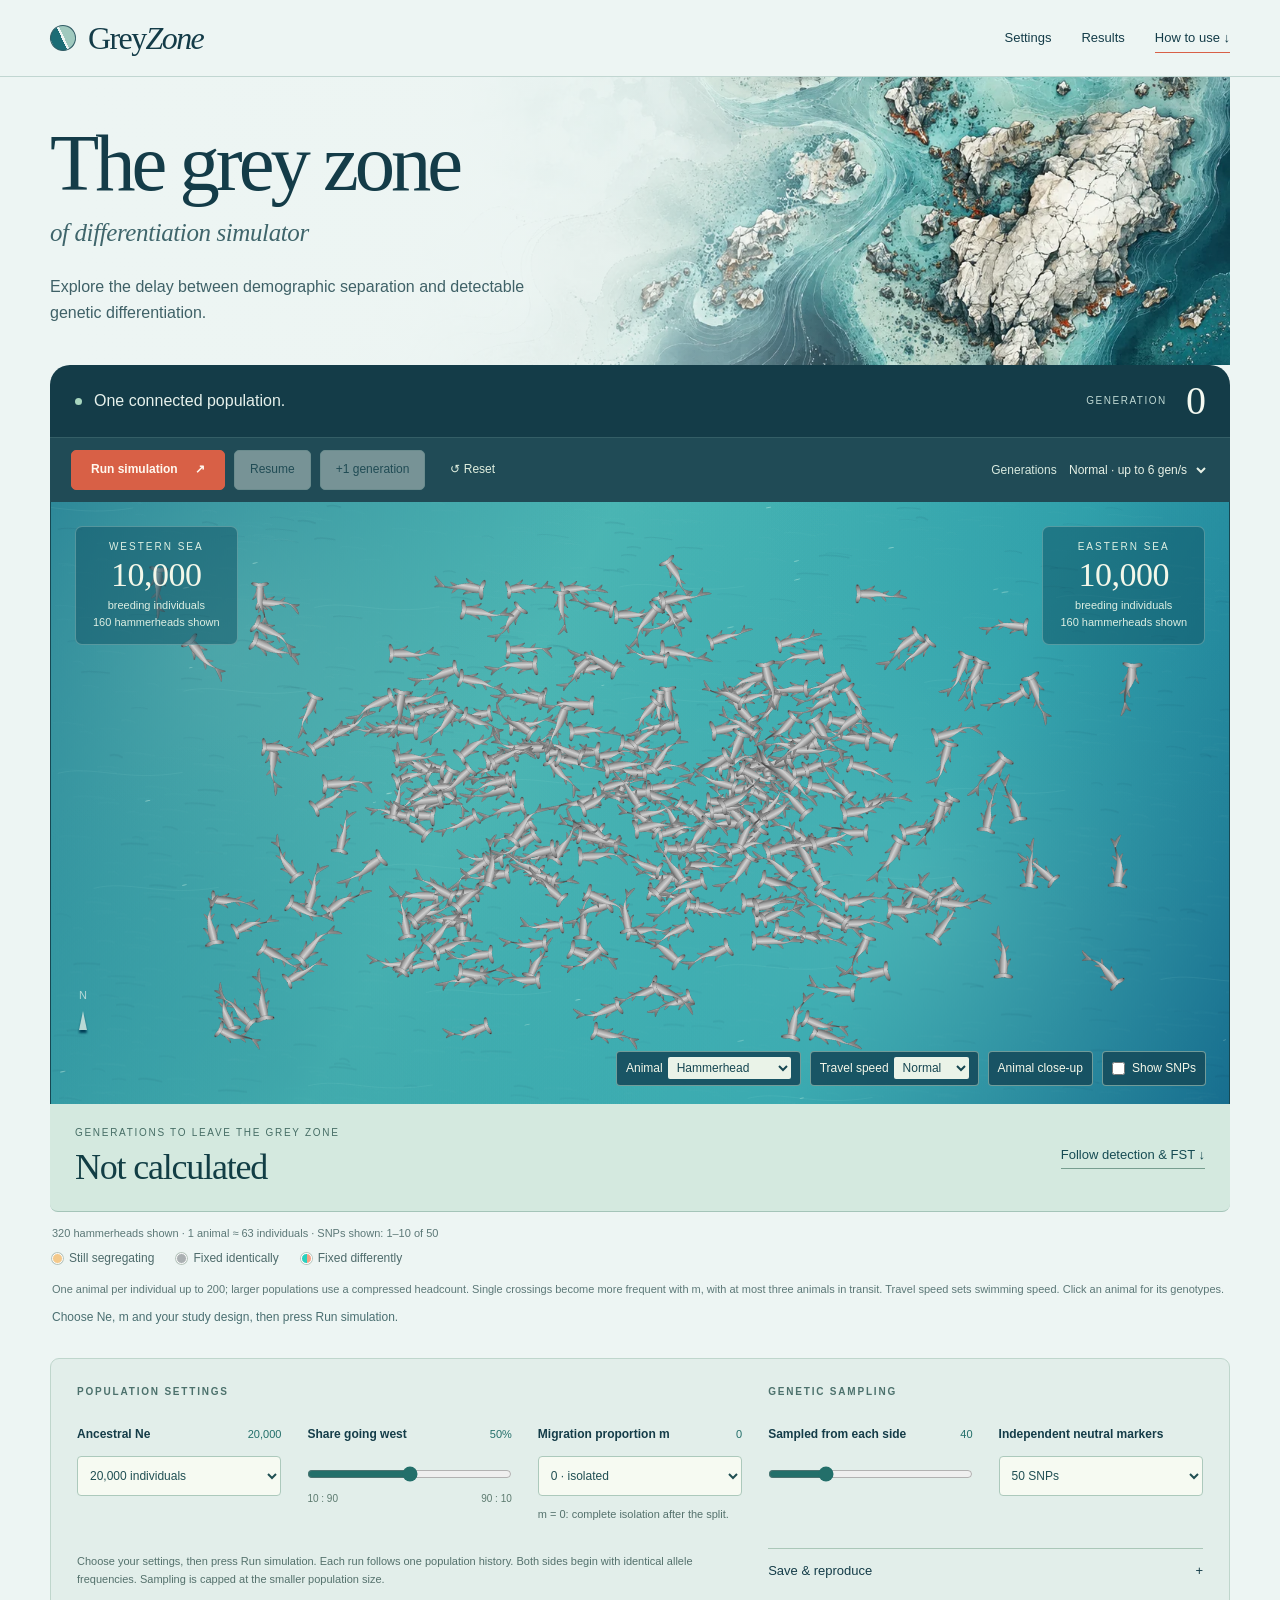
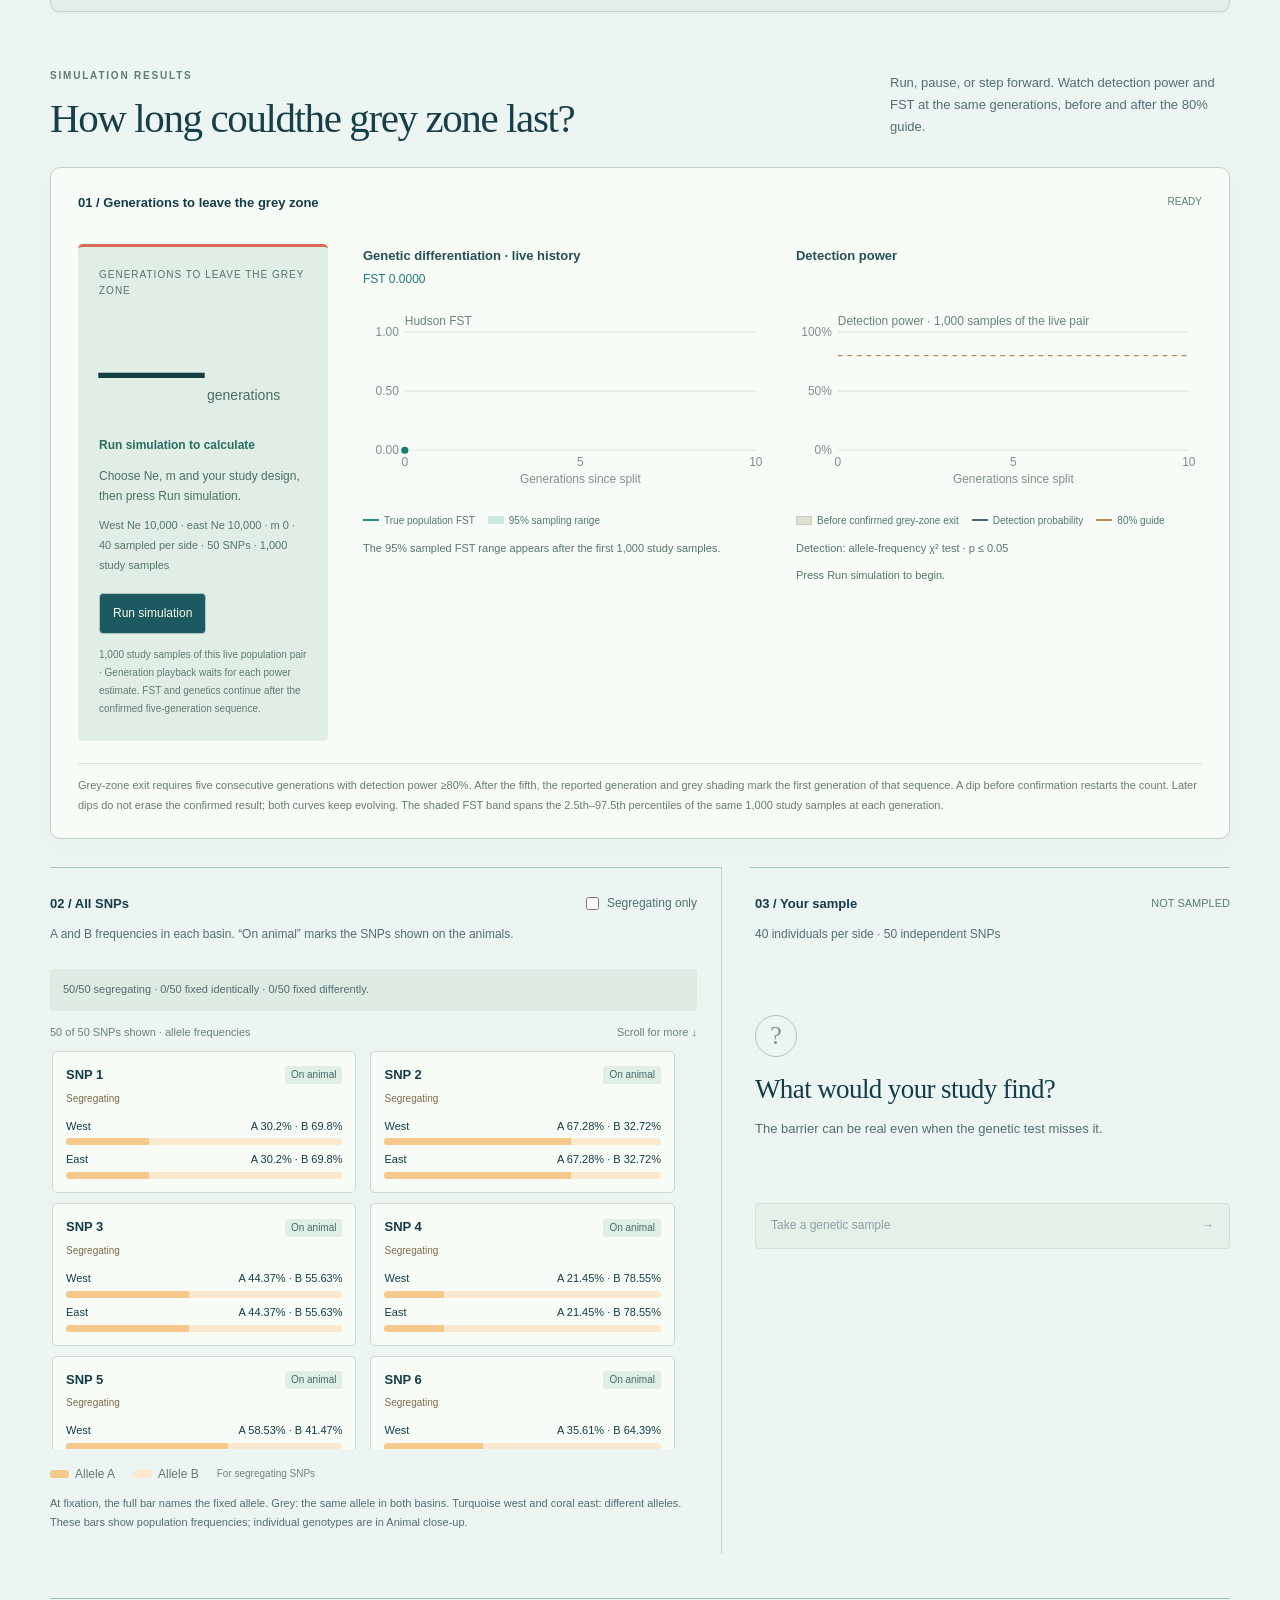
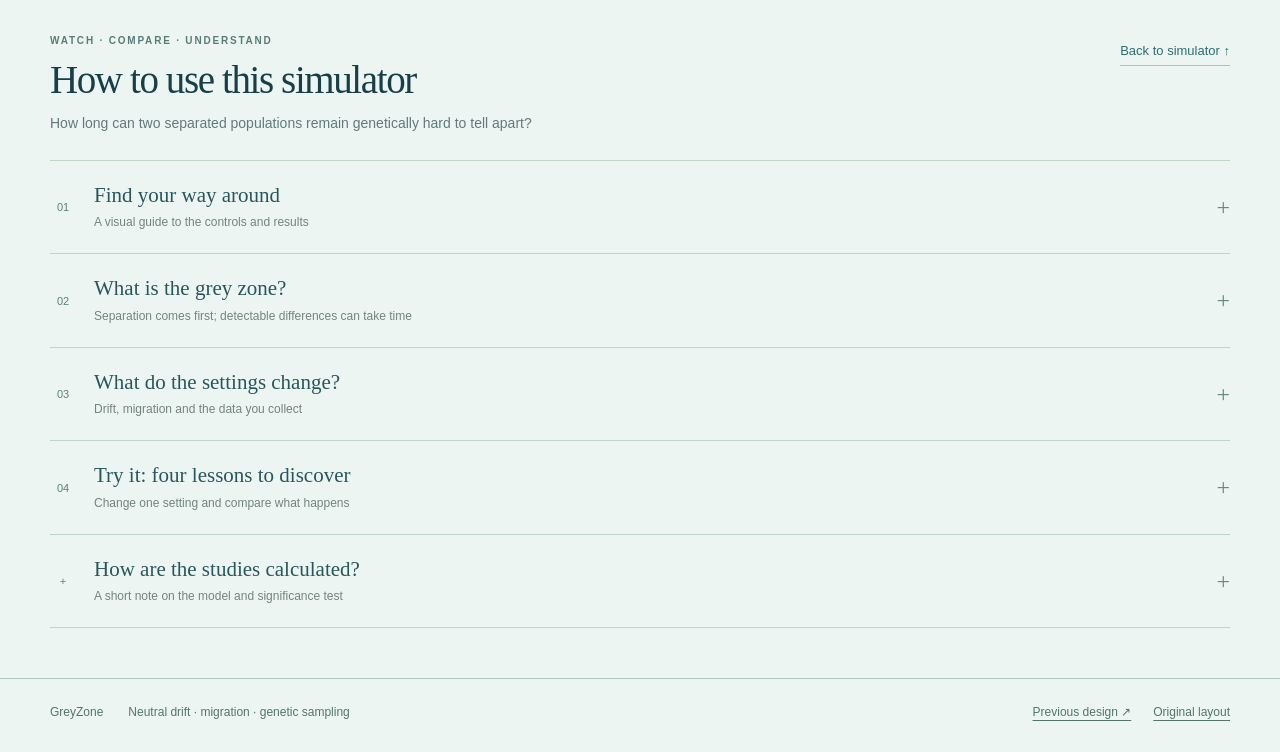
==== commit ce935c16: "Add distinct humpback whale and harbour porpoise animals Add curved-spine cetacean silhouettes with " ====
--- a/animation/index.html
+++ b/animation/index.html
@@ -1,8 +1,8 @@
 <!doctype html>
-<html lang="en"><head><meta charset="utf-8"><meta name="viewport" content="width=device-width,initial-scale=1"><title>GreyZone | The grey zone of differentiation simulator</title><meta name="description" content="Explore genetic differentiation after a population split, with neutral drift, migration and repeated genetic sampling."><link rel="stylesheet" href="styles.css?v=atlas-25"><link id="observatory-style" rel="stylesheet" href="observatory.css?v=observatory-24"><link id="atlas-style" rel="stylesheet" href="atlas.css?v=atlas-25"><script>var design=new URLSearchParams(location.search).get("design");document.getElementById("observatory-style").disabled=design!=="observatory";document.getElementById("atlas-style").disabled=design==="classic"||design==="observatory";</script><script src="experiment-settings.js?v=observatory-24" defer></script><script src="model.js?v=first-snps-18" defer></script><script src="population-display.js?v=first-snps-18" defer></script><script src="shark-character.js?v=first-snps-18" defer></script><script src="fish-character.js?v=first-snps-18" defer></script><script src="marine-life.js?v=first-snps-18" defer></script><script src="animal-cache.js?v=first-snps-18" defer></script><script src="island-scene.js?v=first-snps-18" defer></script><script src="swim-motion.js?v=first-snps-18" defer></script><script src="ocean-scene.js?v=first-snps-18" defer></script><script src="power-result.js?v=first-snps-18" defer></script><script src="app.js?v=atlas-25" defer></script></head>
+<html lang="en"><head><meta charset="utf-8"><meta name="viewport" content="width=device-width,initial-scale=1"><title>GreyZone | The grey zone of differentiation simulator</title><meta name="description" content="Explore genetic differentiation after a population split, with neutral drift, migration and repeated genetic sampling."><link rel="stylesheet" href="styles.css?v=atlas-25"><link id="observatory-style" rel="stylesheet" href="observatory.css?v=observatory-24"><link id="atlas-style" rel="stylesheet" href="atlas.css?v=atlas-25"><script>var design=new URLSearchParams(location.search).get("design");document.getElementById("observatory-style").disabled=design!=="observatory";document.getElementById("atlas-style").disabled=design==="classic"||design==="observatory";</script><script src="experiment-settings.js?v=cetaceans-26" defer></script><script src="model.js?v=first-snps-18" defer></script><script src="population-display.js?v=first-snps-18" defer></script><script src="shark-character.js?v=first-snps-18" defer></script><script src="fish-character.js?v=first-snps-18" defer></script><script src="cetacean-character.js?v=cetaceans-26" defer></script><script src="marine-life.js?v=cetaceans-26" defer></script><script src="animal-cache.js?v=cetaceans-26" defer></script><script src="island-scene.js?v=first-snps-18" defer></script><script src="swim-motion.js?v=first-snps-18" defer></script><script src="ocean-scene.js?v=first-snps-18" defer></script><script src="power-result.js?v=first-snps-18" defer></script><script src="app.js?v=cetaceans-26" defer></script></head>
 <body><header><a class="brand" href="#" aria-label="GreyZone">Grey<span>Zone</span></a><nav aria-label="Simulator navigation"><a class="nav-settings" href="#settings">Settings</a><a class="nav-results" href="#detection-result">Results</a><a class="guide-link" href="#how-to">How to use ↓</a></nav></header>
 <main><section class="sim-intro" id="simulator"><h1><span class="title-main">The grey zone</span> <span class="title-rest">of differentiation simulator</span></h1><p>Explore the delay between demographic separation and detectable genetic differentiation.</p></section>
-<div class="experiment"><section class="world"><div class="world-head"><div><span class="live-dot"></span><span id="phase">One connected population.</span></div><span class="generation">GENERATION <strong id="generation">0</strong></span></div><div class="playbar"><button id="split" class="primary">Run simulation <span>↗</span></button><button id="play" disabled>Play</button><button id="step" disabled>+1 generation</button><button id="reset" class="quiet">↺ Reset</button><label class="speed-label">Generations <select id="speed" aria-label="Generation playback speed"><option value="1.5">Slow · up to 1.5 gen/s</option><option value="6" selected>Normal · up to 6 gen/s</option><option value="25">Fast · up to 25 gen/s</option></select></label></div><div class="sea"><canvas id="scene" role="img" aria-label="An ocean seen from above, with grey sharks swimming freely. A sandy landmass can rise to separate the sea, with a coconut palm on it."></canvas><div class="pop-label left"><span>WESTERN SEA</span><strong id="n1">10,000</strong><small>breeding individuals</small><small id="shown-west"></small></div><div class="pop-label right"><span>EASTERN SEA</span><strong id="n2">10,000</strong><small>breeding individuals</small><small id="shown-east"></small></div><div id="barrier-label" class="barrier-label" hidden>THE DIVIDE</div><div id="channel-label" class="channel-label" hidden>channel open</div><div class="ocean-compass" aria-hidden="true"><span>N</span><i></i></div><div class="sea-caption"><div class="ocean-tools"><label class="travel-control">Animal <select id="shark-design" aria-label="Animal species"><option value="hammer" selected>Hammerhead</option><option value="classic">Classic shark</option><option value="turtle">Sea turtle</option><option value="surgeon">Blue tang</option><option value="tuna">Tuna</option><option value="orca">Orca</option><option value="seal">Harbour seal</option></select></label><label class="travel-control">Travel speed <select id="travel-speed" aria-label="Animal travel speed"><option value="0.6">Relaxed</option><option value="0.95" selected>Normal</option><option value="1.6">Fast</option></select></label><button id="meet-shark" type="button" class="meet-shark" aria-pressed="false">Animal close-up</button><label class="marker-toggle"><input type="checkbox" id="show-markers"> Show SNPs</label></div></div></div><div class="detection-summary"><div><span class="duration-label">GENERATIONS TO LEAVE THE GREY ZONE</span><strong id="power-scene-time">Not calculated</strong></div><a href="#detection-result">Follow detection & FST ↓</a></div><p id="display-scale" class="scene-footnote"></p><div class="snp-colour-legend"><span><i class="snp-swatch variable"></i> Still segregating</span><span><i class="snp-swatch shared"></i> Fixed identically</span><span><i class="snp-swatch opposite"></i> Fixed differently</span></div><p class="scene-footnote">One animal per individual up to 200; larger populations use a compressed headcount. Single crossings become more frequent with m, with at most three animals in transit. Travel speed sets swimming speed. Click an animal for its genotypes.</p><p id="story" class="story" aria-live="polite">Choose Ne, m and your study design. Run simulation starts a fresh random split history and live power estimate.</p></section>
+<div class="experiment"><section class="world"><div class="world-head"><div><span class="live-dot"></span><span id="phase">One connected population.</span></div><span class="generation">GENERATION <strong id="generation">0</strong></span></div><div class="playbar"><button id="split" class="primary">Run simulation <span>↗</span></button><button id="play" disabled>Play</button><button id="step" disabled>+1 generation</button><button id="reset" class="quiet">↺ Reset</button><label class="speed-label">Generations <select id="speed" aria-label="Generation playback speed"><option value="1.5">Slow · up to 1.5 gen/s</option><option value="6" selected>Normal · up to 6 gen/s</option><option value="25">Fast · up to 25 gen/s</option></select></label></div><div class="sea"><canvas id="scene" role="img" aria-label="An ocean seen from above, with grey sharks swimming freely. A sandy landmass can rise to separate the sea, with a coconut palm on it."></canvas><div class="pop-label left"><span>WESTERN SEA</span><strong id="n1">10,000</strong><small>breeding individuals</small><small id="shown-west"></small></div><div class="pop-label right"><span>EASTERN SEA</span><strong id="n2">10,000</strong><small>breeding individuals</small><small id="shown-east"></small></div><div id="barrier-label" class="barrier-label" hidden>THE DIVIDE</div><div id="channel-label" class="channel-label" hidden>channel open</div><div class="ocean-compass" aria-hidden="true"><span>N</span><i></i></div><div class="sea-caption"><div class="ocean-tools"><label class="travel-control">Animal <select id="shark-design" aria-label="Animal species"><option value="hammer" selected>Hammerhead</option><option value="classic">Classic shark</option><option value="turtle">Sea turtle</option><option value="surgeon">Blue tang</option><option value="tuna">Tuna</option><option value="orca">Orca</option><option value="whale">Humpback whale</option><option value="porpoise">Harbour porpoise</option><option value="seal">Harbour seal</option></select></label><label class="travel-control">Travel speed <select id="travel-speed" aria-label="Animal travel speed"><option value="0.6">Relaxed</option><option value="0.95" selected>Normal</option><option value="1.6">Fast</option></select></label><button id="meet-shark" type="button" class="meet-shark" aria-pressed="false">Animal close-up</button><label class="marker-toggle"><input type="checkbox" id="show-markers"> Show SNPs</label></div></div></div><div class="detection-summary"><div><span class="duration-label">GENERATIONS TO LEAVE THE GREY ZONE</span><strong id="power-scene-time">Not calculated</strong></div><a href="#detection-result">Follow detection & FST ↓</a></div><p id="display-scale" class="scene-footnote"></p><div class="snp-colour-legend"><span><i class="snp-swatch variable"></i> Still segregating</span><span><i class="snp-swatch shared"></i> Fixed identically</span><span><i class="snp-swatch opposite"></i> Fixed differently</span></div><p class="scene-footnote">One animal per individual up to 200; larger populations use a compressed headcount. Single crossings become more frequent with m, with at most three animals in transit. Travel speed sets swimming speed. Click an animal for its genotypes.</p><p id="story" class="story" aria-live="polite">Choose Ne, m and your study design. Run simulation starts a fresh random split history and live power estimate.</p></section>
 <aside class="settings" id="settings" aria-label="Population and study settings"><p class="eyebrow">POPULATION SETTINGS</p><div class="control" data-setting="total"><label for="total">Ancestral Ne <output id="total-out"></output></label><select id="total"><option value="10">10 individuals</option><option value="20">20 individuals</option><option value="50">50 individuals</option><option value="100">100 individuals</option><option value="200">200 individuals</option><option value="500">500 individuals</option><option value="1000">1,000 individuals</option><option value="2000">2,000 individuals</option><option value="5000">5,000 individuals</option><option value="10000">10,000 individuals</option><option value="20000" selected>20,000 individuals</option><option value="50000">50,000 individuals</option><option value="100000">100,000 individuals</option><option value="200000">200,000 individuals</option><option value="500000">500,000 individuals</option></select></div><div class="control" data-setting="ratio"><label for="ratio">Share going west <output id="ratio-out">50%</output></label><input id="ratio" type="range" min="10" max="90" step="10" value="50"><div class="ends"><span>10 : 90</span><span>90 : 10</span></div></div><div class="control" data-setting="migration"><label for="migration">Migration proportion m <output id="migration-out">0</output></label><select id="migration"><option value="0.000000">0 · isolated</option><option value="0.000001">0.000001 · 0.0001%</option><option value="0.000010">0.00001 · 0.001%</option><option value="0.000100">0.0001 · 0.01%</option><option value="0.001000">0.001 · 0.1%</option><option value="0.005000">0.005 · 0.5%</option><option value="0.010000">0.01 · 1%</option><option value="0.050000">0.05 · 5%</option><option value="0.100000">0.1 · 10%</option><option value="0.250000">0.25 · 25%</option><option value="0.500000">0.5 · 50%</option></select><p id="migration-note">Fraction of each population replaced by migrants per generation. 0 ≤ m &lt; 1.</p></div><div class="rule"></div><p class="eyebrow">GENETIC SAMPLING</p><div class="control" data-setting="sample-size"><label for="sample-size">Sampled from each side <output id="sample-out">40</output></label><input id="sample-size" type="range" min="1" max="150" step="1" value="40"></div><div class="control" data-setting="loci"><label for="loci">Independent neutral markers</label><select id="loci"><option value="1">1 SNP</option><option value="5">5 SNPs</option><option value="10">10 SNPs</option><option value="20">20 SNPs</option><option value="50" selected>50 SNPs</option><option value="100">100 SNPs</option><option value="200">200 SNPs</option><option value="500">500 SNPs</option><option value="750">750 SNPs</option><option value="1000">1,000 SNPs</option></select></div><p class="setting-note">Choose your settings, then press Run simulation. Each run follows one population history. Both sides begin with identical allele frequencies. Sampling is capped at the smaller population size.</p><details class="experiment-file" id="experiment-file"><summary>Save &amp; reproduce <span aria-hidden="true">+</span></summary><div class="experiment-file-body"><label for="random-seed">Random seed</label><div class="seed-row"><input id="random-seed" type="text" inputmode="numeric" pattern="[0-9]{1,10}" maxlength="10" aria-describedby="seed-help"><button id="new-seed" type="button">New seed</button></div><label class="seed-lock"><input id="seed-lock" type="checkbox"> Reuse this seed</label><p id="seed-help">The same seed and settings reproduce the population and power curves.</p><div class="file-actions"><button id="save-settings" type="button">Save settings ↓</button><button id="load-settings" type="button">Load settings ↑</button><button id="copy-experiment" type="button">Copy link ↗</button></div><input id="settings-file" type="file" accept=".json,application/json" hidden><p id="settings-message" role="status">Saved settings restart at generation 0.</p><a id="experiment-link" hidden>Open experiment</a></div></details></aside></div>
 <section class="evidence"><div class="section-title"><div><p class="eyebrow">SIMULATION RESULTS</p><h2>How long could<br>the grey zone last?</h2></div><p>Run, pause, or step forward. Watch detection power and FST at the same generations, before and after the 80% guide.</p></div><div class="evidence-grid"><article id="detection-result" class="panel power-panel"><div class="panel-top"><h3>01 / Generations to leave the grey zone</h3><span id="power-progress" class="muted" aria-live="polite">READY</span></div><div class="power-layout"><div class="power-answer"><p class="power-kicker">GENERATIONS TO LEAVE THE GREY ZONE</p><div class="duration-number"><strong id="power-time" class="power-time" aria-live="polite">—</strong><span id="power-unit" class="power-unit">generations</span></div><p id="power-status" class="power-status" aria-live="polite">Run simulation to calculate</p><p id="power-meaning" class="power-meaning">Choose Ne, m and your study design, then press Run simulation.</p><p id="power-design" class="power-design"></p><div class="power-actions"><button id="calculate-power">Run simulation</button></div><p id="power-note" class="power-note">1,000 study samples from the live pair follow the live clock. The curve continues after detection.</p></div><div class="power-figure"><div class="figure-block"><div class="live-fst-heading"><strong>Genetic differentiation · live history</strong><span class="metric" id="fst-value">FST 0.0000</span></div><div id="fst-chart" class="chart" role="img" aria-label="Live-history FST over generations"></div><div class="fst-legend"><span><i class="fst-line-key"></i> True population FST</span><span><i class="fst-range-key"></i> 95% sampling range</span></div><p id="fst-interval" class="fst-interval"></p></div><div class="figure-block"><div class="power-figure-title">Detection power</div><div id="power-chart" class="chart" role="img" aria-label="Estimated probability of detecting differentiation across generations"></div><div class="power-legend"><span><i class="power-key grey"></i> Before confirmed grey-zone exit</span><span><i class="power-key curve"></i> Detection probability</span><span><i class="power-key target"></i> 80% guide</span></div><p class="detection-test">Detection: allele-frequency χ² test · p ≤ 0.05</p><p id="power-now" class="power-now">The live generation waits for 1,000 study samples from the same populations.</p></div></div></div><p class="power-caveat">Grey-zone exit requires five consecutive generations with detection power ≥80%. After the fifth, the reported generation and grey shading mark the first generation of that sequence. A dip before confirmation restarts the count. Later dips do not erase the confirmed result; both curves keep evolving. The shaded FST band spans the 2.5th–97.5th percentiles of the same 1,000 study samples at each generation.</p></article><article class="panel snp-panel" id="snp-panel"><div class="panel-top"><h3 id="snp-panel-title">02 / All SNPs</h3><label class="snp-filter" id="snp-filter-control"><input type="checkbox" id="segregating-only"> Segregating only</label></div><p id="snp-intro">A and B frequencies in each basin. “On animal” marks the SNPs shown on the animals.</p><p id="sorting-status" class="snp-summary" aria-live="polite"></p><div id="snp-state-summary" class="snp-aggregate" role="group" aria-label="Counts of SNP states across all selected markers" hidden><div class="snp-total" id="snp-summary-total"></div><div class="snp-state-count"><i class="state-ball segregating" aria-hidden="true"></i><div><strong id="snp-segregating-count">0</strong><span>Segregating</span><small>Variable within at least one population</small></div></div><div class="snp-state-count"><i class="state-ball opposite" aria-hidden="true"></i><div><strong id="snp-opposite-count">0</strong><span>Fixed differently</span><small>Different alleles fixed on the two sides</small></div></div><div class="snp-state-count"><i class="state-ball shared" aria-hidden="true"></i><div><strong id="snp-shared-count">0</strong><span>Fixed identically</span><small>The same allele fixed on both sides</small></div></div></div><div id="snp-details"><div class="snp-list-heading"><span id="snp-list-count"></span><span>Scroll for more ↓</span></div><div id="snp-frequencies" class="snp-grid" role="region" aria-label="Allele frequencies for all SNPs" tabindex="0"></div><p id="snp-empty" class="snp-empty" hidden>No segregating SNPs at this generation.</p><div class="frequency-key"><span><i class="frequency-swatch allele-a"></i> Allele A</span><span><i class="frequency-swatch allele-b"></i> Allele B</span><span class="frequency-key-note">For segregating SNPs</span></div><p class="snp-help">At fixation, the full bar names the fixed allele. Grey: the same allele in both basins. Turquoise west and coral east: different alleles. These bars show population frequencies; individual genotypes are in Animal close-up.</p></div></article><article class="panel sample-panel"><div class="panel-top"><h3>03 / Your sample</h3><span id="sample-generation" class="muted">NOT SAMPLED</span></div><p id="sample-description">40 individuals per side · 50 independent SNPs</p><div class="sample-result" id="sample-result"><span class="sample-icon">?</span><strong>What would your study find?</strong><p>The barrier can be real even when the genetic test misses it.</p></div><button id="take-sample" class="sample-button" disabled>Take a genetic sample <span>→</span></button><div id="sample-history" class="sample-history" aria-live="polite"></div></article></div></section>
 <section class="tutorial" id="how-to" aria-labelledby="tutorial-title">
@@ -10,9 +10,9 @@
 <details class="guide-step"><summary><span class="guide-number" aria-hidden="true">01</span><span><strong>Find your way around</strong><small>A visual guide to the controls and results</small></span></summary>
 <div class="guide-body">
 <p>Choose your settings, then press <strong>Run simulation</strong>. Land separates the population into two basins. Watch generations pass and see when genetic sampling can reliably tell the populations apart.</p>
-<div class="guide-walkthrough"><figure class="guide-screen"><a href="assets/tutorial/settings.jpg" target="_blank" rel="noopener" aria-label="Enlarge the settings screenshot"><img src="assets/tutorial/settings.jpg" width="1348" height="926" loading="lazy" alt="Population and sampling settings in the dock underneath the ocean."><span class="guide-pin" style="left:6%;top:13%" aria-hidden="true">1</span></a><figcaption>Population and study settings · click to enlarge</figcaption></figure><ol class="guide-callouts"><li><strong>Set the scenario and your study.</strong> The dock below the ocean contains population size, split ratio, migration, sampled individuals and SNP count. The Settings link at the top takes you straight there. Save &amp; reproduce contains the seed and settings files.</li></ol></div>
-<div class="guide-walkthrough"><figure class="guide-screen"><a href="assets/tutorial/interface.jpg" target="_blank" rel="noopener" aria-label="Enlarge the ocean and playback screenshot"><img src="assets/tutorial/interface.jpg" width="1348" height="926" loading="lazy" alt="The ocean at generation 44, with playback controls above it and the grey-zone result beneath it."><span class="guide-pin" style="left:92%;top:7%" aria-hidden="true">2</span><span class="guide-pin" style="left:6%;top:14%" aria-hidden="true">3</span></a><figcaption>Ocean and playback · click to enlarge</figcaption></figure><ol class="guide-callouts" start="2"><li><strong>Follow the generations.</strong> The counter is time since the split. Basin labels show Ne on each side. The demographic state appears above the ocean.</li><li><strong>Run, pause, inspect.</strong> Pause freezes the simulation. <strong>+1 generation</strong> advances once and stays paused. Changing a population or sampling setting resets the run; <strong>Run again</strong> starts another random history unless <strong>Reuse this seed</strong> is selected.</li></ol></div>
-<div class="guide-walkthrough"><figure class="guide-screen"><a href="assets/tutorial/results.jpg" target="_blank" rel="noopener" aria-label="Enlarge the results screenshot"><img src="assets/tutorial/results.jpg" width="1348" height="926" loading="lazy" alt="Results from one example run, showing the detected grey-zone duration, population FST with sampling range, and detection power crossing the 80 percent guide."><span class="guide-pin" style="left:8%;top:26%" aria-hidden="true">4</span><span class="guide-pin" style="left:27%;top:15%" aria-hidden="true">5</span><span class="guide-pin" style="left:62%;top:15%" aria-hidden="true">6</span></a><figcaption>Results from one example run · your result will vary</figcaption></figure>
+<div class="guide-walkthrough"><figure class="guide-screen"><a href="assets/tutorial/settings.jpg?v=cetaceans-26" target="_blank" rel="noopener" aria-label="Enlarge the settings screenshot"><img src="assets/tutorial/settings.jpg?v=cetaceans-26" width="1348" height="926" loading="lazy" alt="Population and sampling settings in the dock underneath the ocean."><span class="guide-pin" style="left:6%;top:13%" aria-hidden="true">1</span></a><figcaption>Population and study settings · click to enlarge</figcaption></figure><ol class="guide-callouts"><li><strong>Set the scenario and your study.</strong> The dock below the ocean contains population size, split ratio, migration, sampled individuals and SNP count. The Settings link at the top takes you straight there. Save &amp; reproduce contains the seed and settings files.</li></ol></div>
+<div class="guide-walkthrough"><figure class="guide-screen"><a href="assets/tutorial/interface.jpg?v=cetaceans-26" target="_blank" rel="noopener" aria-label="Enlarge the ocean and playback screenshot"><img src="assets/tutorial/interface.jpg?v=cetaceans-26" width="1348" height="926" loading="lazy" alt="The ocean at generation 44, with playback controls above it and the grey-zone result beneath it."><span class="guide-pin" style="left:92%;top:7%" aria-hidden="true">2</span><span class="guide-pin" style="left:6%;top:14%" aria-hidden="true">3</span></a><figcaption>Ocean and playback · click to enlarge</figcaption></figure><ol class="guide-callouts" start="2"><li><strong>Follow the generations.</strong> The counter is time since the split. Basin labels show Ne on each side. The demographic state appears above the ocean.</li><li><strong>Run, pause, inspect.</strong> Pause freezes the simulation. <strong>+1 generation</strong> advances once and stays paused. Changing a population or sampling setting resets the run; <strong>Run again</strong> starts another random history unless <strong>Reuse this seed</strong> is selected.</li></ol></div>
+<div class="guide-walkthrough"><figure class="guide-screen"><a href="assets/tutorial/results.jpg?v=cetaceans-26" target="_blank" rel="noopener" aria-label="Enlarge the results screenshot"><img src="assets/tutorial/results.jpg?v=cetaceans-26" width="1348" height="926" loading="lazy" alt="Results from one example run, showing the detected grey-zone duration, population FST with sampling range, and detection power crossing the 80 percent guide."><span class="guide-pin" style="left:8%;top:26%" aria-hidden="true">4</span><span class="guide-pin" style="left:27%;top:15%" aria-hidden="true">5</span><span class="guide-pin" style="left:62%;top:15%" aria-hidden="true">6</span></a><figcaption>Results from one example run · your result will vary</figcaption></figure>
 <ol class="guide-callouts" start="4">
 <li><strong>The number to watch.</strong> Generations needed to leave the grey zone. It appears once power stays at or above 80% for <strong>five consecutive generations</strong>, and reports the first of those five. A brief crossing is not enough. The run continues afterwards.</li>
 <li><strong>How different are they?</strong> The teal line is FST in the full populations. The shaded band contains the middle 95% of sampled FST estimates: wider means a study’s estimate is less precise.</li>
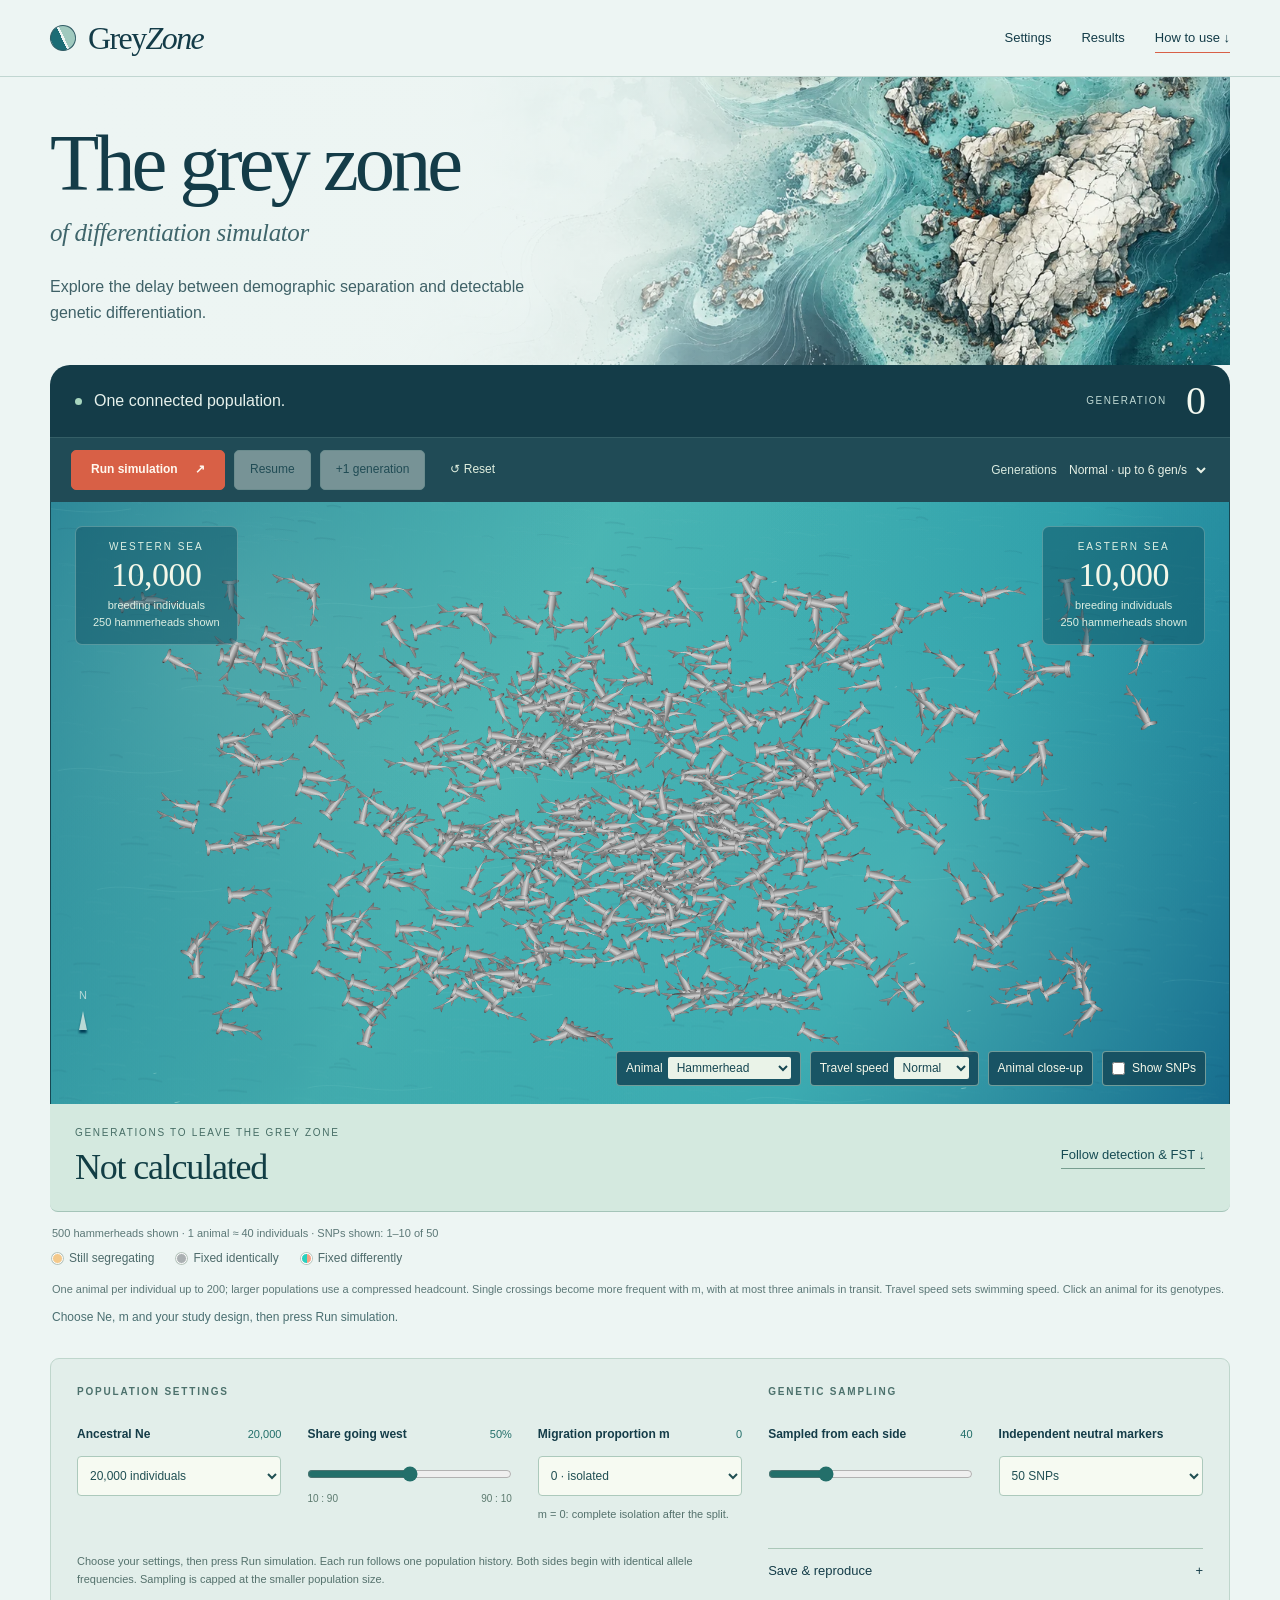
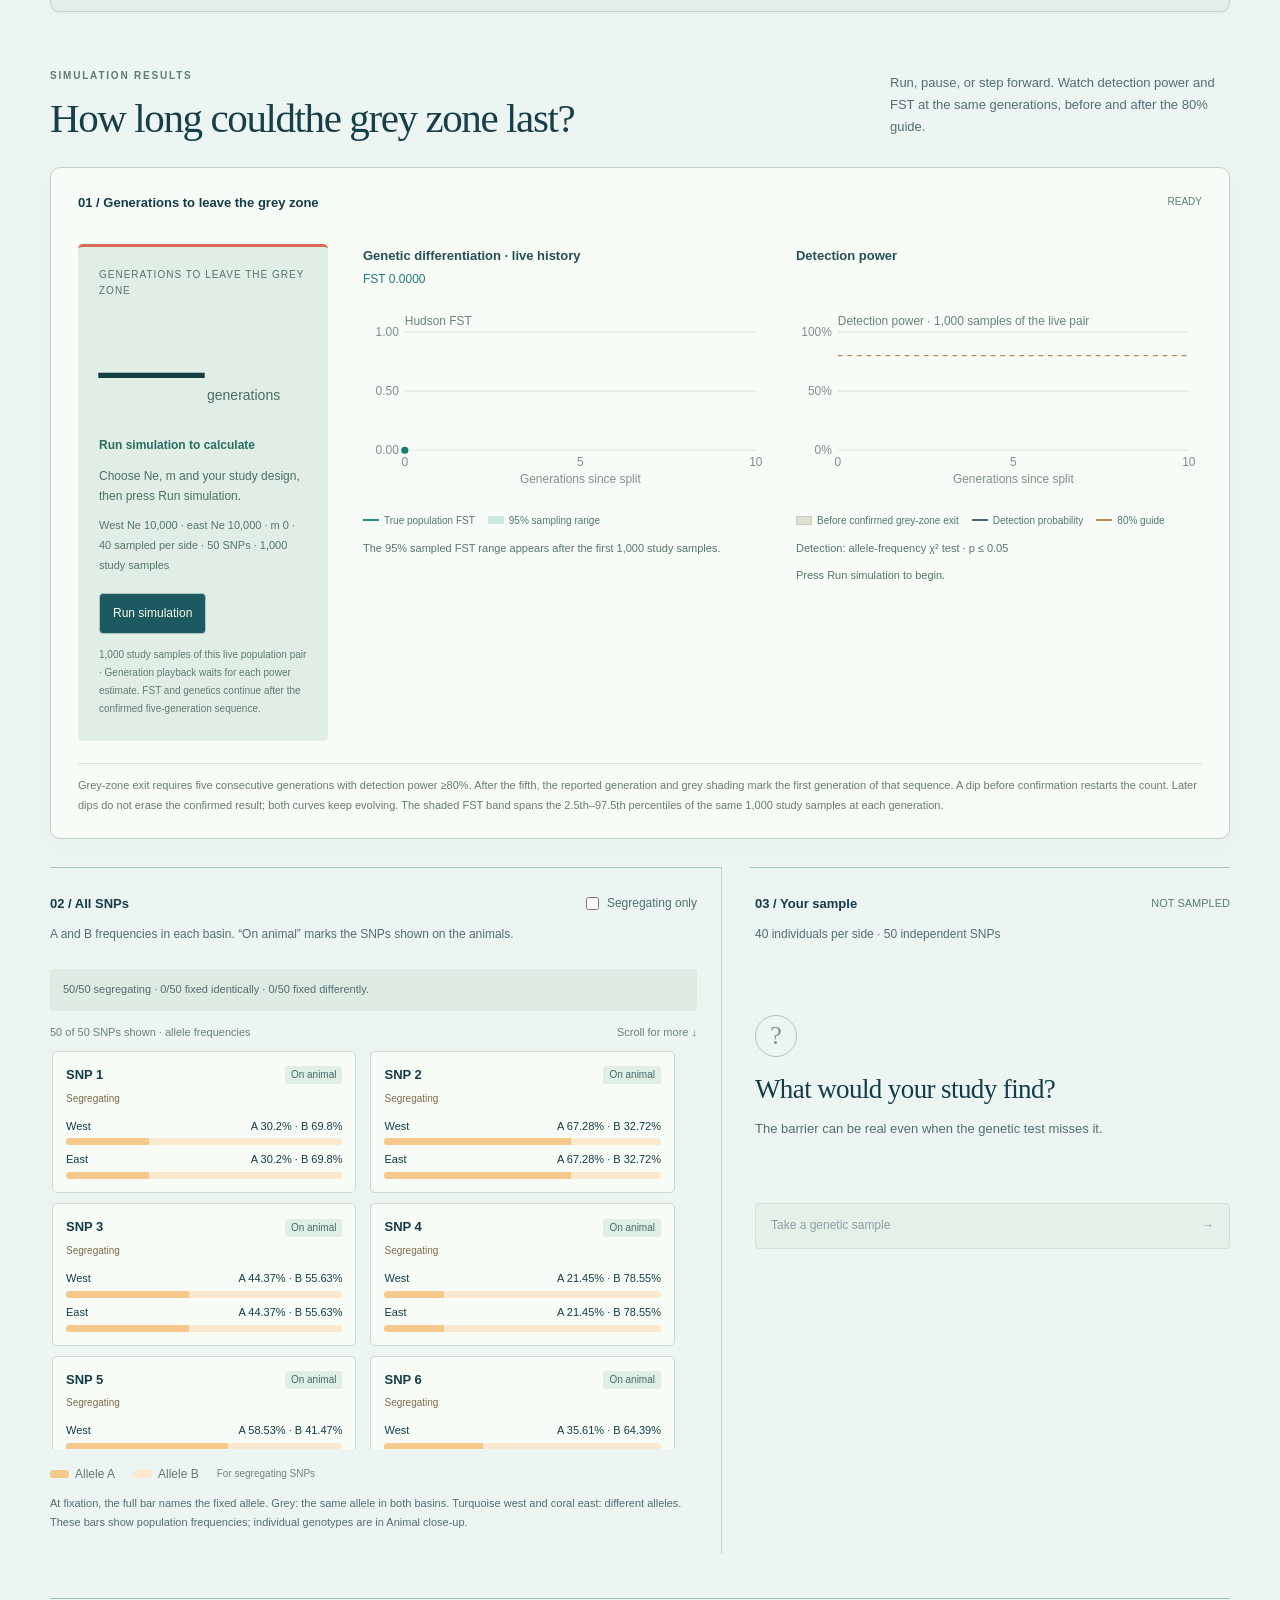
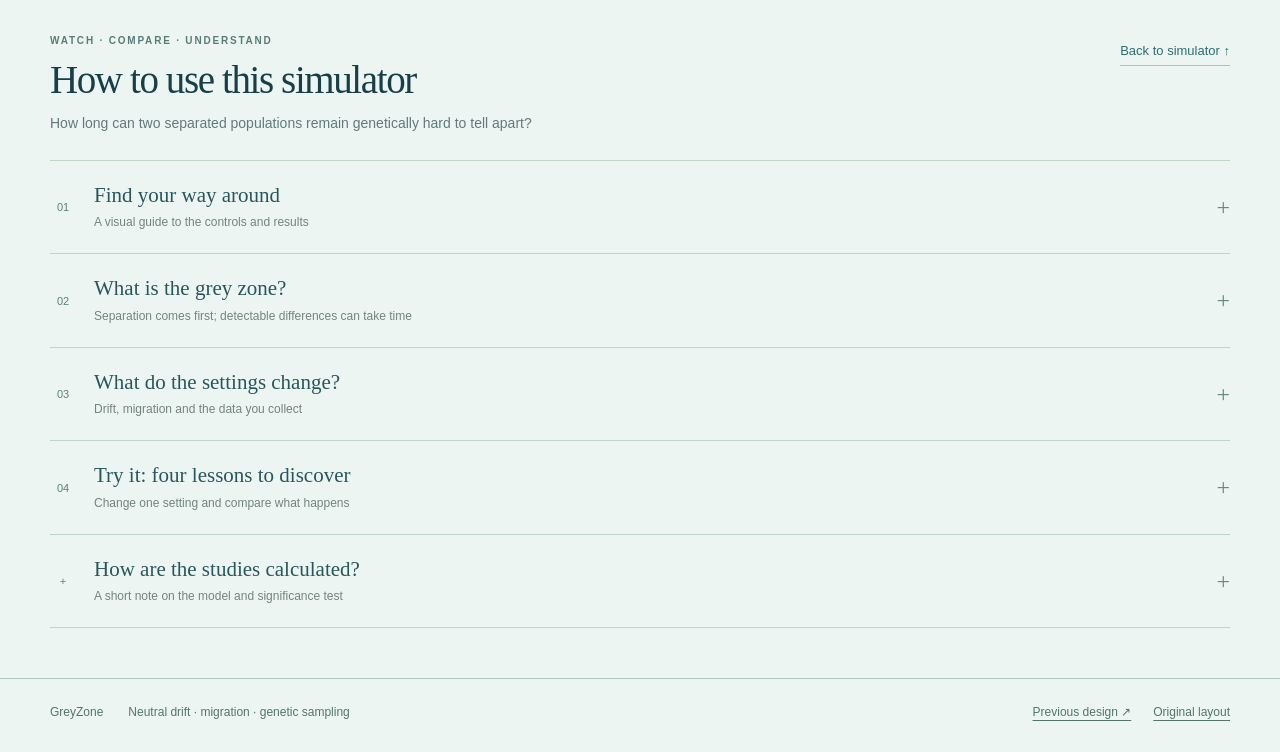
==== commit 92c062aa: "Replace humpback with detailed fin whale and expand illustrated headcounts Use dedicated transparent" ====
--- a/animation/index.html
+++ b/animation/index.html
@@ -1,8 +1,8 @@
 <!doctype html>
-<html lang="en"><head><meta charset="utf-8"><meta name="viewport" content="width=device-width,initial-scale=1"><title>GreyZone | The grey zone of differentiation simulator</title><meta name="description" content="Explore genetic differentiation after a population split, with neutral drift, migration and repeated genetic sampling."><link rel="stylesheet" href="styles.css?v=atlas-25"><link id="observatory-style" rel="stylesheet" href="observatory.css?v=observatory-24"><link id="atlas-style" rel="stylesheet" href="atlas.css?v=atlas-25"><script>var design=new URLSearchParams(location.search).get("design");document.getElementById("observatory-style").disabled=design!=="observatory";document.getElementById("atlas-style").disabled=design==="classic"||design==="observatory";</script><script src="experiment-settings.js?v=cetaceans-26" defer></script><script src="model.js?v=first-snps-18" defer></script><script src="population-display.js?v=first-snps-18" defer></script><script src="shark-character.js?v=first-snps-18" defer></script><script src="fish-character.js?v=first-snps-18" defer></script><script src="cetacean-character.js?v=cetaceans-26" defer></script><script src="marine-life.js?v=cetaceans-26" defer></script><script src="animal-cache.js?v=cetaceans-26" defer></script><script src="island-scene.js?v=first-snps-18" defer></script><script src="swim-motion.js?v=first-snps-18" defer></script><script src="ocean-scene.js?v=first-snps-18" defer></script><script src="power-result.js?v=first-snps-18" defer></script><script src="app.js?v=cetaceans-26" defer></script></head>
+<html lang="en"><head><meta charset="utf-8"><meta name="viewport" content="width=device-width,initial-scale=1"><title>GreyZone | The grey zone of differentiation simulator</title><meta name="description" content="Explore genetic differentiation after a population split, with neutral drift, migration and repeated genetic sampling."><link rel="stylesheet" href="styles.css?v=atlas-25"><link id="observatory-style" rel="stylesheet" href="observatory.css?v=observatory-24"><link id="atlas-style" rel="stylesheet" href="atlas.css?v=atlas-25"><script>var design=new URLSearchParams(location.search).get("design");document.getElementById("observatory-style").disabled=design!=="observatory";document.getElementById("atlas-style").disabled=design==="classic"||design==="observatory";</script><script src="experiment-settings.js?v=fin-whale-27" defer></script><script src="model.js?v=first-snps-18" defer></script><script src="population-display.js?v=fin-whale-27" defer></script><script src="shark-character.js?v=first-snps-18" defer></script><script src="fish-character.js?v=first-snps-18" defer></script><script src="cetacean-character.js?v=fin-whale-27" defer></script><script src="marine-life.js?v=fin-whale-27" defer></script><script src="animal-cache.js?v=fin-whale-27" defer></script><script src="island-scene.js?v=first-snps-18" defer></script><script src="swim-motion.js?v=first-snps-18" defer></script><script src="ocean-scene.js?v=fin-whale-27" defer></script><script src="power-result.js?v=first-snps-18" defer></script><script src="app.js?v=fin-whale-27" defer></script></head>
 <body><header><a class="brand" href="#" aria-label="GreyZone">Grey<span>Zone</span></a><nav aria-label="Simulator navigation"><a class="nav-settings" href="#settings">Settings</a><a class="nav-results" href="#detection-result">Results</a><a class="guide-link" href="#how-to">How to use ↓</a></nav></header>
 <main><section class="sim-intro" id="simulator"><h1><span class="title-main">The grey zone</span> <span class="title-rest">of differentiation simulator</span></h1><p>Explore the delay between demographic separation and detectable genetic differentiation.</p></section>
-<div class="experiment"><section class="world"><div class="world-head"><div><span class="live-dot"></span><span id="phase">One connected population.</span></div><span class="generation">GENERATION <strong id="generation">0</strong></span></div><div class="playbar"><button id="split" class="primary">Run simulation <span>↗</span></button><button id="play" disabled>Play</button><button id="step" disabled>+1 generation</button><button id="reset" class="quiet">↺ Reset</button><label class="speed-label">Generations <select id="speed" aria-label="Generation playback speed"><option value="1.5">Slow · up to 1.5 gen/s</option><option value="6" selected>Normal · up to 6 gen/s</option><option value="25">Fast · up to 25 gen/s</option></select></label></div><div class="sea"><canvas id="scene" role="img" aria-label="An ocean seen from above, with grey sharks swimming freely. A sandy landmass can rise to separate the sea, with a coconut palm on it."></canvas><div class="pop-label left"><span>WESTERN SEA</span><strong id="n1">10,000</strong><small>breeding individuals</small><small id="shown-west"></small></div><div class="pop-label right"><span>EASTERN SEA</span><strong id="n2">10,000</strong><small>breeding individuals</small><small id="shown-east"></small></div><div id="barrier-label" class="barrier-label" hidden>THE DIVIDE</div><div id="channel-label" class="channel-label" hidden>channel open</div><div class="ocean-compass" aria-hidden="true"><span>N</span><i></i></div><div class="sea-caption"><div class="ocean-tools"><label class="travel-control">Animal <select id="shark-design" aria-label="Animal species"><option value="hammer" selected>Hammerhead</option><option value="classic">Classic shark</option><option value="turtle">Sea turtle</option><option value="surgeon">Blue tang</option><option value="tuna">Tuna</option><option value="orca">Orca</option><option value="whale">Humpback whale</option><option value="porpoise">Harbour porpoise</option><option value="seal">Harbour seal</option></select></label><label class="travel-control">Travel speed <select id="travel-speed" aria-label="Animal travel speed"><option value="0.6">Relaxed</option><option value="0.95" selected>Normal</option><option value="1.6">Fast</option></select></label><button id="meet-shark" type="button" class="meet-shark" aria-pressed="false">Animal close-up</button><label class="marker-toggle"><input type="checkbox" id="show-markers"> Show SNPs</label></div></div></div><div class="detection-summary"><div><span class="duration-label">GENERATIONS TO LEAVE THE GREY ZONE</span><strong id="power-scene-time">Not calculated</strong></div><a href="#detection-result">Follow detection & FST ↓</a></div><p id="display-scale" class="scene-footnote"></p><div class="snp-colour-legend"><span><i class="snp-swatch variable"></i> Still segregating</span><span><i class="snp-swatch shared"></i> Fixed identically</span><span><i class="snp-swatch opposite"></i> Fixed differently</span></div><p class="scene-footnote">One animal per individual up to 200; larger populations use a compressed headcount. Single crossings become more frequent with m, with at most three animals in transit. Travel speed sets swimming speed. Click an animal for its genotypes.</p><p id="story" class="story" aria-live="polite">Choose Ne, m and your study design. Run simulation starts a fresh random split history and live power estimate.</p></section>
+<div class="experiment"><section class="world"><div class="world-head"><div><span class="live-dot"></span><span id="phase">One connected population.</span></div><span class="generation">GENERATION <strong id="generation">0</strong></span></div><div class="playbar"><button id="split" class="primary">Run simulation <span>↗</span></button><button id="play" disabled>Play</button><button id="step" disabled>+1 generation</button><button id="reset" class="quiet">↺ Reset</button><label class="speed-label">Generations <select id="speed" aria-label="Generation playback speed"><option value="1.5">Slow · up to 1.5 gen/s</option><option value="6" selected>Normal · up to 6 gen/s</option><option value="25">Fast · up to 25 gen/s</option></select></label></div><div class="sea"><canvas id="scene" role="img" aria-label="An ocean seen from above, with grey sharks swimming freely. A sandy landmass can rise to separate the sea, with a coconut palm on it."></canvas><div class="pop-label left"><span>WESTERN SEA</span><strong id="n1">10,000</strong><small>breeding individuals</small><small id="shown-west"></small></div><div class="pop-label right"><span>EASTERN SEA</span><strong id="n2">10,000</strong><small>breeding individuals</small><small id="shown-east"></small></div><div id="barrier-label" class="barrier-label" hidden>THE DIVIDE</div><div id="channel-label" class="channel-label" hidden>channel open</div><div class="ocean-compass" aria-hidden="true"><span>N</span><i></i></div><div class="sea-caption"><div class="ocean-tools"><label class="travel-control">Animal <select id="shark-design" aria-label="Animal species"><option value="hammer" selected>Hammerhead</option><option value="classic">Classic shark</option><option value="turtle">Sea turtle</option><option value="surgeon">Blue tang</option><option value="tuna">Tuna</option><option value="orca">Orca</option><option value="whale">Fin whale</option><option value="porpoise">Harbour porpoise</option><option value="seal">Harbour seal</option></select></label><label class="travel-control">Travel speed <select id="travel-speed" aria-label="Animal travel speed"><option value="0.6">Relaxed</option><option value="0.95" selected>Normal</option><option value="1.6">Fast</option></select></label><button id="meet-shark" type="button" class="meet-shark" aria-pressed="false">Animal close-up</button><label class="marker-toggle"><input type="checkbox" id="show-markers"> Show SNPs</label></div></div></div><div class="detection-summary"><div><span class="duration-label">GENERATIONS TO LEAVE THE GREY ZONE</span><strong id="power-scene-time">Not calculated</strong></div><a href="#detection-result">Follow detection & FST ↓</a></div><p id="display-scale" class="scene-footnote"></p><div class="snp-colour-legend"><span><i class="snp-swatch variable"></i> Still segregating</span><span><i class="snp-swatch shared"></i> Fixed identically</span><span><i class="snp-swatch opposite"></i> Fixed differently</span></div><p class="scene-footnote">One animal per individual up to 200; larger populations use a compressed headcount. Single crossings become more frequent with m, with at most three animals in transit. Travel speed sets swimming speed. Click an animal for its genotypes.</p><p id="story" class="story" aria-live="polite">Choose Ne, m and your study design. Run simulation starts a fresh random split history and live power estimate.</p></section>
 <aside class="settings" id="settings" aria-label="Population and study settings"><p class="eyebrow">POPULATION SETTINGS</p><div class="control" data-setting="total"><label for="total">Ancestral Ne <output id="total-out"></output></label><select id="total"><option value="10">10 individuals</option><option value="20">20 individuals</option><option value="50">50 individuals</option><option value="100">100 individuals</option><option value="200">200 individuals</option><option value="500">500 individuals</option><option value="1000">1,000 individuals</option><option value="2000">2,000 individuals</option><option value="5000">5,000 individuals</option><option value="10000">10,000 individuals</option><option value="20000" selected>20,000 individuals</option><option value="50000">50,000 individuals</option><option value="100000">100,000 individuals</option><option value="200000">200,000 individuals</option><option value="500000">500,000 individuals</option></select></div><div class="control" data-setting="ratio"><label for="ratio">Share going west <output id="ratio-out">50%</output></label><input id="ratio" type="range" min="10" max="90" step="10" value="50"><div class="ends"><span>10 : 90</span><span>90 : 10</span></div></div><div class="control" data-setting="migration"><label for="migration">Migration proportion m <output id="migration-out">0</output></label><select id="migration"><option value="0.000000">0 · isolated</option><option value="0.000001">0.000001 · 0.0001%</option><option value="0.000010">0.00001 · 0.001%</option><option value="0.000100">0.0001 · 0.01%</option><option value="0.001000">0.001 · 0.1%</option><option value="0.005000">0.005 · 0.5%</option><option value="0.010000">0.01 · 1%</option><option value="0.050000">0.05 · 5%</option><option value="0.100000">0.1 · 10%</option><option value="0.250000">0.25 · 25%</option><option value="0.500000">0.5 · 50%</option></select><p id="migration-note">Fraction of each population replaced by migrants per generation. 0 ≤ m &lt; 1.</p></div><div class="rule"></div><p class="eyebrow">GENETIC SAMPLING</p><div class="control" data-setting="sample-size"><label for="sample-size">Sampled from each side <output id="sample-out">40</output></label><input id="sample-size" type="range" min="1" max="150" step="1" value="40"></div><div class="control" data-setting="loci"><label for="loci">Independent neutral markers</label><select id="loci"><option value="1">1 SNP</option><option value="5">5 SNPs</option><option value="10">10 SNPs</option><option value="20">20 SNPs</option><option value="50" selected>50 SNPs</option><option value="100">100 SNPs</option><option value="200">200 SNPs</option><option value="500">500 SNPs</option><option value="750">750 SNPs</option><option value="1000">1,000 SNPs</option></select></div><p class="setting-note">Choose your settings, then press Run simulation. Each run follows one population history. Both sides begin with identical allele frequencies. Sampling is capped at the smaller population size.</p><details class="experiment-file" id="experiment-file"><summary>Save &amp; reproduce <span aria-hidden="true">+</span></summary><div class="experiment-file-body"><label for="random-seed">Random seed</label><div class="seed-row"><input id="random-seed" type="text" inputmode="numeric" pattern="[0-9]{1,10}" maxlength="10" aria-describedby="seed-help"><button id="new-seed" type="button">New seed</button></div><label class="seed-lock"><input id="seed-lock" type="checkbox"> Reuse this seed</label><p id="seed-help">The same seed and settings reproduce the population and power curves.</p><div class="file-actions"><button id="save-settings" type="button">Save settings ↓</button><button id="load-settings" type="button">Load settings ↑</button><button id="copy-experiment" type="button">Copy link ↗</button></div><input id="settings-file" type="file" accept=".json,application/json" hidden><p id="settings-message" role="status">Saved settings restart at generation 0.</p><a id="experiment-link" hidden>Open experiment</a></div></details></aside></div>
 <section class="evidence"><div class="section-title"><div><p class="eyebrow">SIMULATION RESULTS</p><h2>How long could<br>the grey zone last?</h2></div><p>Run, pause, or step forward. Watch detection power and FST at the same generations, before and after the 80% guide.</p></div><div class="evidence-grid"><article id="detection-result" class="panel power-panel"><div class="panel-top"><h3>01 / Generations to leave the grey zone</h3><span id="power-progress" class="muted" aria-live="polite">READY</span></div><div class="power-layout"><div class="power-answer"><p class="power-kicker">GENERATIONS TO LEAVE THE GREY ZONE</p><div class="duration-number"><strong id="power-time" class="power-time" aria-live="polite">—</strong><span id="power-unit" class="power-unit">generations</span></div><p id="power-status" class="power-status" aria-live="polite">Run simulation to calculate</p><p id="power-meaning" class="power-meaning">Choose Ne, m and your study design, then press Run simulation.</p><p id="power-design" class="power-design"></p><div class="power-actions"><button id="calculate-power">Run simulation</button></div><p id="power-note" class="power-note">1,000 study samples from the live pair follow the live clock. The curve continues after detection.</p></div><div class="power-figure"><div class="figure-block"><div class="live-fst-heading"><strong>Genetic differentiation · live history</strong><span class="metric" id="fst-value">FST 0.0000</span></div><div id="fst-chart" class="chart" role="img" aria-label="Live-history FST over generations"></div><div class="fst-legend"><span><i class="fst-line-key"></i> True population FST</span><span><i class="fst-range-key"></i> 95% sampling range</span></div><p id="fst-interval" class="fst-interval"></p></div><div class="figure-block"><div class="power-figure-title">Detection power</div><div id="power-chart" class="chart" role="img" aria-label="Estimated probability of detecting differentiation across generations"></div><div class="power-legend"><span><i class="power-key grey"></i> Before confirmed grey-zone exit</span><span><i class="power-key curve"></i> Detection probability</span><span><i class="power-key target"></i> 80% guide</span></div><p class="detection-test">Detection: allele-frequency χ² test · p ≤ 0.05</p><p id="power-now" class="power-now">The live generation waits for 1,000 study samples from the same populations.</p></div></div></div><p class="power-caveat">Grey-zone exit requires five consecutive generations with detection power ≥80%. After the fifth, the reported generation and grey shading mark the first generation of that sequence. A dip before confirmation restarts the count. Later dips do not erase the confirmed result; both curves keep evolving. The shaded FST band spans the 2.5th–97.5th percentiles of the same 1,000 study samples at each generation.</p></article><article class="panel snp-panel" id="snp-panel"><div class="panel-top"><h3 id="snp-panel-title">02 / All SNPs</h3><label class="snp-filter" id="snp-filter-control"><input type="checkbox" id="segregating-only"> Segregating only</label></div><p id="snp-intro">A and B frequencies in each basin. “On animal” marks the SNPs shown on the animals.</p><p id="sorting-status" class="snp-summary" aria-live="polite"></p><div id="snp-state-summary" class="snp-aggregate" role="group" aria-label="Counts of SNP states across all selected markers" hidden><div class="snp-total" id="snp-summary-total"></div><div class="snp-state-count"><i class="state-ball segregating" aria-hidden="true"></i><div><strong id="snp-segregating-count">0</strong><span>Segregating</span><small>Variable within at least one population</small></div></div><div class="snp-state-count"><i class="state-ball opposite" aria-hidden="true"></i><div><strong id="snp-opposite-count">0</strong><span>Fixed differently</span><small>Different alleles fixed on the two sides</small></div></div><div class="snp-state-count"><i class="state-ball shared" aria-hidden="true"></i><div><strong id="snp-shared-count">0</strong><span>Fixed identically</span><small>The same allele fixed on both sides</small></div></div></div><div id="snp-details"><div class="snp-list-heading"><span id="snp-list-count"></span><span>Scroll for more ↓</span></div><div id="snp-frequencies" class="snp-grid" role="region" aria-label="Allele frequencies for all SNPs" tabindex="0"></div><p id="snp-empty" class="snp-empty" hidden>No segregating SNPs at this generation.</p><div class="frequency-key"><span><i class="frequency-swatch allele-a"></i> Allele A</span><span><i class="frequency-swatch allele-b"></i> Allele B</span><span class="frequency-key-note">For segregating SNPs</span></div><p class="snp-help">At fixation, the full bar names the fixed allele. Grey: the same allele in both basins. Turquoise west and coral east: different alleles. These bars show population frequencies; individual genotypes are in Animal close-up.</p></div></article><article class="panel sample-panel"><div class="panel-top"><h3>03 / Your sample</h3><span id="sample-generation" class="muted">NOT SAMPLED</span></div><p id="sample-description">40 individuals per side · 50 independent SNPs</p><div class="sample-result" id="sample-result"><span class="sample-icon">?</span><strong>What would your study find?</strong><p>The barrier can be real even when the genetic test misses it.</p></div><button id="take-sample" class="sample-button" disabled>Take a genetic sample <span>→</span></button><div id="sample-history" class="sample-history" aria-live="polite"></div></article></div></section>
 <section class="tutorial" id="how-to" aria-labelledby="tutorial-title">
@@ -10,9 +10,9 @@
 <details class="guide-step"><summary><span class="guide-number" aria-hidden="true">01</span><span><strong>Find your way around</strong><small>A visual guide to the controls and results</small></span></summary>
 <div class="guide-body">
 <p>Choose your settings, then press <strong>Run simulation</strong>. Land separates the population into two basins. Watch generations pass and see when genetic sampling can reliably tell the populations apart.</p>
-<div class="guide-walkthrough"><figure class="guide-screen"><a href="assets/tutorial/settings.jpg?v=cetaceans-26" target="_blank" rel="noopener" aria-label="Enlarge the settings screenshot"><img src="assets/tutorial/settings.jpg?v=cetaceans-26" width="1348" height="926" loading="lazy" alt="Population and sampling settings in the dock underneath the ocean."><span class="guide-pin" style="left:6%;top:13%" aria-hidden="true">1</span></a><figcaption>Population and study settings · click to enlarge</figcaption></figure><ol class="guide-callouts"><li><strong>Set the scenario and your study.</strong> The dock below the ocean contains population size, split ratio, migration, sampled individuals and SNP count. The Settings link at the top takes you straight there. Save &amp; reproduce contains the seed and settings files.</li></ol></div>
-<div class="guide-walkthrough"><figure class="guide-screen"><a href="assets/tutorial/interface.jpg?v=cetaceans-26" target="_blank" rel="noopener" aria-label="Enlarge the ocean and playback screenshot"><img src="assets/tutorial/interface.jpg?v=cetaceans-26" width="1348" height="926" loading="lazy" alt="The ocean at generation 44, with playback controls above it and the grey-zone result beneath it."><span class="guide-pin" style="left:92%;top:7%" aria-hidden="true">2</span><span class="guide-pin" style="left:6%;top:14%" aria-hidden="true">3</span></a><figcaption>Ocean and playback · click to enlarge</figcaption></figure><ol class="guide-callouts" start="2"><li><strong>Follow the generations.</strong> The counter is time since the split. Basin labels show Ne on each side. The demographic state appears above the ocean.</li><li><strong>Run, pause, inspect.</strong> Pause freezes the simulation. <strong>+1 generation</strong> advances once and stays paused. Changing a population or sampling setting resets the run; <strong>Run again</strong> starts another random history unless <strong>Reuse this seed</strong> is selected.</li></ol></div>
-<div class="guide-walkthrough"><figure class="guide-screen"><a href="assets/tutorial/results.jpg?v=cetaceans-26" target="_blank" rel="noopener" aria-label="Enlarge the results screenshot"><img src="assets/tutorial/results.jpg?v=cetaceans-26" width="1348" height="926" loading="lazy" alt="Results from one example run, showing the detected grey-zone duration, population FST with sampling range, and detection power crossing the 80 percent guide."><span class="guide-pin" style="left:8%;top:26%" aria-hidden="true">4</span><span class="guide-pin" style="left:27%;top:15%" aria-hidden="true">5</span><span class="guide-pin" style="left:62%;top:15%" aria-hidden="true">6</span></a><figcaption>Results from one example run · your result will vary</figcaption></figure>
+<div class="guide-walkthrough"><figure class="guide-screen"><a href="assets/tutorial/settings.jpg?v=fin-whale-27" target="_blank" rel="noopener" aria-label="Enlarge the settings screenshot"><img src="assets/tutorial/settings.jpg?v=fin-whale-27" width="1348" height="926" loading="lazy" alt="Population and sampling settings in the dock underneath the ocean."><span class="guide-pin" style="left:6%;top:13%" aria-hidden="true">1</span></a><figcaption>Population and study settings · click to enlarge</figcaption></figure><ol class="guide-callouts"><li><strong>Set the scenario and your study.</strong> The dock below the ocean contains population size, split ratio, migration, sampled individuals and SNP count. The Settings link at the top takes you straight there. Save &amp; reproduce contains the seed and settings files.</li></ol></div>
+<div class="guide-walkthrough"><figure class="guide-screen"><a href="assets/tutorial/interface.jpg?v=fin-whale-27" target="_blank" rel="noopener" aria-label="Enlarge the ocean and playback screenshot"><img src="assets/tutorial/interface.jpg?v=fin-whale-27" width="1348" height="926" loading="lazy" alt="The ocean at generation 44, with playback controls above it and the grey-zone result beneath it."><span class="guide-pin" style="left:92%;top:7%" aria-hidden="true">2</span><span class="guide-pin" style="left:6%;top:14%" aria-hidden="true">3</span></a><figcaption>Ocean and playback · click to enlarge</figcaption></figure><ol class="guide-callouts" start="2"><li><strong>Follow the generations.</strong> The counter is time since the split. Basin labels show Ne on each side. The demographic state appears above the ocean.</li><li><strong>Run, pause, inspect.</strong> Pause freezes the simulation. <strong>+1 generation</strong> advances once and stays paused. Changing a population or sampling setting resets the run; <strong>Run again</strong> starts another random history unless <strong>Reuse this seed</strong> is selected.</li></ol></div>
+<div class="guide-walkthrough"><figure class="guide-screen"><a href="assets/tutorial/results.jpg?v=fin-whale-27" target="_blank" rel="noopener" aria-label="Enlarge the results screenshot"><img src="assets/tutorial/results.jpg?v=fin-whale-27" width="1348" height="926" loading="lazy" alt="Results from one example run, showing the detected grey-zone duration, population FST with sampling range, and detection power crossing the 80 percent guide."><span class="guide-pin" style="left:8%;top:26%" aria-hidden="true">4</span><span class="guide-pin" style="left:27%;top:15%" aria-hidden="true">5</span><span class="guide-pin" style="left:62%;top:15%" aria-hidden="true">6</span></a><figcaption>Results from one example run · your result will vary</figcaption></figure>
 <ol class="guide-callouts" start="4">
 <li><strong>The number to watch.</strong> Generations needed to leave the grey zone. It appears once power stays at or above 80% for <strong>five consecutive generations</strong>, and reports the first of those five. A brief crossing is not enough. The run continues afterwards.</li>
 <li><strong>How different are they?</strong> The teal line is FST in the full populations. The shaded band contains the middle 95% of sampled FST estimates: wider means a study’s estimate is less precise.</li>
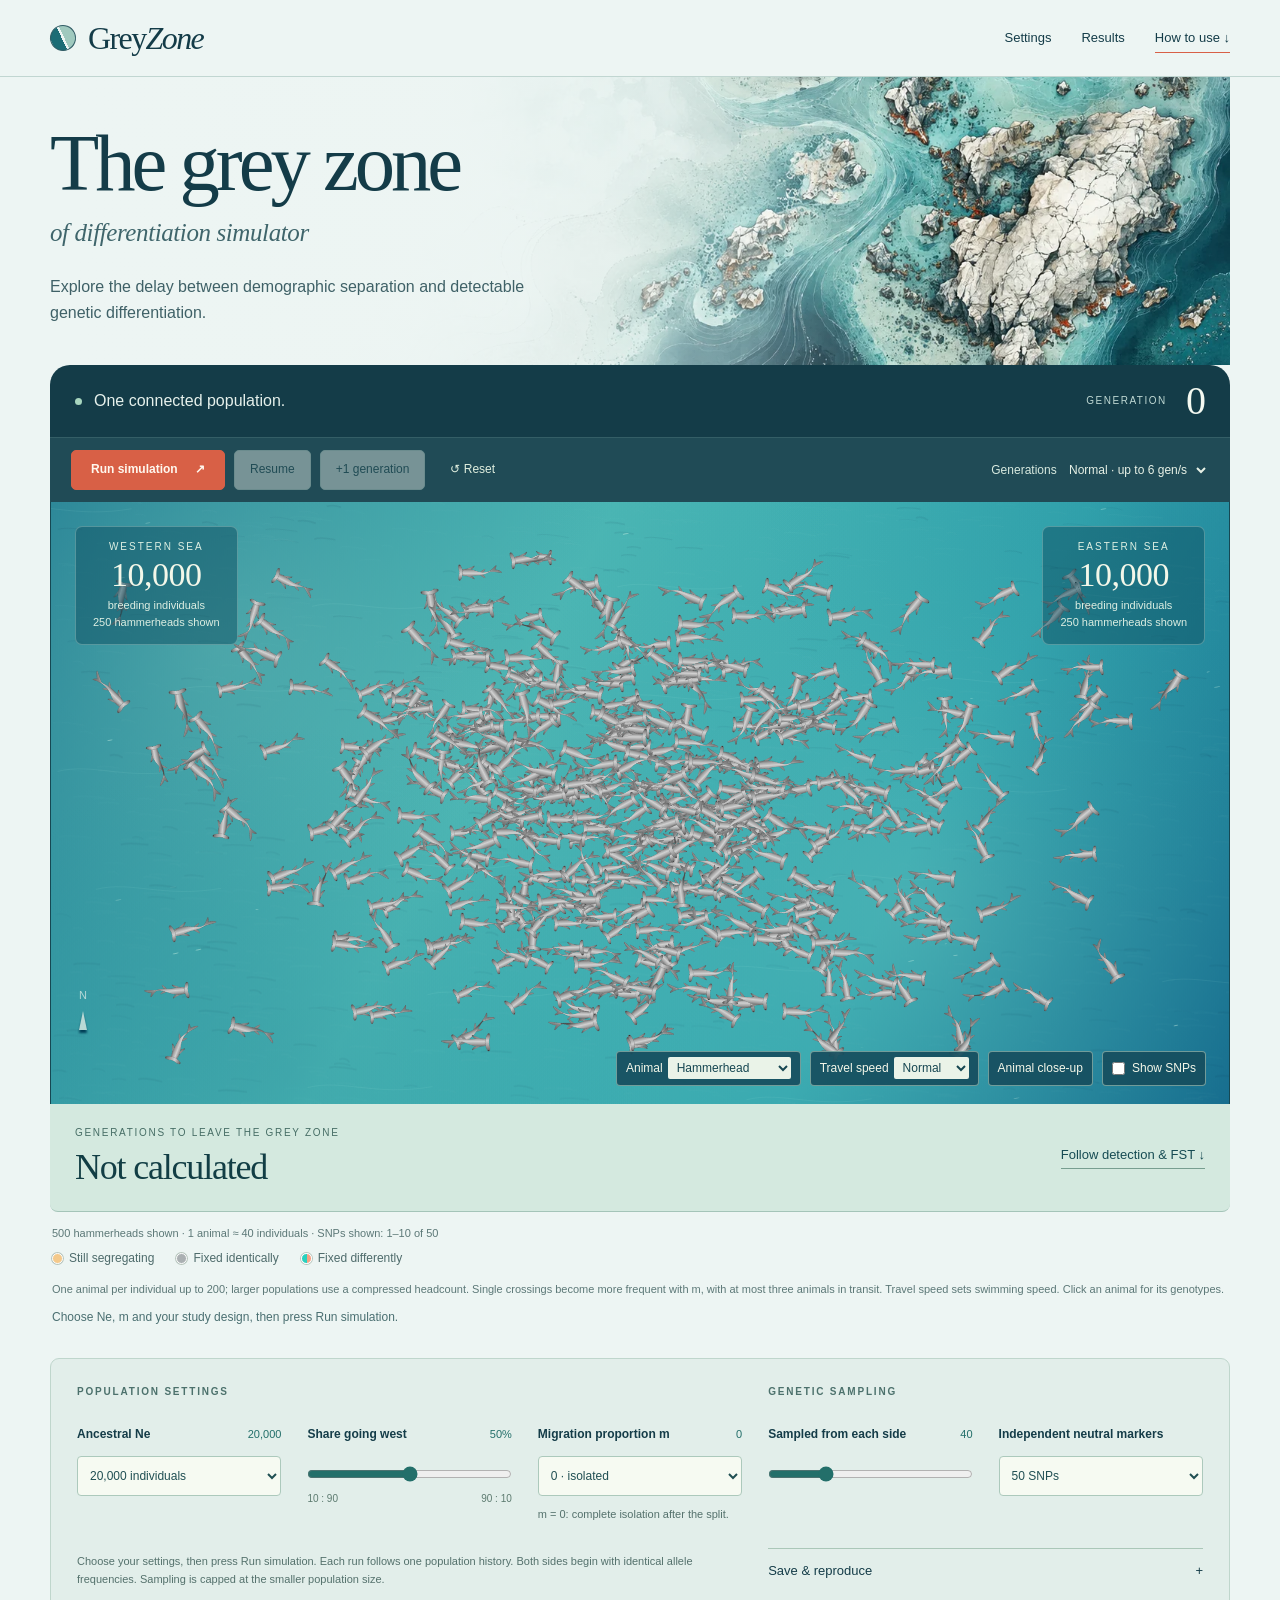
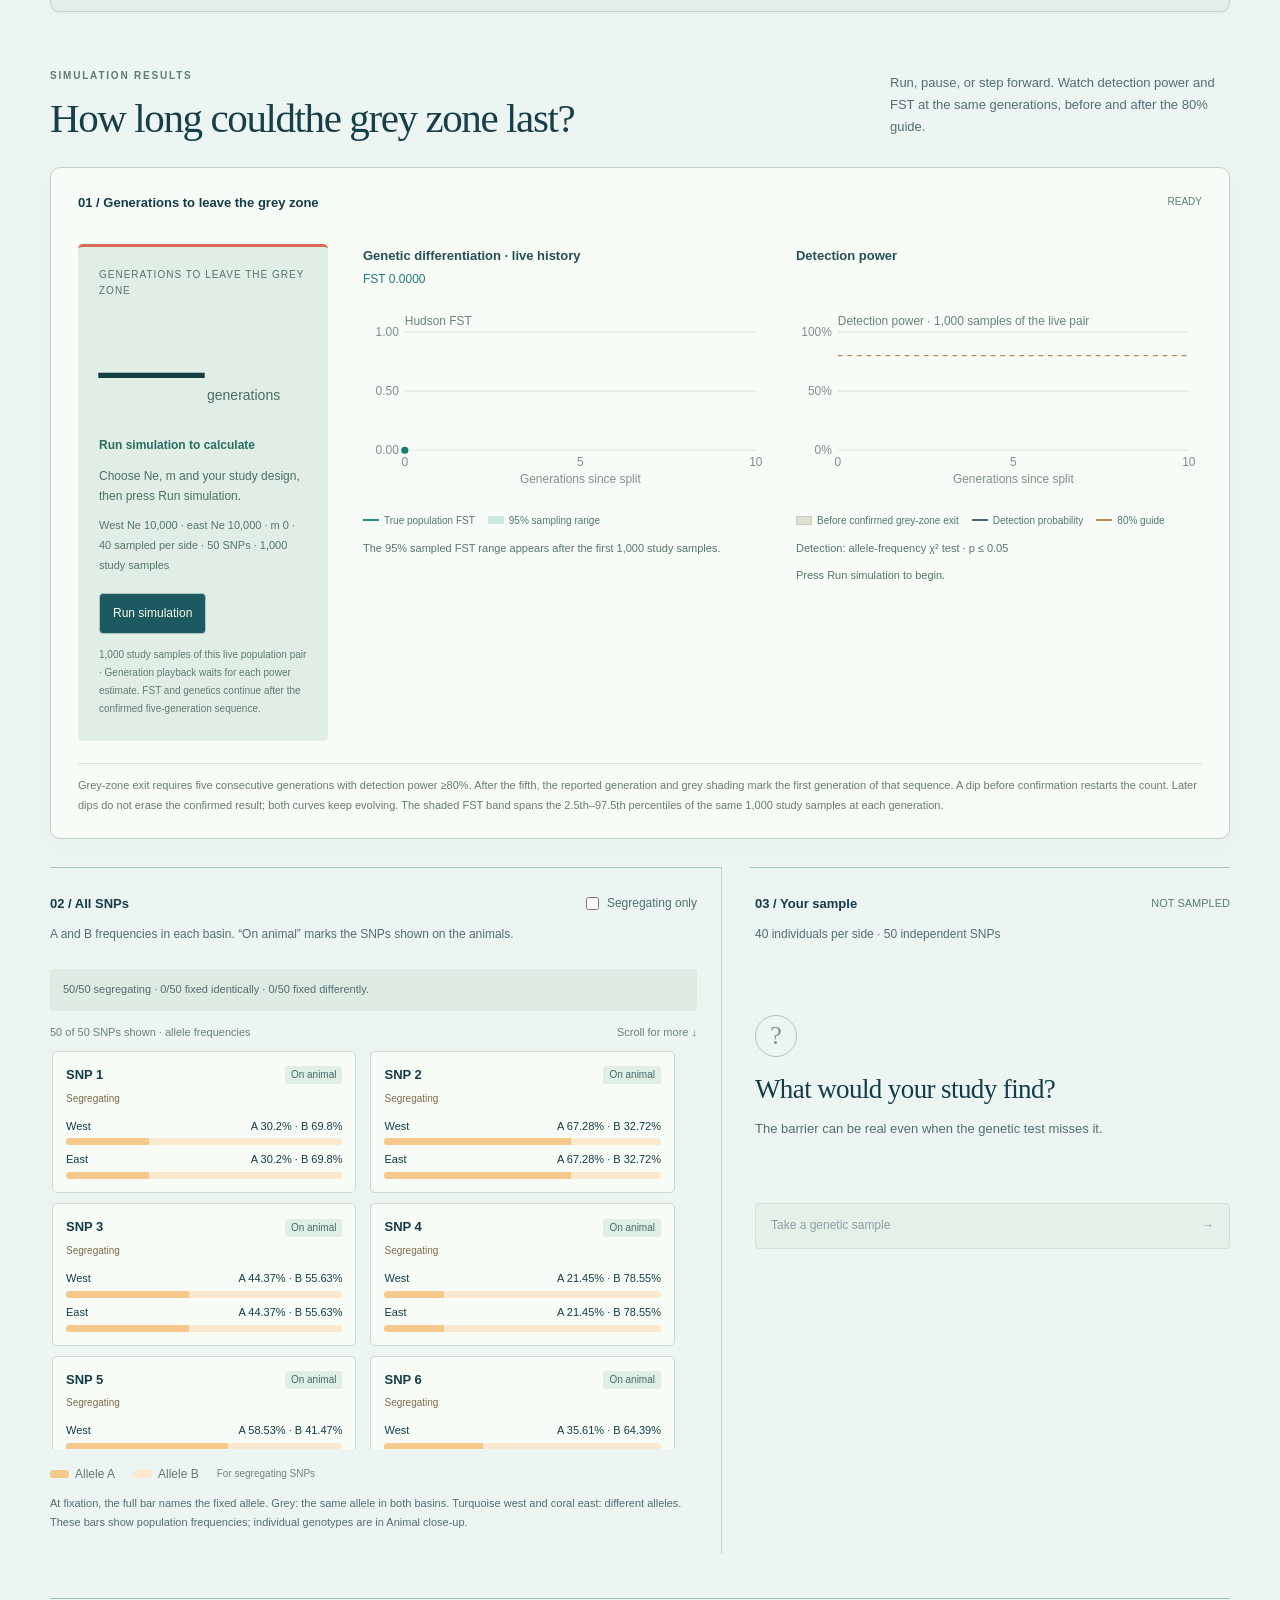
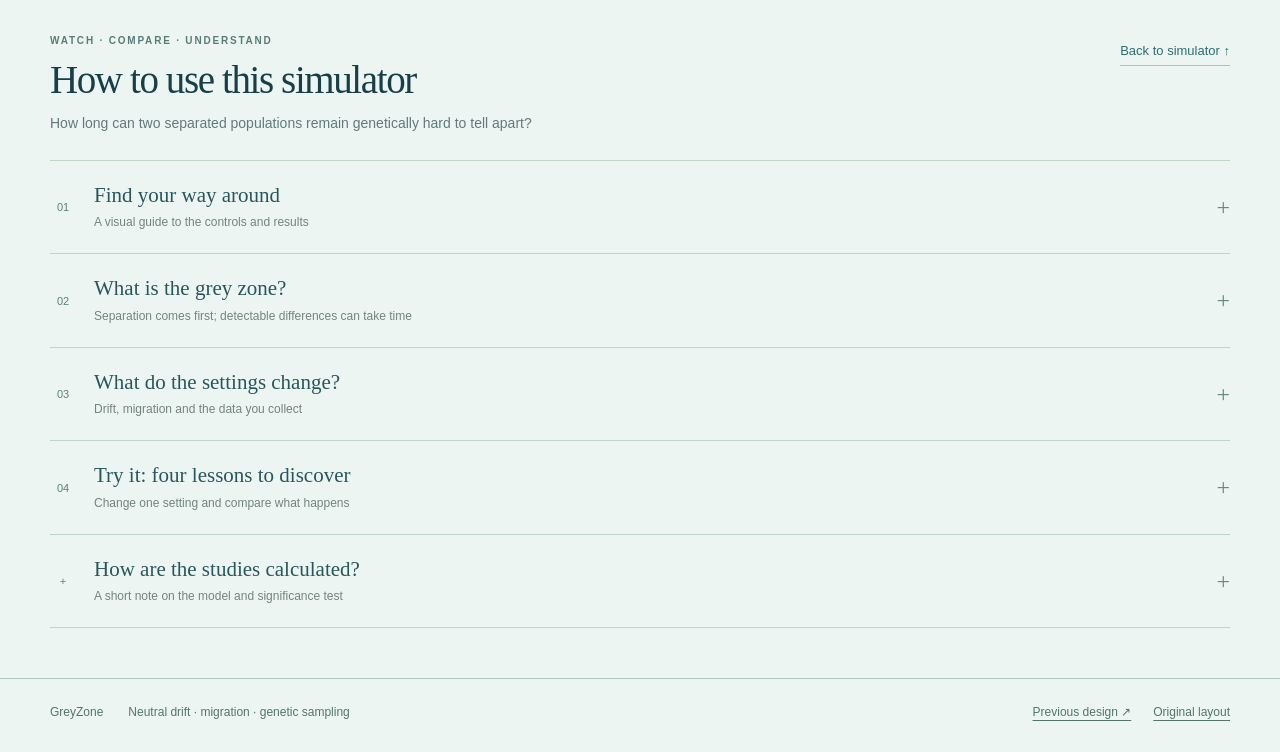
==== commit 002a6bfe: "Coordinate fin whale propulsion, gliding, turns and surfacing" ====
--- a/animation/index.html
+++ b/animation/index.html
@@ -1,5 +1,5 @@
 <!doctype html>
-<html lang="en"><head><meta charset="utf-8"><meta name="viewport" content="width=device-width,initial-scale=1"><title>GreyZone | The grey zone of differentiation simulator</title><meta name="description" content="Explore genetic differentiation after a population split, with neutral drift, migration and repeated genetic sampling."><link rel="stylesheet" href="styles.css?v=atlas-25"><link id="observatory-style" rel="stylesheet" href="observatory.css?v=observatory-24"><link id="atlas-style" rel="stylesheet" href="atlas.css?v=atlas-25"><script>var design=new URLSearchParams(location.search).get("design");document.getElementById("observatory-style").disabled=design!=="observatory";document.getElementById("atlas-style").disabled=design==="classic"||design==="observatory";</script><script src="experiment-settings.js?v=fin-whale-27" defer></script><script src="model.js?v=first-snps-18" defer></script><script src="population-display.js?v=fin-whale-27" defer></script><script src="shark-character.js?v=first-snps-18" defer></script><script src="fish-character.js?v=first-snps-18" defer></script><script src="cetacean-character.js?v=fin-whale-27" defer></script><script src="marine-life.js?v=fin-whale-27" defer></script><script src="animal-cache.js?v=fin-whale-27" defer></script><script src="island-scene.js?v=first-snps-18" defer></script><script src="swim-motion.js?v=first-snps-18" defer></script><script src="ocean-scene.js?v=fin-whale-27" defer></script><script src="power-result.js?v=first-snps-18" defer></script><script src="app.js?v=fin-whale-27" defer></script></head>
+<html lang="en"><head><meta charset="utf-8"><meta name="viewport" content="width=device-width,initial-scale=1"><title>GreyZone | The grey zone of differentiation simulator</title><meta name="description" content="Explore genetic differentiation after a population split, with neutral drift, migration and repeated genetic sampling."><link rel="stylesheet" href="styles.css?v=atlas-25"><link id="observatory-style" rel="stylesheet" href="observatory.css?v=observatory-24"><link id="atlas-style" rel="stylesheet" href="atlas.css?v=atlas-25"><script>var design=new URLSearchParams(location.search).get("design");document.getElementById("observatory-style").disabled=design!=="observatory";document.getElementById("atlas-style").disabled=design==="classic"||design==="observatory";</script><script src="experiment-settings.js?v=whale-motion-28" defer></script><script src="model.js?v=first-snps-18" defer></script><script src="population-display.js?v=whale-motion-28" defer></script><script src="shark-character.js?v=first-snps-18" defer></script><script src="fish-character.js?v=first-snps-18" defer></script><script src="cetacean-character.js?v=whale-motion-28" defer></script><script src="marine-life.js?v=whale-motion-28" defer></script><script src="animal-cache.js?v=whale-motion-28" defer></script><script src="island-scene.js?v=first-snps-18" defer></script><script src="swim-motion.js?v=first-snps-18" defer></script><script src="ocean-scene.js?v=whale-motion-28" defer></script><script src="power-result.js?v=first-snps-18" defer></script><script src="app.js?v=whale-motion-28" defer></script></head>
 <body><header><a class="brand" href="#" aria-label="GreyZone">Grey<span>Zone</span></a><nav aria-label="Simulator navigation"><a class="nav-settings" href="#settings">Settings</a><a class="nav-results" href="#detection-result">Results</a><a class="guide-link" href="#how-to">How to use ↓</a></nav></header>
 <main><section class="sim-intro" id="simulator"><h1><span class="title-main">The grey zone</span> <span class="title-rest">of differentiation simulator</span></h1><p>Explore the delay between demographic separation and detectable genetic differentiation.</p></section>
 <div class="experiment"><section class="world"><div class="world-head"><div><span class="live-dot"></span><span id="phase">One connected population.</span></div><span class="generation">GENERATION <strong id="generation">0</strong></span></div><div class="playbar"><button id="split" class="primary">Run simulation <span>↗</span></button><button id="play" disabled>Play</button><button id="step" disabled>+1 generation</button><button id="reset" class="quiet">↺ Reset</button><label class="speed-label">Generations <select id="speed" aria-label="Generation playback speed"><option value="1.5">Slow · up to 1.5 gen/s</option><option value="6" selected>Normal · up to 6 gen/s</option><option value="25">Fast · up to 25 gen/s</option></select></label></div><div class="sea"><canvas id="scene" role="img" aria-label="An ocean seen from above, with grey sharks swimming freely. A sandy landmass can rise to separate the sea, with a coconut palm on it."></canvas><div class="pop-label left"><span>WESTERN SEA</span><strong id="n1">10,000</strong><small>breeding individuals</small><small id="shown-west"></small></div><div class="pop-label right"><span>EASTERN SEA</span><strong id="n2">10,000</strong><small>breeding individuals</small><small id="shown-east"></small></div><div id="barrier-label" class="barrier-label" hidden>THE DIVIDE</div><div id="channel-label" class="channel-label" hidden>channel open</div><div class="ocean-compass" aria-hidden="true"><span>N</span><i></i></div><div class="sea-caption"><div class="ocean-tools"><label class="travel-control">Animal <select id="shark-design" aria-label="Animal species"><option value="hammer" selected>Hammerhead</option><option value="classic">Classic shark</option><option value="turtle">Sea turtle</option><option value="surgeon">Blue tang</option><option value="tuna">Tuna</option><option value="orca">Orca</option><option value="whale">Fin whale</option><option value="porpoise">Harbour porpoise</option><option value="seal">Harbour seal</option></select></label><label class="travel-control">Travel speed <select id="travel-speed" aria-label="Animal travel speed"><option value="0.6">Relaxed</option><option value="0.95" selected>Normal</option><option value="1.6">Fast</option></select></label><button id="meet-shark" type="button" class="meet-shark" aria-pressed="false">Animal close-up</button><label class="marker-toggle"><input type="checkbox" id="show-markers"> Show SNPs</label></div></div></div><div class="detection-summary"><div><span class="duration-label">GENERATIONS TO LEAVE THE GREY ZONE</span><strong id="power-scene-time">Not calculated</strong></div><a href="#detection-result">Follow detection & FST ↓</a></div><p id="display-scale" class="scene-footnote"></p><div class="snp-colour-legend"><span><i class="snp-swatch variable"></i> Still segregating</span><span><i class="snp-swatch shared"></i> Fixed identically</span><span><i class="snp-swatch opposite"></i> Fixed differently</span></div><p class="scene-footnote">One animal per individual up to 200; larger populations use a compressed headcount. Single crossings become more frequent with m, with at most three animals in transit. Travel speed sets swimming speed. Click an animal for its genotypes.</p><p id="story" class="story" aria-live="polite">Choose Ne, m and your study design. Run simulation starts a fresh random split history and live power estimate.</p></section>
@@ -10,9 +10,9 @@
 <details class="guide-step"><summary><span class="guide-number" aria-hidden="true">01</span><span><strong>Find your way around</strong><small>A visual guide to the controls and results</small></span></summary>
 <div class="guide-body">
 <p>Choose your settings, then press <strong>Run simulation</strong>. Land separates the population into two basins. Watch generations pass and see when genetic sampling can reliably tell the populations apart.</p>
-<div class="guide-walkthrough"><figure class="guide-screen"><a href="assets/tutorial/settings.jpg?v=fin-whale-27" target="_blank" rel="noopener" aria-label="Enlarge the settings screenshot"><img src="assets/tutorial/settings.jpg?v=fin-whale-27" width="1348" height="926" loading="lazy" alt="Population and sampling settings in the dock underneath the ocean."><span class="guide-pin" style="left:6%;top:13%" aria-hidden="true">1</span></a><figcaption>Population and study settings · click to enlarge</figcaption></figure><ol class="guide-callouts"><li><strong>Set the scenario and your study.</strong> The dock below the ocean contains population size, split ratio, migration, sampled individuals and SNP count. The Settings link at the top takes you straight there. Save &amp; reproduce contains the seed and settings files.</li></ol></div>
-<div class="guide-walkthrough"><figure class="guide-screen"><a href="assets/tutorial/interface.jpg?v=fin-whale-27" target="_blank" rel="noopener" aria-label="Enlarge the ocean and playback screenshot"><img src="assets/tutorial/interface.jpg?v=fin-whale-27" width="1348" height="926" loading="lazy" alt="The ocean at generation 44, with playback controls above it and the grey-zone result beneath it."><span class="guide-pin" style="left:92%;top:7%" aria-hidden="true">2</span><span class="guide-pin" style="left:6%;top:14%" aria-hidden="true">3</span></a><figcaption>Ocean and playback · click to enlarge</figcaption></figure><ol class="guide-callouts" start="2"><li><strong>Follow the generations.</strong> The counter is time since the split. Basin labels show Ne on each side. The demographic state appears above the ocean.</li><li><strong>Run, pause, inspect.</strong> Pause freezes the simulation. <strong>+1 generation</strong> advances once and stays paused. Changing a population or sampling setting resets the run; <strong>Run again</strong> starts another random history unless <strong>Reuse this seed</strong> is selected.</li></ol></div>
-<div class="guide-walkthrough"><figure class="guide-screen"><a href="assets/tutorial/results.jpg?v=fin-whale-27" target="_blank" rel="noopener" aria-label="Enlarge the results screenshot"><img src="assets/tutorial/results.jpg?v=fin-whale-27" width="1348" height="926" loading="lazy" alt="Results from one example run, showing the detected grey-zone duration, population FST with sampling range, and detection power crossing the 80 percent guide."><span class="guide-pin" style="left:8%;top:26%" aria-hidden="true">4</span><span class="guide-pin" style="left:27%;top:15%" aria-hidden="true">5</span><span class="guide-pin" style="left:62%;top:15%" aria-hidden="true">6</span></a><figcaption>Results from one example run · your result will vary</figcaption></figure>
+<div class="guide-walkthrough"><figure class="guide-screen"><a href="assets/tutorial/settings.jpg?v=whale-motion-28" target="_blank" rel="noopener" aria-label="Enlarge the settings screenshot"><img src="assets/tutorial/settings.jpg?v=whale-motion-28" width="1348" height="926" loading="lazy" alt="Population and sampling settings in the dock underneath the ocean."><span class="guide-pin" style="left:6%;top:13%" aria-hidden="true">1</span></a><figcaption>Population and study settings · click to enlarge</figcaption></figure><ol class="guide-callouts"><li><strong>Set the scenario and your study.</strong> The dock below the ocean contains population size, split ratio, migration, sampled individuals and SNP count. The Settings link at the top takes you straight there. Save &amp; reproduce contains the seed and settings files.</li></ol></div>
+<div class="guide-walkthrough"><figure class="guide-screen"><a href="assets/tutorial/interface.jpg?v=whale-motion-28" target="_blank" rel="noopener" aria-label="Enlarge the ocean and playback screenshot"><img src="assets/tutorial/interface.jpg?v=whale-motion-28" width="1348" height="926" loading="lazy" alt="The ocean at generation 44, with playback controls above it and the grey-zone result beneath it."><span class="guide-pin" style="left:92%;top:7%" aria-hidden="true">2</span><span class="guide-pin" style="left:6%;top:14%" aria-hidden="true">3</span></a><figcaption>Ocean and playback · click to enlarge</figcaption></figure><ol class="guide-callouts" start="2"><li><strong>Follow the generations.</strong> The counter is time since the split. Basin labels show Ne on each side. The demographic state appears above the ocean.</li><li><strong>Run, pause, inspect.</strong> Pause freezes the simulation. <strong>+1 generation</strong> advances once and stays paused. Changing a population or sampling setting resets the run; <strong>Run again</strong> starts another random history unless <strong>Reuse this seed</strong> is selected.</li></ol></div>
+<div class="guide-walkthrough"><figure class="guide-screen"><a href="assets/tutorial/results.jpg?v=whale-motion-28" target="_blank" rel="noopener" aria-label="Enlarge the results screenshot"><img src="assets/tutorial/results.jpg?v=whale-motion-28" width="1348" height="926" loading="lazy" alt="Results from one example run, showing the detected grey-zone duration, population FST with sampling range, and detection power crossing the 80 percent guide."><span class="guide-pin" style="left:8%;top:26%" aria-hidden="true">4</span><span class="guide-pin" style="left:27%;top:15%" aria-hidden="true">5</span><span class="guide-pin" style="left:62%;top:15%" aria-hidden="true">6</span></a><figcaption>Results from one example run · your result will vary</figcaption></figure>
 <ol class="guide-callouts" start="4">
 <li><strong>The number to watch.</strong> Generations needed to leave the grey zone. It appears once power stays at or above 80% for <strong>five consecutive generations</strong>, and reports the first of those five. A brief crossing is not enough. The run continues afterwards.</li>
 <li><strong>How different are they?</strong> The teal line is FST in the full populations. The shaded band contains the middle 95% of sampled FST estimates: wider means a study’s estimate is less precise.</li>
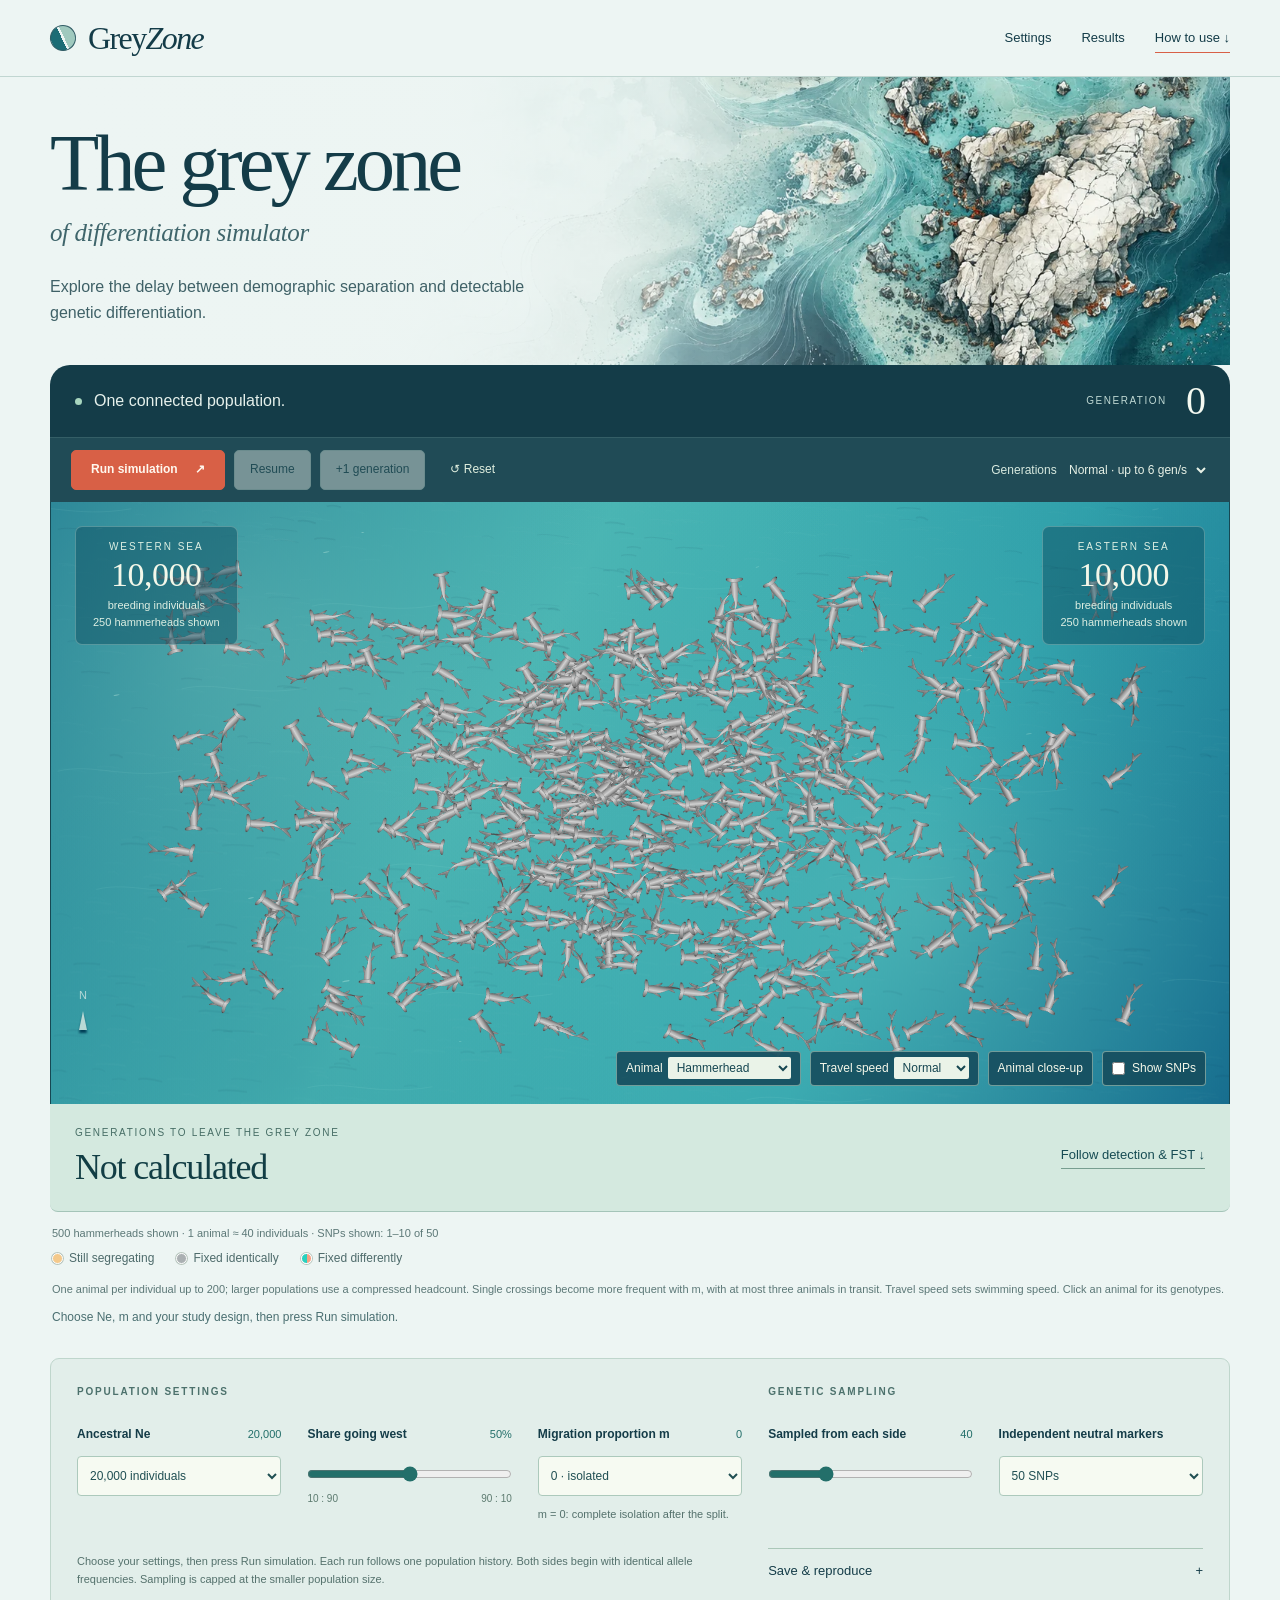
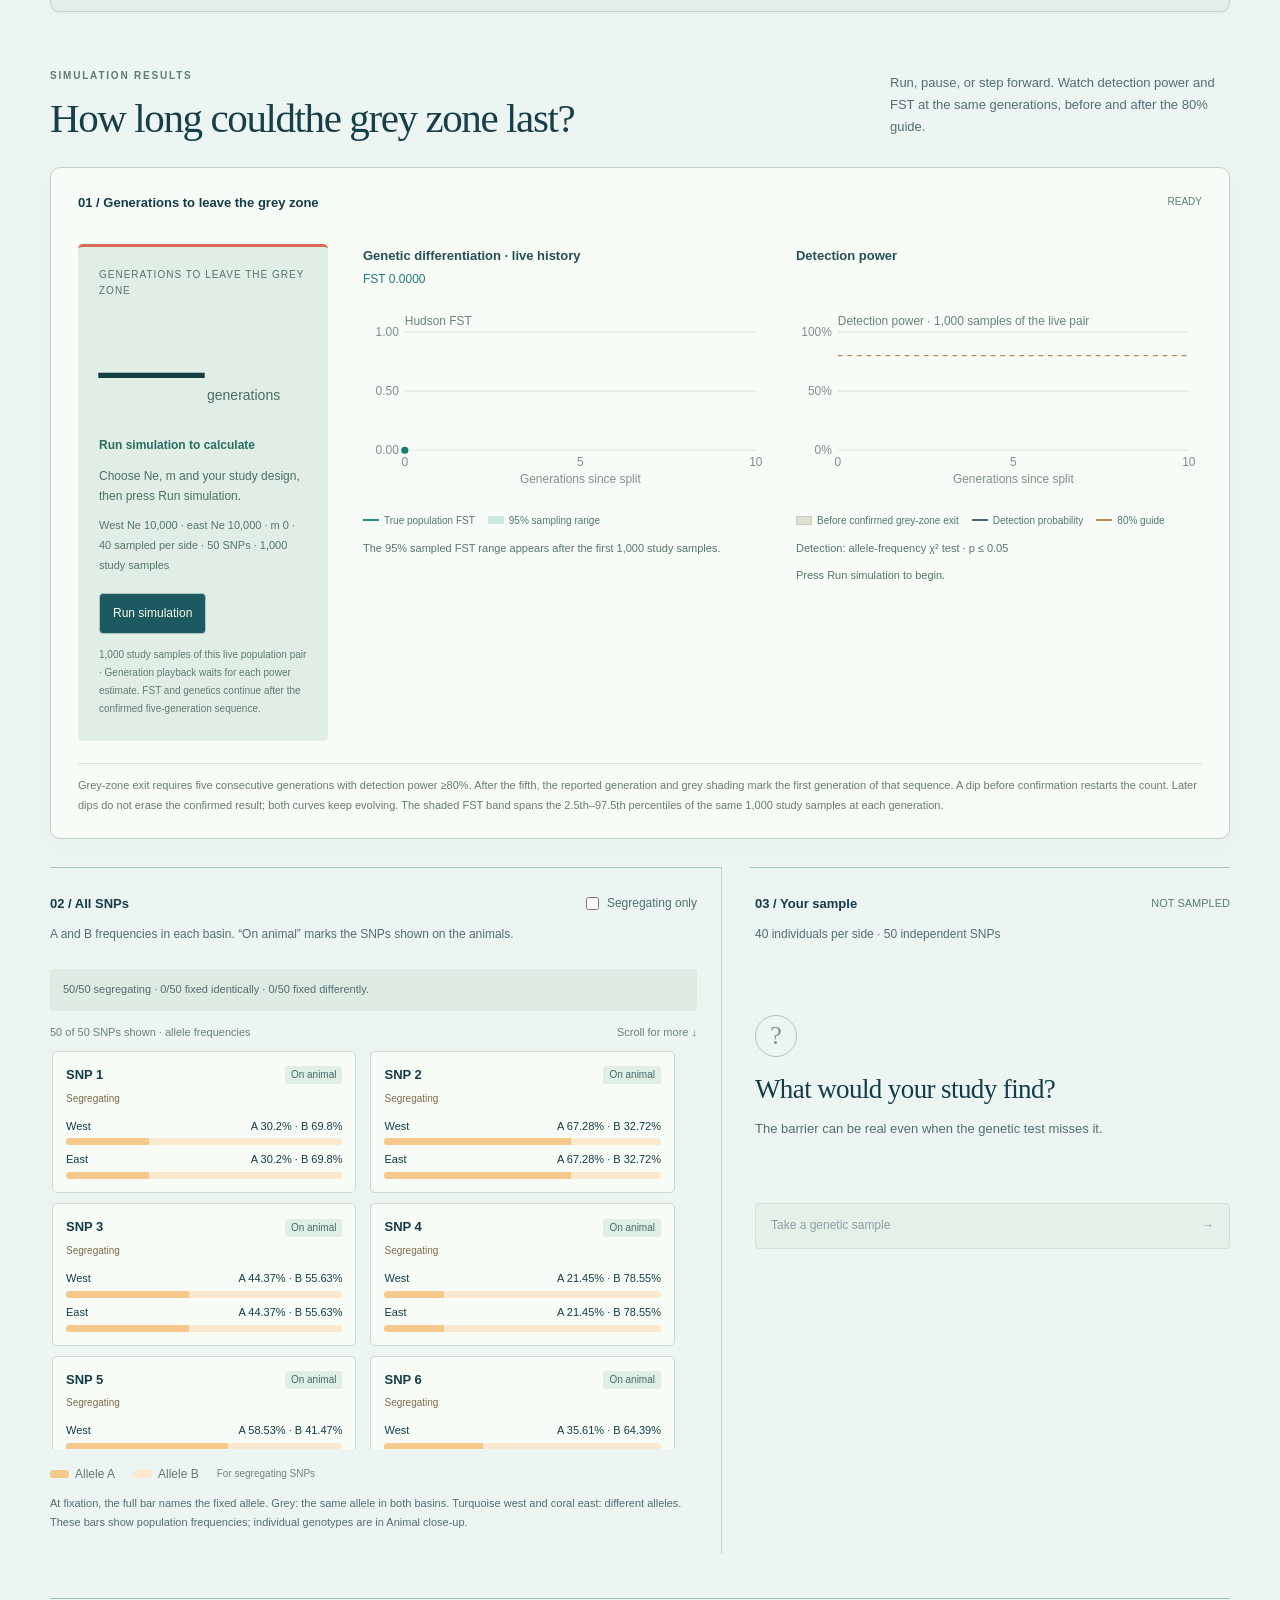
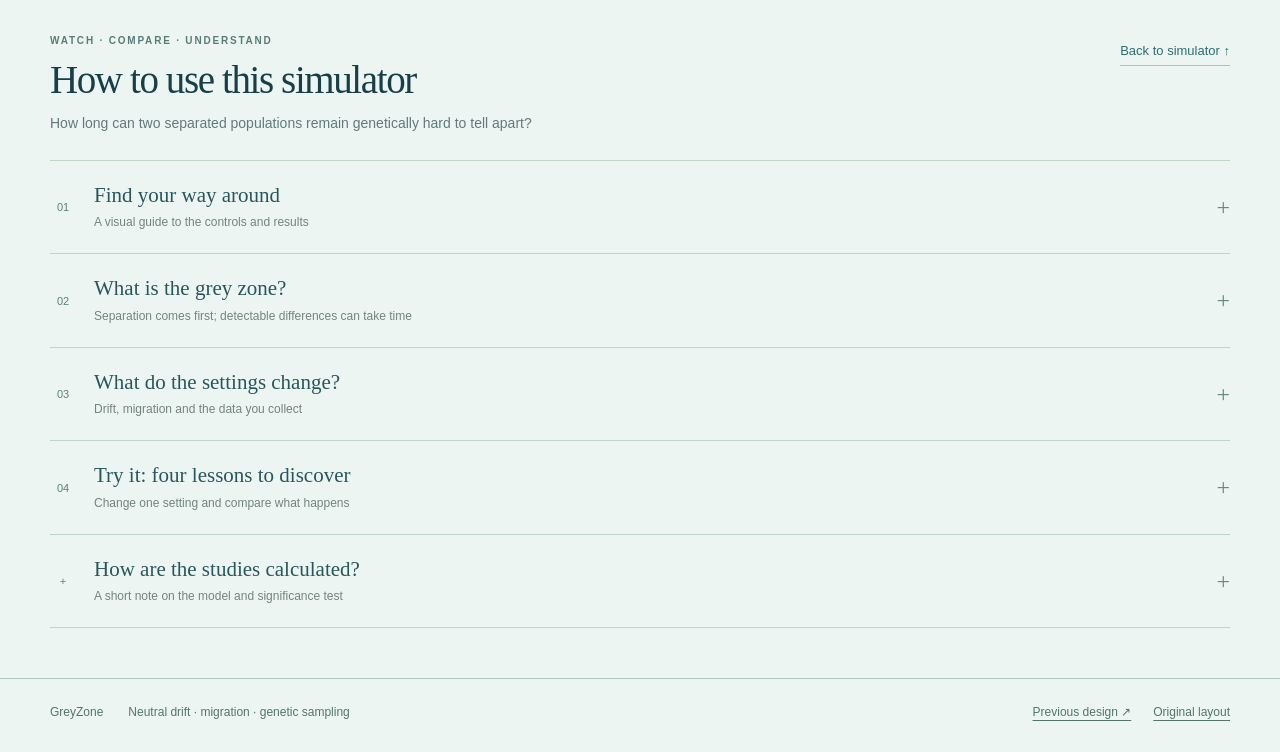
==== commit 9a132a58: "Keep fin whales fully visible at the surface throughout swimming" ====
--- a/animation/index.html
+++ b/animation/index.html
@@ -1,5 +1,5 @@
 <!doctype html>
-<html lang="en"><head><meta charset="utf-8"><meta name="viewport" content="width=device-width,initial-scale=1"><title>GreyZone | The grey zone of differentiation simulator</title><meta name="description" content="Explore genetic differentiation after a population split, with neutral drift, migration and repeated genetic sampling."><link rel="stylesheet" href="styles.css?v=atlas-25"><link id="observatory-style" rel="stylesheet" href="observatory.css?v=observatory-24"><link id="atlas-style" rel="stylesheet" href="atlas.css?v=atlas-25"><script>var design=new URLSearchParams(location.search).get("design");document.getElementById("observatory-style").disabled=design!=="observatory";document.getElementById("atlas-style").disabled=design==="classic"||design==="observatory";</script><script src="experiment-settings.js?v=whale-motion-28" defer></script><script src="model.js?v=first-snps-18" defer></script><script src="population-display.js?v=whale-motion-28" defer></script><script src="shark-character.js?v=first-snps-18" defer></script><script src="fish-character.js?v=first-snps-18" defer></script><script src="cetacean-character.js?v=whale-motion-28" defer></script><script src="marine-life.js?v=whale-motion-28" defer></script><script src="animal-cache.js?v=whale-motion-28" defer></script><script src="island-scene.js?v=first-snps-18" defer></script><script src="swim-motion.js?v=first-snps-18" defer></script><script src="ocean-scene.js?v=whale-motion-28" defer></script><script src="power-result.js?v=first-snps-18" defer></script><script src="app.js?v=whale-motion-28" defer></script></head>
+<html lang="en"><head><meta charset="utf-8"><meta name="viewport" content="width=device-width,initial-scale=1"><title>GreyZone | The grey zone of differentiation simulator</title><meta name="description" content="Explore genetic differentiation after a population split, with neutral drift, migration and repeated genetic sampling."><link rel="stylesheet" href="styles.css?v=atlas-25"><link id="observatory-style" rel="stylesheet" href="observatory.css?v=observatory-24"><link id="atlas-style" rel="stylesheet" href="atlas.css?v=atlas-25"><script>var design=new URLSearchParams(location.search).get("design");document.getElementById("observatory-style").disabled=design!=="observatory";document.getElementById("atlas-style").disabled=design==="classic"||design==="observatory";</script><script src="experiment-settings.js?v=surface-whales-29" defer></script><script src="model.js?v=first-snps-18" defer></script><script src="population-display.js?v=surface-whales-29" defer></script><script src="shark-character.js?v=first-snps-18" defer></script><script src="fish-character.js?v=first-snps-18" defer></script><script src="cetacean-character.js?v=surface-whales-29" defer></script><script src="marine-life.js?v=surface-whales-29" defer></script><script src="animal-cache.js?v=surface-whales-29" defer></script><script src="island-scene.js?v=first-snps-18" defer></script><script src="swim-motion.js?v=first-snps-18" defer></script><script src="ocean-scene.js?v=surface-whales-29" defer></script><script src="power-result.js?v=first-snps-18" defer></script><script src="app.js?v=surface-whales-29" defer></script></head>
 <body><header><a class="brand" href="#" aria-label="GreyZone">Grey<span>Zone</span></a><nav aria-label="Simulator navigation"><a class="nav-settings" href="#settings">Settings</a><a class="nav-results" href="#detection-result">Results</a><a class="guide-link" href="#how-to">How to use ↓</a></nav></header>
 <main><section class="sim-intro" id="simulator"><h1><span class="title-main">The grey zone</span> <span class="title-rest">of differentiation simulator</span></h1><p>Explore the delay between demographic separation and detectable genetic differentiation.</p></section>
 <div class="experiment"><section class="world"><div class="world-head"><div><span class="live-dot"></span><span id="phase">One connected population.</span></div><span class="generation">GENERATION <strong id="generation">0</strong></span></div><div class="playbar"><button id="split" class="primary">Run simulation <span>↗</span></button><button id="play" disabled>Play</button><button id="step" disabled>+1 generation</button><button id="reset" class="quiet">↺ Reset</button><label class="speed-label">Generations <select id="speed" aria-label="Generation playback speed"><option value="1.5">Slow · up to 1.5 gen/s</option><option value="6" selected>Normal · up to 6 gen/s</option><option value="25">Fast · up to 25 gen/s</option></select></label></div><div class="sea"><canvas id="scene" role="img" aria-label="An ocean seen from above, with grey sharks swimming freely. A sandy landmass can rise to separate the sea, with a coconut palm on it."></canvas><div class="pop-label left"><span>WESTERN SEA</span><strong id="n1">10,000</strong><small>breeding individuals</small><small id="shown-west"></small></div><div class="pop-label right"><span>EASTERN SEA</span><strong id="n2">10,000</strong><small>breeding individuals</small><small id="shown-east"></small></div><div id="barrier-label" class="barrier-label" hidden>THE DIVIDE</div><div id="channel-label" class="channel-label" hidden>channel open</div><div class="ocean-compass" aria-hidden="true"><span>N</span><i></i></div><div class="sea-caption"><div class="ocean-tools"><label class="travel-control">Animal <select id="shark-design" aria-label="Animal species"><option value="hammer" selected>Hammerhead</option><option value="classic">Classic shark</option><option value="turtle">Sea turtle</option><option value="surgeon">Blue tang</option><option value="tuna">Tuna</option><option value="orca">Orca</option><option value="whale">Fin whale</option><option value="porpoise">Harbour porpoise</option><option value="seal">Harbour seal</option></select></label><label class="travel-control">Travel speed <select id="travel-speed" aria-label="Animal travel speed"><option value="0.6">Relaxed</option><option value="0.95" selected>Normal</option><option value="1.6">Fast</option></select></label><button id="meet-shark" type="button" class="meet-shark" aria-pressed="false">Animal close-up</button><label class="marker-toggle"><input type="checkbox" id="show-markers"> Show SNPs</label></div></div></div><div class="detection-summary"><div><span class="duration-label">GENERATIONS TO LEAVE THE GREY ZONE</span><strong id="power-scene-time">Not calculated</strong></div><a href="#detection-result">Follow detection & FST ↓</a></div><p id="display-scale" class="scene-footnote"></p><div class="snp-colour-legend"><span><i class="snp-swatch variable"></i> Still segregating</span><span><i class="snp-swatch shared"></i> Fixed identically</span><span><i class="snp-swatch opposite"></i> Fixed differently</span></div><p class="scene-footnote">One animal per individual up to 200; larger populations use a compressed headcount. Single crossings become more frequent with m, with at most three animals in transit. Travel speed sets swimming speed. Click an animal for its genotypes.</p><p id="story" class="story" aria-live="polite">Choose Ne, m and your study design. Run simulation starts a fresh random split history and live power estimate.</p></section>
@@ -10,9 +10,9 @@
 <details class="guide-step"><summary><span class="guide-number" aria-hidden="true">01</span><span><strong>Find your way around</strong><small>A visual guide to the controls and results</small></span></summary>
 <div class="guide-body">
 <p>Choose your settings, then press <strong>Run simulation</strong>. Land separates the population into two basins. Watch generations pass and see when genetic sampling can reliably tell the populations apart.</p>
-<div class="guide-walkthrough"><figure class="guide-screen"><a href="assets/tutorial/settings.jpg?v=whale-motion-28" target="_blank" rel="noopener" aria-label="Enlarge the settings screenshot"><img src="assets/tutorial/settings.jpg?v=whale-motion-28" width="1348" height="926" loading="lazy" alt="Population and sampling settings in the dock underneath the ocean."><span class="guide-pin" style="left:6%;top:13%" aria-hidden="true">1</span></a><figcaption>Population and study settings · click to enlarge</figcaption></figure><ol class="guide-callouts"><li><strong>Set the scenario and your study.</strong> The dock below the ocean contains population size, split ratio, migration, sampled individuals and SNP count. The Settings link at the top takes you straight there. Save &amp; reproduce contains the seed and settings files.</li></ol></div>
-<div class="guide-walkthrough"><figure class="guide-screen"><a href="assets/tutorial/interface.jpg?v=whale-motion-28" target="_blank" rel="noopener" aria-label="Enlarge the ocean and playback screenshot"><img src="assets/tutorial/interface.jpg?v=whale-motion-28" width="1348" height="926" loading="lazy" alt="The ocean at generation 44, with playback controls above it and the grey-zone result beneath it."><span class="guide-pin" style="left:92%;top:7%" aria-hidden="true">2</span><span class="guide-pin" style="left:6%;top:14%" aria-hidden="true">3</span></a><figcaption>Ocean and playback · click to enlarge</figcaption></figure><ol class="guide-callouts" start="2"><li><strong>Follow the generations.</strong> The counter is time since the split. Basin labels show Ne on each side. The demographic state appears above the ocean.</li><li><strong>Run, pause, inspect.</strong> Pause freezes the simulation. <strong>+1 generation</strong> advances once and stays paused. Changing a population or sampling setting resets the run; <strong>Run again</strong> starts another random history unless <strong>Reuse this seed</strong> is selected.</li></ol></div>
-<div class="guide-walkthrough"><figure class="guide-screen"><a href="assets/tutorial/results.jpg?v=whale-motion-28" target="_blank" rel="noopener" aria-label="Enlarge the results screenshot"><img src="assets/tutorial/results.jpg?v=whale-motion-28" width="1348" height="926" loading="lazy" alt="Results from one example run, showing the detected grey-zone duration, population FST with sampling range, and detection power crossing the 80 percent guide."><span class="guide-pin" style="left:8%;top:26%" aria-hidden="true">4</span><span class="guide-pin" style="left:27%;top:15%" aria-hidden="true">5</span><span class="guide-pin" style="left:62%;top:15%" aria-hidden="true">6</span></a><figcaption>Results from one example run · your result will vary</figcaption></figure>
+<div class="guide-walkthrough"><figure class="guide-screen"><a href="assets/tutorial/settings.jpg?v=surface-whales-29" target="_blank" rel="noopener" aria-label="Enlarge the settings screenshot"><img src="assets/tutorial/settings.jpg?v=surface-whales-29" width="1348" height="926" loading="lazy" alt="Population and sampling settings in the dock underneath the ocean."><span class="guide-pin" style="left:6%;top:13%" aria-hidden="true">1</span></a><figcaption>Population and study settings · click to enlarge</figcaption></figure><ol class="guide-callouts"><li><strong>Set the scenario and your study.</strong> The dock below the ocean contains population size, split ratio, migration, sampled individuals and SNP count. The Settings link at the top takes you straight there. Save &amp; reproduce contains the seed and settings files.</li></ol></div>
+<div class="guide-walkthrough"><figure class="guide-screen"><a href="assets/tutorial/interface.jpg?v=surface-whales-29" target="_blank" rel="noopener" aria-label="Enlarge the ocean and playback screenshot"><img src="assets/tutorial/interface.jpg?v=surface-whales-29" width="1348" height="926" loading="lazy" alt="The ocean at generation 44, with playback controls above it and the grey-zone result beneath it."><span class="guide-pin" style="left:92%;top:7%" aria-hidden="true">2</span><span class="guide-pin" style="left:6%;top:14%" aria-hidden="true">3</span></a><figcaption>Ocean and playback · click to enlarge</figcaption></figure><ol class="guide-callouts" start="2"><li><strong>Follow the generations.</strong> The counter is time since the split. Basin labels show Ne on each side. The demographic state appears above the ocean.</li><li><strong>Run, pause, inspect.</strong> Pause freezes the simulation. <strong>+1 generation</strong> advances once and stays paused. Changing a population or sampling setting resets the run; <strong>Run again</strong> starts another random history unless <strong>Reuse this seed</strong> is selected.</li></ol></div>
+<div class="guide-walkthrough"><figure class="guide-screen"><a href="assets/tutorial/results.jpg?v=surface-whales-29" target="_blank" rel="noopener" aria-label="Enlarge the results screenshot"><img src="assets/tutorial/results.jpg?v=surface-whales-29" width="1348" height="926" loading="lazy" alt="Results from one example run, showing the detected grey-zone duration, population FST with sampling range, and detection power crossing the 80 percent guide."><span class="guide-pin" style="left:8%;top:26%" aria-hidden="true">4</span><span class="guide-pin" style="left:27%;top:15%" aria-hidden="true">5</span><span class="guide-pin" style="left:62%;top:15%" aria-hidden="true">6</span></a><figcaption>Results from one example run · your result will vary</figcaption></figure>
 <ol class="guide-callouts" start="4">
 <li><strong>The number to watch.</strong> Generations needed to leave the grey zone. It appears once power stays at or above 80% for <strong>five consecutive generations</strong>, and reports the first of those five. A brief crossing is not enough. The run continues afterwards.</li>
 <li><strong>How different are they?</strong> The teal line is FST in the full populations. The shaded band contains the middle 95% of sampled FST estimates: wider means a study’s estimate is less precise.</li>
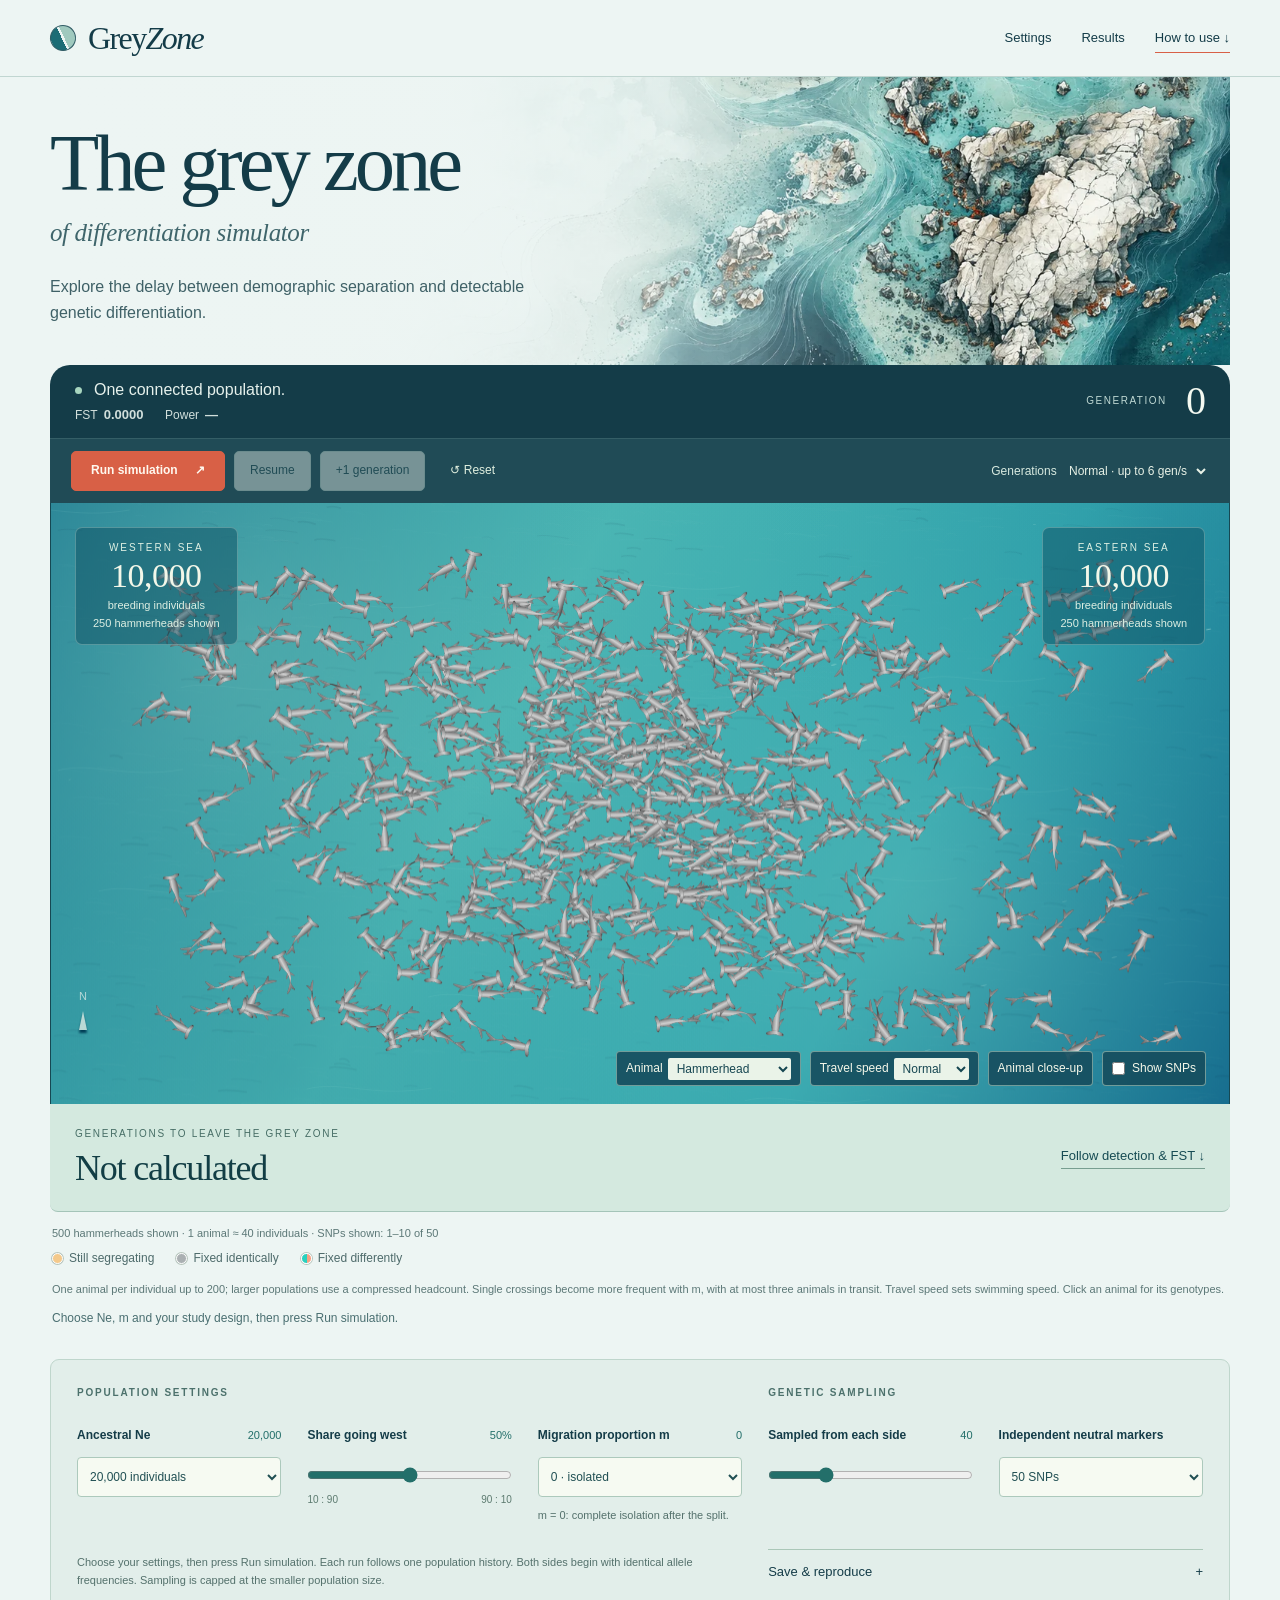
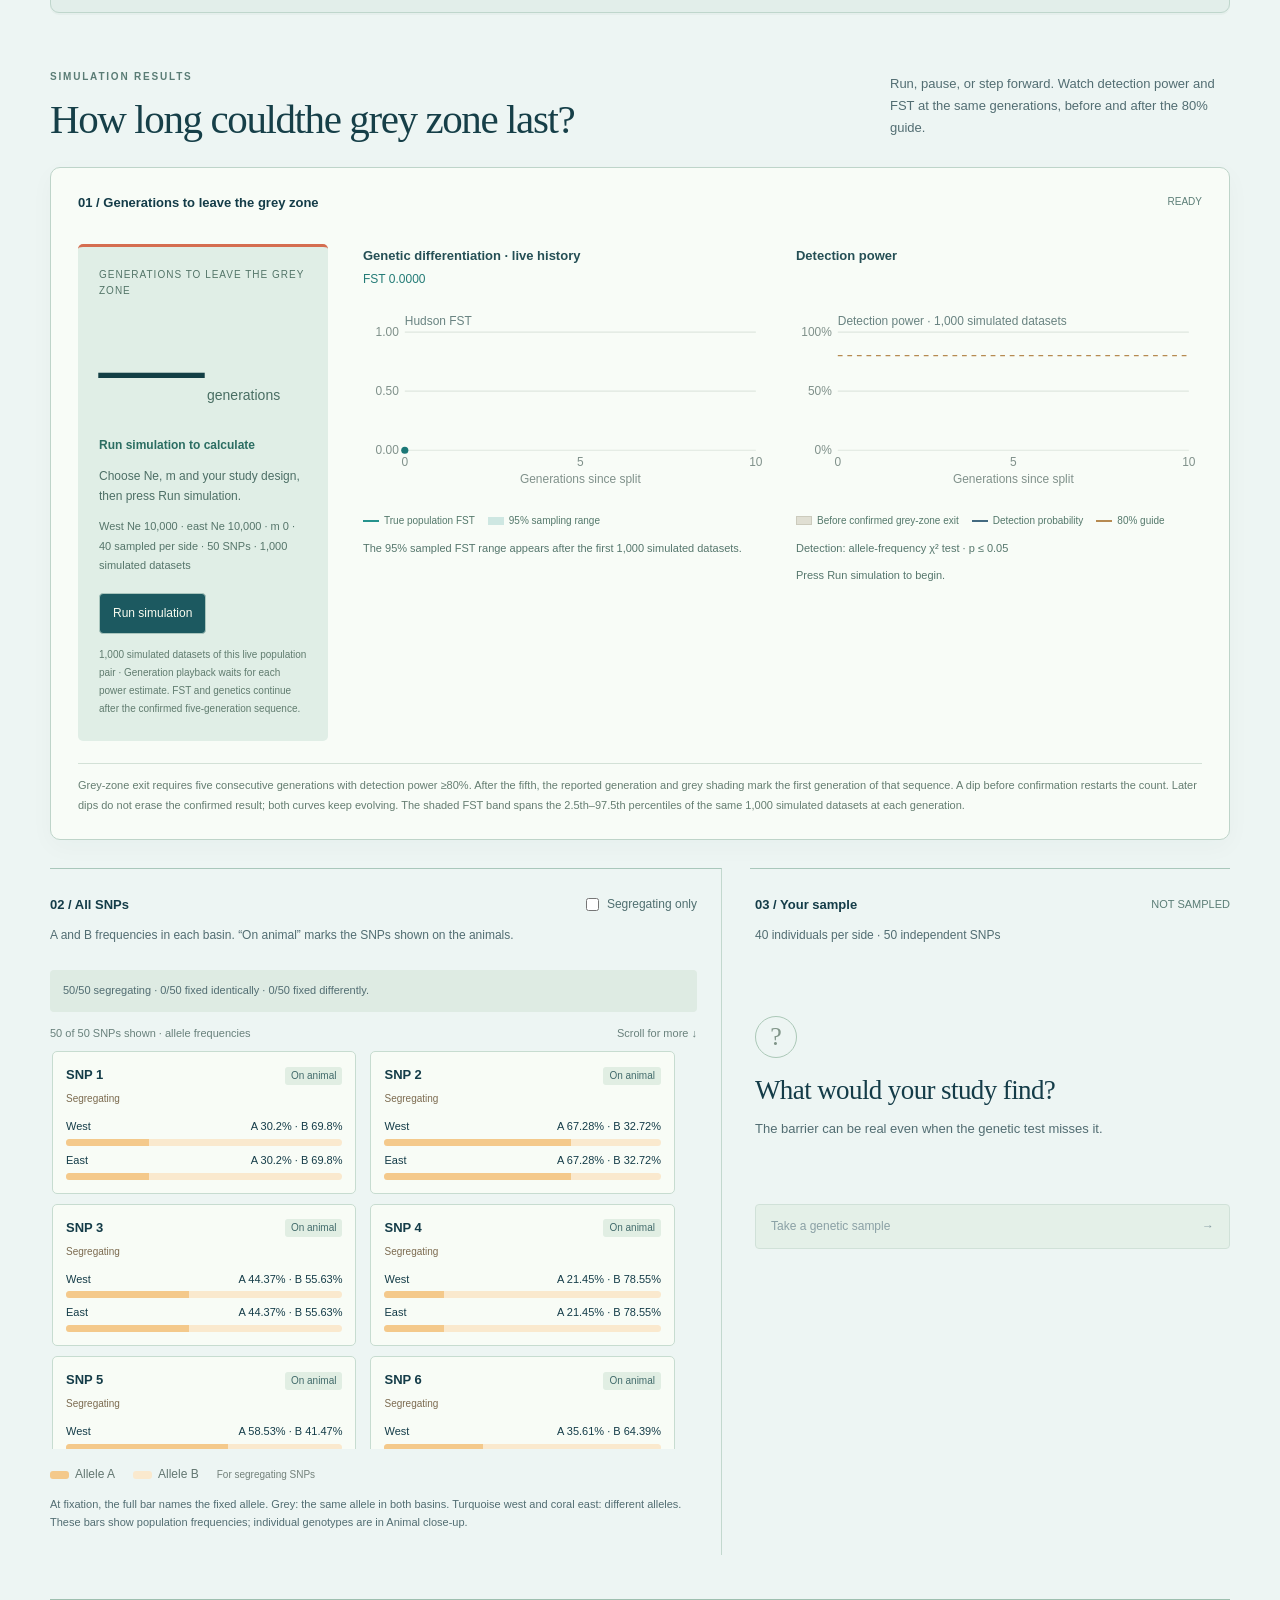
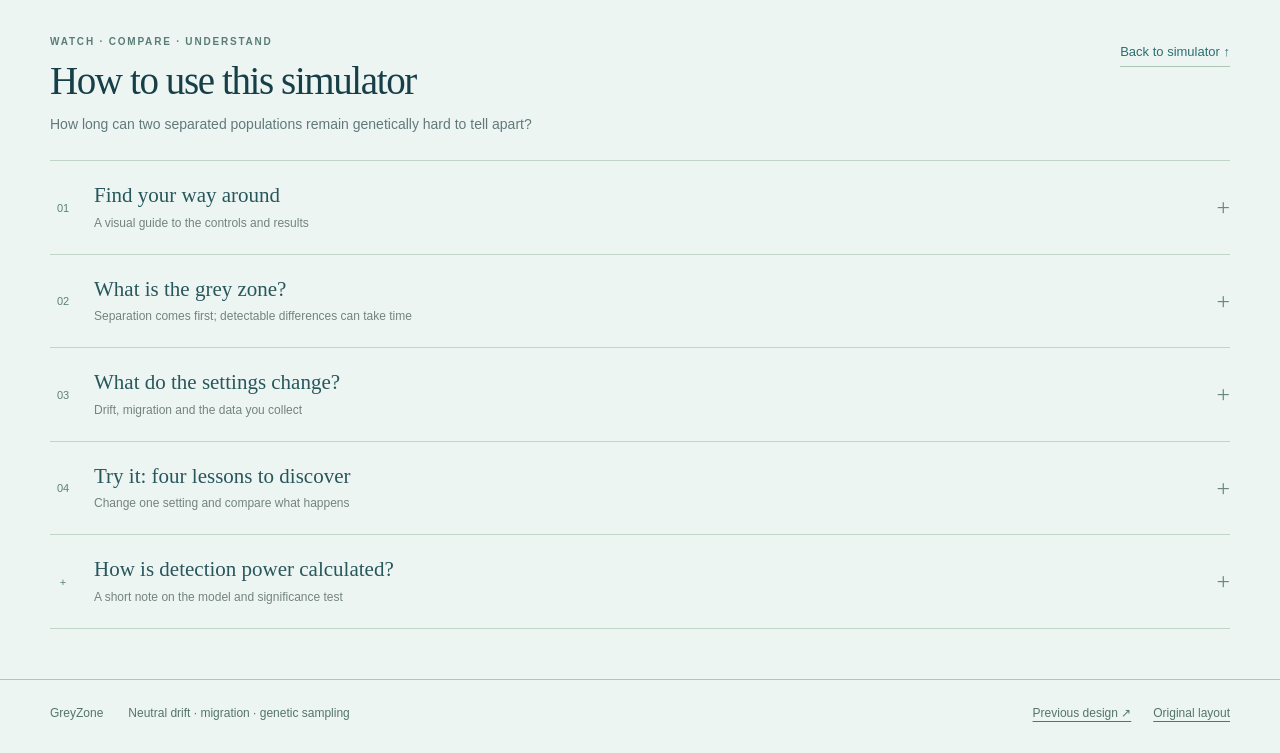
==== commit 6eb9f394: "Add discreet live ocean FST and power values and clarify dataset wording" ====
--- a/animation/index.html
+++ b/animation/index.html
@@ -1,10 +1,10 @@
 <!doctype html>
-<html lang="en"><head><meta charset="utf-8"><meta name="viewport" content="width=device-width,initial-scale=1"><title>GreyZone | The grey zone of differentiation simulator</title><meta name="description" content="Explore genetic differentiation after a population split, with neutral drift, migration and repeated genetic sampling."><link rel="stylesheet" href="styles.css?v=atlas-25"><link id="observatory-style" rel="stylesheet" href="observatory.css?v=observatory-24"><link id="atlas-style" rel="stylesheet" href="atlas.css?v=atlas-25"><script>var design=new URLSearchParams(location.search).get("design");document.getElementById("observatory-style").disabled=design!=="observatory";document.getElementById("atlas-style").disabled=design==="classic"||design==="observatory";</script><script src="experiment-settings.js?v=surface-whales-29" defer></script><script src="model.js?v=first-snps-18" defer></script><script src="population-display.js?v=surface-whales-29" defer></script><script src="shark-character.js?v=first-snps-18" defer></script><script src="fish-character.js?v=first-snps-18" defer></script><script src="cetacean-character.js?v=surface-whales-29" defer></script><script src="marine-life.js?v=surface-whales-29" defer></script><script src="animal-cache.js?v=surface-whales-29" defer></script><script src="island-scene.js?v=first-snps-18" defer></script><script src="swim-motion.js?v=first-snps-18" defer></script><script src="ocean-scene.js?v=surface-whales-29" defer></script><script src="power-result.js?v=first-snps-18" defer></script><script src="app.js?v=surface-whales-29" defer></script></head>
+<html lang="en"><head><meta charset="utf-8"><meta name="viewport" content="width=device-width,initial-scale=1"><title>GreyZone | The grey zone of differentiation simulator</title><meta name="description" content="Explore genetic differentiation after a population split, with neutral drift, migration and repeated genetic sampling."><link rel="stylesheet" href="styles.css?v=live-metrics-30"><link id="observatory-style" rel="stylesheet" href="observatory.css?v=observatory-24"><link id="atlas-style" rel="stylesheet" href="atlas.css?v=atlas-25"><script>var design=new URLSearchParams(location.search).get("design");document.getElementById("observatory-style").disabled=design!=="observatory";document.getElementById("atlas-style").disabled=design==="classic"||design==="observatory";</script><script src="experiment-settings.js?v=surface-whales-29" defer></script><script src="model.js?v=first-snps-18" defer></script><script src="population-display.js?v=surface-whales-29" defer></script><script src="shark-character.js?v=first-snps-18" defer></script><script src="fish-character.js?v=first-snps-18" defer></script><script src="cetacean-character.js?v=surface-whales-29" defer></script><script src="marine-life.js?v=surface-whales-29" defer></script><script src="animal-cache.js?v=surface-whales-29" defer></script><script src="island-scene.js?v=first-snps-18" defer></script><script src="swim-motion.js?v=first-snps-18" defer></script><script src="ocean-scene.js?v=surface-whales-29" defer></script><script src="power-result.js?v=first-snps-18" defer></script><script src="app.js?v=live-metrics-30" defer></script></head>
 <body><header><a class="brand" href="#" aria-label="GreyZone">Grey<span>Zone</span></a><nav aria-label="Simulator navigation"><a class="nav-settings" href="#settings">Settings</a><a class="nav-results" href="#detection-result">Results</a><a class="guide-link" href="#how-to">How to use ↓</a></nav></header>
 <main><section class="sim-intro" id="simulator"><h1><span class="title-main">The grey zone</span> <span class="title-rest">of differentiation simulator</span></h1><p>Explore the delay between demographic separation and detectable genetic differentiation.</p></section>
-<div class="experiment"><section class="world"><div class="world-head"><div><span class="live-dot"></span><span id="phase">One connected population.</span></div><span class="generation">GENERATION <strong id="generation">0</strong></span></div><div class="playbar"><button id="split" class="primary">Run simulation <span>↗</span></button><button id="play" disabled>Play</button><button id="step" disabled>+1 generation</button><button id="reset" class="quiet">↺ Reset</button><label class="speed-label">Generations <select id="speed" aria-label="Generation playback speed"><option value="1.5">Slow · up to 1.5 gen/s</option><option value="6" selected>Normal · up to 6 gen/s</option><option value="25">Fast · up to 25 gen/s</option></select></label></div><div class="sea"><canvas id="scene" role="img" aria-label="An ocean seen from above, with grey sharks swimming freely. A sandy landmass can rise to separate the sea, with a coconut palm on it."></canvas><div class="pop-label left"><span>WESTERN SEA</span><strong id="n1">10,000</strong><small>breeding individuals</small><small id="shown-west"></small></div><div class="pop-label right"><span>EASTERN SEA</span><strong id="n2">10,000</strong><small>breeding individuals</small><small id="shown-east"></small></div><div id="barrier-label" class="barrier-label" hidden>THE DIVIDE</div><div id="channel-label" class="channel-label" hidden>channel open</div><div class="ocean-compass" aria-hidden="true"><span>N</span><i></i></div><div class="sea-caption"><div class="ocean-tools"><label class="travel-control">Animal <select id="shark-design" aria-label="Animal species"><option value="hammer" selected>Hammerhead</option><option value="classic">Classic shark</option><option value="turtle">Sea turtle</option><option value="surgeon">Blue tang</option><option value="tuna">Tuna</option><option value="orca">Orca</option><option value="whale">Fin whale</option><option value="porpoise">Harbour porpoise</option><option value="seal">Harbour seal</option></select></label><label class="travel-control">Travel speed <select id="travel-speed" aria-label="Animal travel speed"><option value="0.6">Relaxed</option><option value="0.95" selected>Normal</option><option value="1.6">Fast</option></select></label><button id="meet-shark" type="button" class="meet-shark" aria-pressed="false">Animal close-up</button><label class="marker-toggle"><input type="checkbox" id="show-markers"> Show SNPs</label></div></div></div><div class="detection-summary"><div><span class="duration-label">GENERATIONS TO LEAVE THE GREY ZONE</span><strong id="power-scene-time">Not calculated</strong></div><a href="#detection-result">Follow detection & FST ↓</a></div><p id="display-scale" class="scene-footnote"></p><div class="snp-colour-legend"><span><i class="snp-swatch variable"></i> Still segregating</span><span><i class="snp-swatch shared"></i> Fixed identically</span><span><i class="snp-swatch opposite"></i> Fixed differently</span></div><p class="scene-footnote">One animal per individual up to 200; larger populations use a compressed headcount. Single crossings become more frequent with m, with at most three animals in transit. Travel speed sets swimming speed. Click an animal for its genotypes.</p><p id="story" class="story" aria-live="polite">Choose Ne, m and your study design. Run simulation starts a fresh random split history and live power estimate.</p></section>
+<div class="experiment"><section class="world"><div class="world-head"><div class="phase-state"><div class="phase-line"><span class="live-dot"></span><span id="phase">One connected population.</span></div><div class="scene-metrics" role="group" aria-label="Live FST and detection power"><span>FST <strong id="scene-fst">0.0000</strong></span><span>Power <strong id="scene-power">—</strong></span></div></div><span class="generation">GENERATION <strong id="generation">0</strong></span></div><div class="playbar"><button id="split" class="primary">Run simulation <span>↗</span></button><button id="play" disabled>Play</button><button id="step" disabled>+1 generation</button><button id="reset" class="quiet">↺ Reset</button><label class="speed-label">Generations <select id="speed" aria-label="Generation playback speed"><option value="1.5">Slow · up to 1.5 gen/s</option><option value="6" selected>Normal · up to 6 gen/s</option><option value="25">Fast · up to 25 gen/s</option></select></label></div><div class="sea"><canvas id="scene" role="img" aria-label="An ocean seen from above, with grey sharks swimming freely. A sandy landmass can rise to separate the sea, with a coconut palm on it."></canvas><div class="pop-label left"><span>WESTERN SEA</span><strong id="n1">10,000</strong><small>breeding individuals</small><small id="shown-west"></small></div><div class="pop-label right"><span>EASTERN SEA</span><strong id="n2">10,000</strong><small>breeding individuals</small><small id="shown-east"></small></div><div id="barrier-label" class="barrier-label" hidden>THE DIVIDE</div><div id="channel-label" class="channel-label" hidden>channel open</div><div class="ocean-compass" aria-hidden="true"><span>N</span><i></i></div><div class="sea-caption"><div class="ocean-tools"><label class="travel-control">Animal <select id="shark-design" aria-label="Animal species"><option value="hammer" selected>Hammerhead</option><option value="classic">Classic shark</option><option value="turtle">Sea turtle</option><option value="surgeon">Blue tang</option><option value="tuna">Tuna</option><option value="orca">Orca</option><option value="whale">Fin whale</option><option value="porpoise">Harbour porpoise</option><option value="seal">Harbour seal</option></select></label><label class="travel-control">Travel speed <select id="travel-speed" aria-label="Animal travel speed"><option value="0.6">Relaxed</option><option value="0.95" selected>Normal</option><option value="1.6">Fast</option></select></label><button id="meet-shark" type="button" class="meet-shark" aria-pressed="false">Animal close-up</button><label class="marker-toggle"><input type="checkbox" id="show-markers"> Show SNPs</label></div></div></div><div class="detection-summary"><div><span class="duration-label">GENERATIONS TO LEAVE THE GREY ZONE</span><strong id="power-scene-time">Not calculated</strong></div><a href="#detection-result">Follow detection & FST ↓</a></div><p id="display-scale" class="scene-footnote"></p><div class="snp-colour-legend"><span><i class="snp-swatch variable"></i> Still segregating</span><span><i class="snp-swatch shared"></i> Fixed identically</span><span><i class="snp-swatch opposite"></i> Fixed differently</span></div><p class="scene-footnote">One animal per individual up to 200; larger populations use a compressed headcount. Single crossings become more frequent with m, with at most three animals in transit. Travel speed sets swimming speed. Click an animal for its genotypes.</p><p id="story" class="story" aria-live="polite">Choose Ne, m and your study design. Run simulation starts a fresh random split history and live power estimate.</p></section>
 <aside class="settings" id="settings" aria-label="Population and study settings"><p class="eyebrow">POPULATION SETTINGS</p><div class="control" data-setting="total"><label for="total">Ancestral Ne <output id="total-out"></output></label><select id="total"><option value="10">10 individuals</option><option value="20">20 individuals</option><option value="50">50 individuals</option><option value="100">100 individuals</option><option value="200">200 individuals</option><option value="500">500 individuals</option><option value="1000">1,000 individuals</option><option value="2000">2,000 individuals</option><option value="5000">5,000 individuals</option><option value="10000">10,000 individuals</option><option value="20000" selected>20,000 individuals</option><option value="50000">50,000 individuals</option><option value="100000">100,000 individuals</option><option value="200000">200,000 individuals</option><option value="500000">500,000 individuals</option></select></div><div class="control" data-setting="ratio"><label for="ratio">Share going west <output id="ratio-out">50%</output></label><input id="ratio" type="range" min="10" max="90" step="10" value="50"><div class="ends"><span>10 : 90</span><span>90 : 10</span></div></div><div class="control" data-setting="migration"><label for="migration">Migration proportion m <output id="migration-out">0</output></label><select id="migration"><option value="0.000000">0 · isolated</option><option value="0.000001">0.000001 · 0.0001%</option><option value="0.000010">0.00001 · 0.001%</option><option value="0.000100">0.0001 · 0.01%</option><option value="0.001000">0.001 · 0.1%</option><option value="0.005000">0.005 · 0.5%</option><option value="0.010000">0.01 · 1%</option><option value="0.050000">0.05 · 5%</option><option value="0.100000">0.1 · 10%</option><option value="0.250000">0.25 · 25%</option><option value="0.500000">0.5 · 50%</option></select><p id="migration-note">Fraction of each population replaced by migrants per generation. 0 ≤ m &lt; 1.</p></div><div class="rule"></div><p class="eyebrow">GENETIC SAMPLING</p><div class="control" data-setting="sample-size"><label for="sample-size">Sampled from each side <output id="sample-out">40</output></label><input id="sample-size" type="range" min="1" max="150" step="1" value="40"></div><div class="control" data-setting="loci"><label for="loci">Independent neutral markers</label><select id="loci"><option value="1">1 SNP</option><option value="5">5 SNPs</option><option value="10">10 SNPs</option><option value="20">20 SNPs</option><option value="50" selected>50 SNPs</option><option value="100">100 SNPs</option><option value="200">200 SNPs</option><option value="500">500 SNPs</option><option value="750">750 SNPs</option><option value="1000">1,000 SNPs</option></select></div><p class="setting-note">Choose your settings, then press Run simulation. Each run follows one population history. Both sides begin with identical allele frequencies. Sampling is capped at the smaller population size.</p><details class="experiment-file" id="experiment-file"><summary>Save &amp; reproduce <span aria-hidden="true">+</span></summary><div class="experiment-file-body"><label for="random-seed">Random seed</label><div class="seed-row"><input id="random-seed" type="text" inputmode="numeric" pattern="[0-9]{1,10}" maxlength="10" aria-describedby="seed-help"><button id="new-seed" type="button">New seed</button></div><label class="seed-lock"><input id="seed-lock" type="checkbox"> Reuse this seed</label><p id="seed-help">The same seed and settings reproduce the population and power curves.</p><div class="file-actions"><button id="save-settings" type="button">Save settings ↓</button><button id="load-settings" type="button">Load settings ↑</button><button id="copy-experiment" type="button">Copy link ↗</button></div><input id="settings-file" type="file" accept=".json,application/json" hidden><p id="settings-message" role="status">Saved settings restart at generation 0.</p><a id="experiment-link" hidden>Open experiment</a></div></details></aside></div>
-<section class="evidence"><div class="section-title"><div><p class="eyebrow">SIMULATION RESULTS</p><h2>How long could<br>the grey zone last?</h2></div><p>Run, pause, or step forward. Watch detection power and FST at the same generations, before and after the 80% guide.</p></div><div class="evidence-grid"><article id="detection-result" class="panel power-panel"><div class="panel-top"><h3>01 / Generations to leave the grey zone</h3><span id="power-progress" class="muted" aria-live="polite">READY</span></div><div class="power-layout"><div class="power-answer"><p class="power-kicker">GENERATIONS TO LEAVE THE GREY ZONE</p><div class="duration-number"><strong id="power-time" class="power-time" aria-live="polite">—</strong><span id="power-unit" class="power-unit">generations</span></div><p id="power-status" class="power-status" aria-live="polite">Run simulation to calculate</p><p id="power-meaning" class="power-meaning">Choose Ne, m and your study design, then press Run simulation.</p><p id="power-design" class="power-design"></p><div class="power-actions"><button id="calculate-power">Run simulation</button></div><p id="power-note" class="power-note">1,000 study samples from the live pair follow the live clock. The curve continues after detection.</p></div><div class="power-figure"><div class="figure-block"><div class="live-fst-heading"><strong>Genetic differentiation · live history</strong><span class="metric" id="fst-value">FST 0.0000</span></div><div id="fst-chart" class="chart" role="img" aria-label="Live-history FST over generations"></div><div class="fst-legend"><span><i class="fst-line-key"></i> True population FST</span><span><i class="fst-range-key"></i> 95% sampling range</span></div><p id="fst-interval" class="fst-interval"></p></div><div class="figure-block"><div class="power-figure-title">Detection power</div><div id="power-chart" class="chart" role="img" aria-label="Estimated probability of detecting differentiation across generations"></div><div class="power-legend"><span><i class="power-key grey"></i> Before confirmed grey-zone exit</span><span><i class="power-key curve"></i> Detection probability</span><span><i class="power-key target"></i> 80% guide</span></div><p class="detection-test">Detection: allele-frequency χ² test · p ≤ 0.05</p><p id="power-now" class="power-now">The live generation waits for 1,000 study samples from the same populations.</p></div></div></div><p class="power-caveat">Grey-zone exit requires five consecutive generations with detection power ≥80%. After the fifth, the reported generation and grey shading mark the first generation of that sequence. A dip before confirmation restarts the count. Later dips do not erase the confirmed result; both curves keep evolving. The shaded FST band spans the 2.5th–97.5th percentiles of the same 1,000 study samples at each generation.</p></article><article class="panel snp-panel" id="snp-panel"><div class="panel-top"><h3 id="snp-panel-title">02 / All SNPs</h3><label class="snp-filter" id="snp-filter-control"><input type="checkbox" id="segregating-only"> Segregating only</label></div><p id="snp-intro">A and B frequencies in each basin. “On animal” marks the SNPs shown on the animals.</p><p id="sorting-status" class="snp-summary" aria-live="polite"></p><div id="snp-state-summary" class="snp-aggregate" role="group" aria-label="Counts of SNP states across all selected markers" hidden><div class="snp-total" id="snp-summary-total"></div><div class="snp-state-count"><i class="state-ball segregating" aria-hidden="true"></i><div><strong id="snp-segregating-count">0</strong><span>Segregating</span><small>Variable within at least one population</small></div></div><div class="snp-state-count"><i class="state-ball opposite" aria-hidden="true"></i><div><strong id="snp-opposite-count">0</strong><span>Fixed differently</span><small>Different alleles fixed on the two sides</small></div></div><div class="snp-state-count"><i class="state-ball shared" aria-hidden="true"></i><div><strong id="snp-shared-count">0</strong><span>Fixed identically</span><small>The same allele fixed on both sides</small></div></div></div><div id="snp-details"><div class="snp-list-heading"><span id="snp-list-count"></span><span>Scroll for more ↓</span></div><div id="snp-frequencies" class="snp-grid" role="region" aria-label="Allele frequencies for all SNPs" tabindex="0"></div><p id="snp-empty" class="snp-empty" hidden>No segregating SNPs at this generation.</p><div class="frequency-key"><span><i class="frequency-swatch allele-a"></i> Allele A</span><span><i class="frequency-swatch allele-b"></i> Allele B</span><span class="frequency-key-note">For segregating SNPs</span></div><p class="snp-help">At fixation, the full bar names the fixed allele. Grey: the same allele in both basins. Turquoise west and coral east: different alleles. These bars show population frequencies; individual genotypes are in Animal close-up.</p></div></article><article class="panel sample-panel"><div class="panel-top"><h3>03 / Your sample</h3><span id="sample-generation" class="muted">NOT SAMPLED</span></div><p id="sample-description">40 individuals per side · 50 independent SNPs</p><div class="sample-result" id="sample-result"><span class="sample-icon">?</span><strong>What would your study find?</strong><p>The barrier can be real even when the genetic test misses it.</p></div><button id="take-sample" class="sample-button" disabled>Take a genetic sample <span>→</span></button><div id="sample-history" class="sample-history" aria-live="polite"></div></article></div></section>
+<section class="evidence"><div class="section-title"><div><p class="eyebrow">SIMULATION RESULTS</p><h2>How long could<br>the grey zone last?</h2></div><p>Run, pause, or step forward. Watch detection power and FST at the same generations, before and after the 80% guide.</p></div><div class="evidence-grid"><article id="detection-result" class="panel power-panel"><div class="panel-top"><h3>01 / Generations to leave the grey zone</h3><span id="power-progress" class="muted" aria-live="polite">READY</span></div><div class="power-layout"><div class="power-answer"><p class="power-kicker">GENERATIONS TO LEAVE THE GREY ZONE</p><div class="duration-number"><strong id="power-time" class="power-time" aria-live="polite">—</strong><span id="power-unit" class="power-unit">generations</span></div><p id="power-status" class="power-status" aria-live="polite">Run simulation to calculate</p><p id="power-meaning" class="power-meaning">Choose Ne, m and your study design, then press Run simulation.</p><p id="power-design" class="power-design"></p><div class="power-actions"><button id="calculate-power">Run simulation</button></div><p id="power-note" class="power-note">1,000 simulated datasets from the live pair follow the live clock. The curve continues after detection.</p></div><div class="power-figure"><div class="figure-block"><div class="live-fst-heading"><strong>Genetic differentiation · live history</strong><span class="metric" id="fst-value">FST 0.0000</span></div><div id="fst-chart" class="chart" role="img" aria-label="Live-history FST over generations"></div><div class="fst-legend"><span><i class="fst-line-key"></i> True population FST</span><span><i class="fst-range-key"></i> 95% sampling range</span></div><p id="fst-interval" class="fst-interval"></p></div><div class="figure-block"><div class="power-figure-title">Detection power</div><div id="power-chart" class="chart" role="img" aria-label="Estimated probability of detecting differentiation across generations"></div><div class="power-legend"><span><i class="power-key grey"></i> Before confirmed grey-zone exit</span><span><i class="power-key curve"></i> Detection probability</span><span><i class="power-key target"></i> 80% guide</span></div><p class="detection-test">Detection: allele-frequency χ² test · p ≤ 0.05</p><p id="power-now" class="power-now">The live generation waits for 1,000 simulated datasets from the same populations.</p></div></div></div><p class="power-caveat">Grey-zone exit requires five consecutive generations with detection power ≥80%. After the fifth, the reported generation and grey shading mark the first generation of that sequence. A dip before confirmation restarts the count. Later dips do not erase the confirmed result; both curves keep evolving. The shaded FST band spans the 2.5th–97.5th percentiles of the same 1,000 simulated datasets at each generation.</p></article><article class="panel snp-panel" id="snp-panel"><div class="panel-top"><h3 id="snp-panel-title">02 / All SNPs</h3><label class="snp-filter" id="snp-filter-control"><input type="checkbox" id="segregating-only"> Segregating only</label></div><p id="snp-intro">A and B frequencies in each basin. “On animal” marks the SNPs shown on the animals.</p><p id="sorting-status" class="snp-summary" aria-live="polite"></p><div id="snp-state-summary" class="snp-aggregate" role="group" aria-label="Counts of SNP states across all selected markers" hidden><div class="snp-total" id="snp-summary-total"></div><div class="snp-state-count"><i class="state-ball segregating" aria-hidden="true"></i><div><strong id="snp-segregating-count">0</strong><span>Segregating</span><small>Variable within at least one population</small></div></div><div class="snp-state-count"><i class="state-ball opposite" aria-hidden="true"></i><div><strong id="snp-opposite-count">0</strong><span>Fixed differently</span><small>Different alleles fixed on the two sides</small></div></div><div class="snp-state-count"><i class="state-ball shared" aria-hidden="true"></i><div><strong id="snp-shared-count">0</strong><span>Fixed identically</span><small>The same allele fixed on both sides</small></div></div></div><div id="snp-details"><div class="snp-list-heading"><span id="snp-list-count"></span><span>Scroll for more ↓</span></div><div id="snp-frequencies" class="snp-grid" role="region" aria-label="Allele frequencies for all SNPs" tabindex="0"></div><p id="snp-empty" class="snp-empty" hidden>No segregating SNPs at this generation.</p><div class="frequency-key"><span><i class="frequency-swatch allele-a"></i> Allele A</span><span><i class="frequency-swatch allele-b"></i> Allele B</span><span class="frequency-key-note">For segregating SNPs</span></div><p class="snp-help">At fixation, the full bar names the fixed allele. Grey: the same allele in both basins. Turquoise west and coral east: different alleles. These bars show population frequencies; individual genotypes are in Animal close-up.</p></div></article><article class="panel sample-panel"><div class="panel-top"><h3>03 / Your sample</h3><span id="sample-generation" class="muted">NOT SAMPLED</span></div><p id="sample-description">40 individuals per side · 50 independent SNPs</p><div class="sample-result" id="sample-result"><span class="sample-icon">?</span><strong>What would your study find?</strong><p>The barrier can be real even when the genetic test misses it.</p></div><button id="take-sample" class="sample-button" disabled>Take a genetic sample <span>→</span></button><div id="sample-history" class="sample-history" aria-live="polite"></div></article></div></section>
 <section class="tutorial" id="how-to" aria-labelledby="tutorial-title">
 <div class="tutorial-heading"><div><p class="eyebrow">WATCH · COMPARE · UNDERSTAND</p><h2 id="tutorial-title">How to use this simulator</h2><p>How long can two separated populations remain genetically hard to tell apart?</p></div><a class="guide-return" href="#simulator">Back to simulator ↑</a></div>
 <details class="guide-step"><summary><span class="guide-number" aria-hidden="true">01</span><span><strong>Find your way around</strong><small>A visual guide to the controls and results</small></span></summary>
@@ -30,13 +30,13 @@
 <p>When migration continues, the populations remain partly connected. Limited exchange can maintain genetic similarity even when their demographic dynamics are largely independent. A small migration fraction alone does not establish demographic independence.</p>
 <dl class="guide-terms">
 <div><dt>FST measures differentiation</dt><dd>Near 0, the gene pools have similar allele frequencies. Higher values mean stronger differentiation. At 1, variation within populations is absent while some SNPs differ between them; other SNPs may be fixed identically.</dd></div>
-<div><dt>Power measures detection</dt><dd>Each generation, 1,000 studies sample the populations using your chosen individuals and SNPs. Power of 80% means about 800 detect a significant difference. It describes repeated studies, not how confident one particular result is.</dd></div>
+<div><dt>Power measures detection</dt><dd>Each generation, 1,000 simulated datasets are drawn using your chosen sample size and SNP count. Power of 80% means about 800 detect a significant difference. It describes repeated sampling, not how confident one particular result is.</dd></div>
 <div><dt>The grey zone is the detection lag</dt><dd>After isolation, populations can be demographically independent while their neutral genetic differences remain difficult to detect. Here we track the wait until the five-generation 80% power criterion is met.</dd></div>
 <div><dt>Small differences can be detectable</dt><dd>There is no universal FST threshold for significance. With enough data, even a small difference can be detected reliably. Differentiation and the ability to detect it are different quantities.</dd></div>
 </dl>
 <h3 class="guide-test-title">How does a study detect differentiation?</h3>
 <p>Each study compares allele counts between the populations using an <strong>approximate Pearson chi-square test</strong>, combining evidence across the independent SNPs. It asks whether the differences are larger than expected from sampling alone if the populations had identical allele frequencies. A study detects a significant difference when <strong>p ≤ 0.05</strong>.</p>
-<p><strong>FST measures the amount of differentiation; the test assesses the evidence for a difference.</strong> Power is the percentage of the 1,000 studies obtaining a significant result.</p>
+<p><strong>FST measures the amount of differentiation; the test assesses the evidence for a difference.</strong> Power is the percentage of the 1,000 simulated datasets obtaining a significant result.</p>
 <p class="guide-takeaway"><strong>A barrier need not produce an immediate genetic signal.</strong> A non-significant result does not prove populations are connected. Conversely, a significant difference alone does not prove demographic independence.</p>
 </div></details>
 <details class="guide-step"><summary><span class="guide-number" aria-hidden="true">03</span><span><strong>What do the settings change?</strong><small>Drift, migration and the data you collect</small></span></summary>
@@ -61,9 +61,9 @@
 <p><strong>Repeat, rather than expect an exact number.</strong> Every run has a new random history. Compare the overall patterns across several runs. For large populations, you can see the lesson before reaching fixation—or even the power target.</p>
 <p class="guide-takeaway"><strong>The question to take away:</strong> given this population size, gene flow and study design, how long could isolation remain genetically hard to detect?</p>
 </div></details>
-<details class="guide-step guide-methods"><summary><span class="guide-number" aria-hidden="true">+</span><span><strong>How are the studies calculated?</strong><small>A short note on the model and significance test</small></span></summary><div class="guide-body">
+<details class="guide-step guide-methods"><summary><span class="guide-number" aria-hidden="true">+</span><span><strong>How is detection power calculated?</strong><small>A short note on the model and significance test</small></span></summary><div class="guide-body">
 <p>The simulator follows one pair of neutral diploid populations with constant sizes, independent biallelic SNPs and no mutation. Migration mixes allele frequencies before random drift each generation.</p>
-<p>Each of the 1,000 studies draws the selected sample size from each basin and uses all selected SNPs. Sampled FST uses Hudson’s estimator; significance uses an approximate Pearson chi-square test of allele counts at p ≤ 0.05. This is not a permutation test of FST. Power is the fraction of significant studies. Sampling noise can give slightly negative FST estimates, and occasional significant results even at the identical starting state. Very small samples and rare alleles can make the approximate test less reliable.</p>
-<p>The FST band spans the 2.5th–97.5th percentiles of those studies. It describes sampling variation around this population history, not the range of possible evolutionary histories.</p>
+<p>Each of the 1,000 simulated datasets contains a fresh genetic sample from each basin, using the selected sample size and all selected SNPs. Sampled FST uses Hudson’s estimator; significance uses an approximate Pearson chi-square test of allele counts at p ≤ 0.05. This is not a permutation test of FST. Power is the fraction of significant simulated datasets. Sampling noise can give slightly negative FST estimates, and occasional significant results even at the identical starting state. Very small samples and rare alleles can make the approximate test less reliable.</p>
+<p>The FST band spans the 2.5th–97.5th percentiles of sampled FST across those datasets. It describes sampling variation around this population history, not the range of possible evolutionary histories.</p>
 </div></details>
 </section></main><footer><span>GreyZone</span><span>Neutral drift · migration · genetic sampling</span><div class="design-links"><a id="design-switch" href="?design=observatory#simulator">Previous design ↗</a><a id="classic-design-link" href="?design=classic#simulator">Original layout</a></div></footer></body></html>
--- a/animation/styles.css
+++ b/animation/styles.css
@@ -77,3 +77,12 @@
 header .brand span{display:inline}.nav-settings:focus-visible,.nav-results:focus-visible{outline:3px solid #c77548;outline-offset:4px}
 
 .guide-callouts[start="2"]{counter-reset:callout 1}
+
+/* Quiet live values underneath the demographic status. */
+.world-head>.phase-state{display:block;min-width:0}
+.phase-line{display:flex;align-items:center}
+.world-head .scene-metrics{display:flex;align-items:baseline;gap:18px;margin-top:3px;font:12px/1.5 var(--font,Arial,sans-serif);color:inherit;opacity:.9;letter-spacing:0}
+.scene-metrics>span{display:inline-flex;align-items:baseline;gap:6px;white-space:nowrap}
+.scene-metrics strong{font:600 13px/1.5 var(--font,Arial,sans-serif);font-variant-numeric:tabular-nums;letter-spacing:0}
+#scene-fst{min-width:6ch}#scene-power{min-width:6ch}
+@media(max-width:720px){.world-head .scene-metrics{font-size:11px;gap:12px}.scene-metrics strong{font-size:12px}.scene-metrics>span{gap:4px}}
